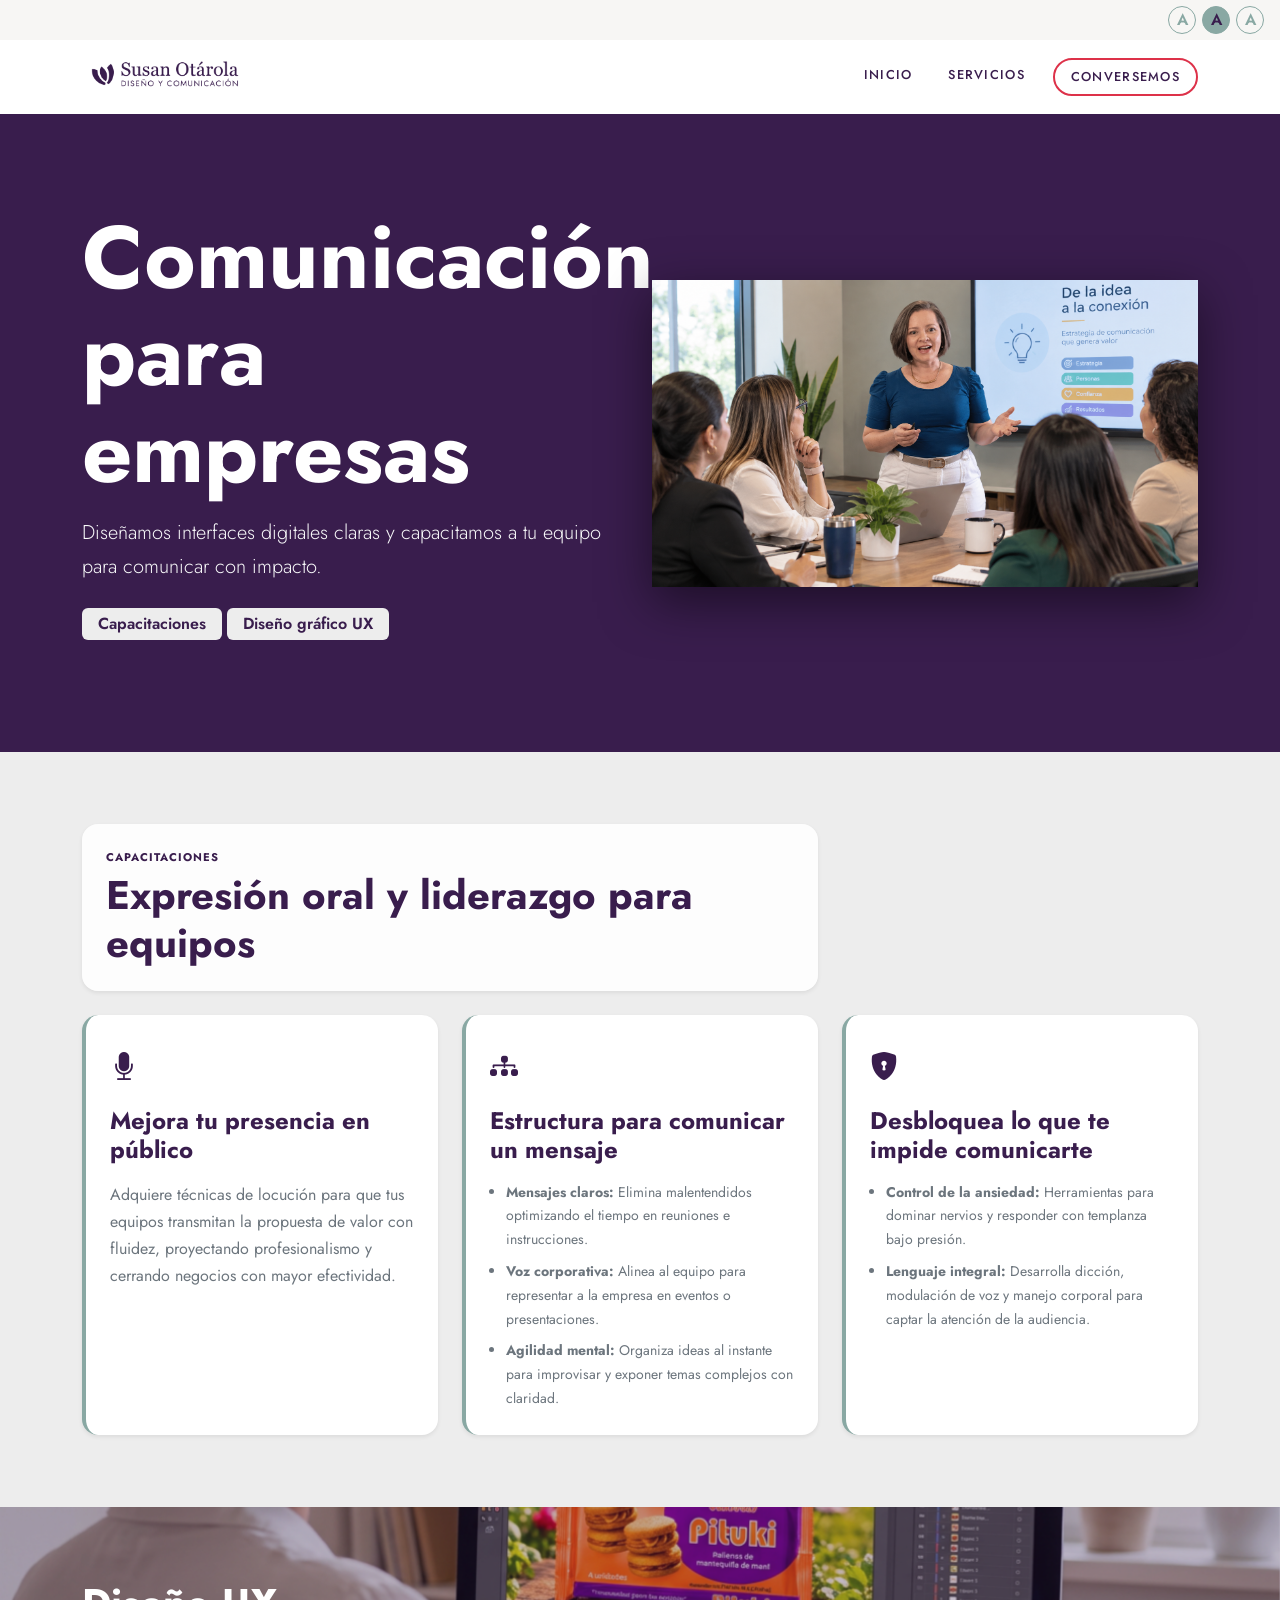
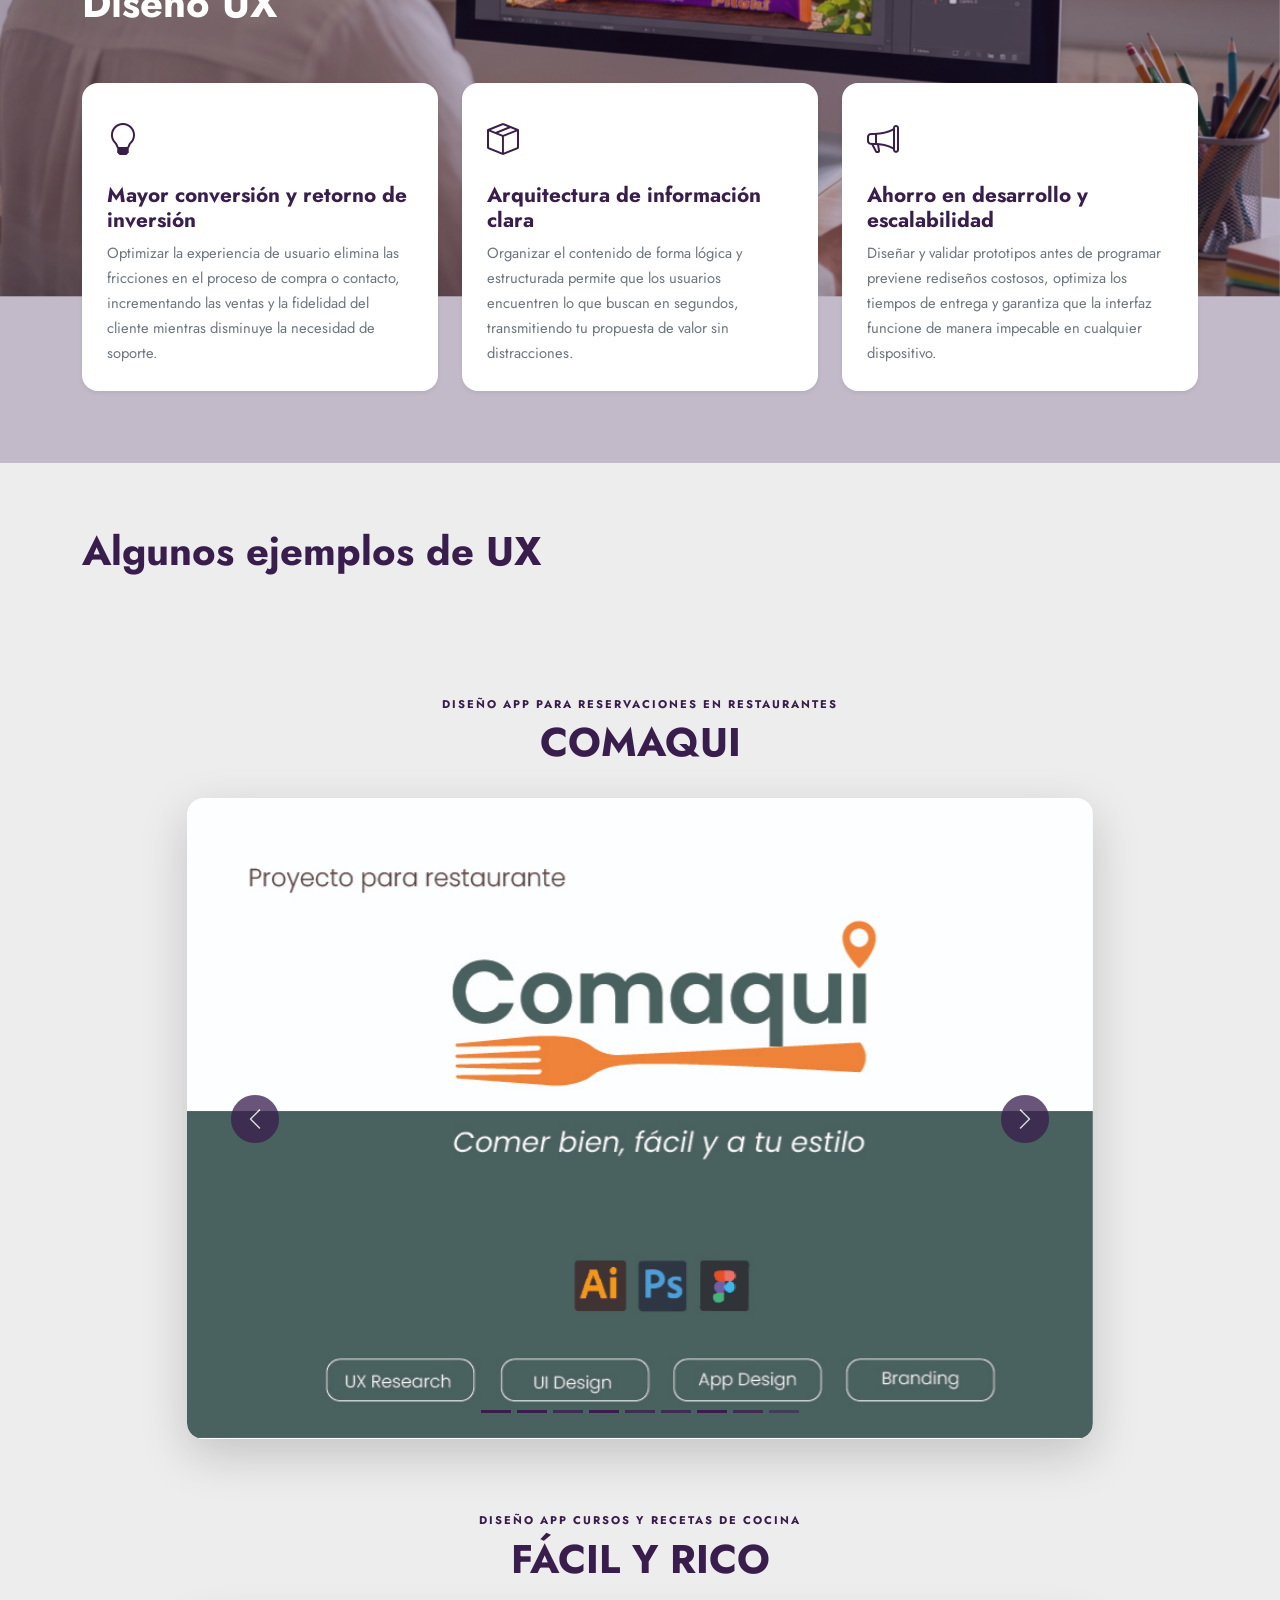
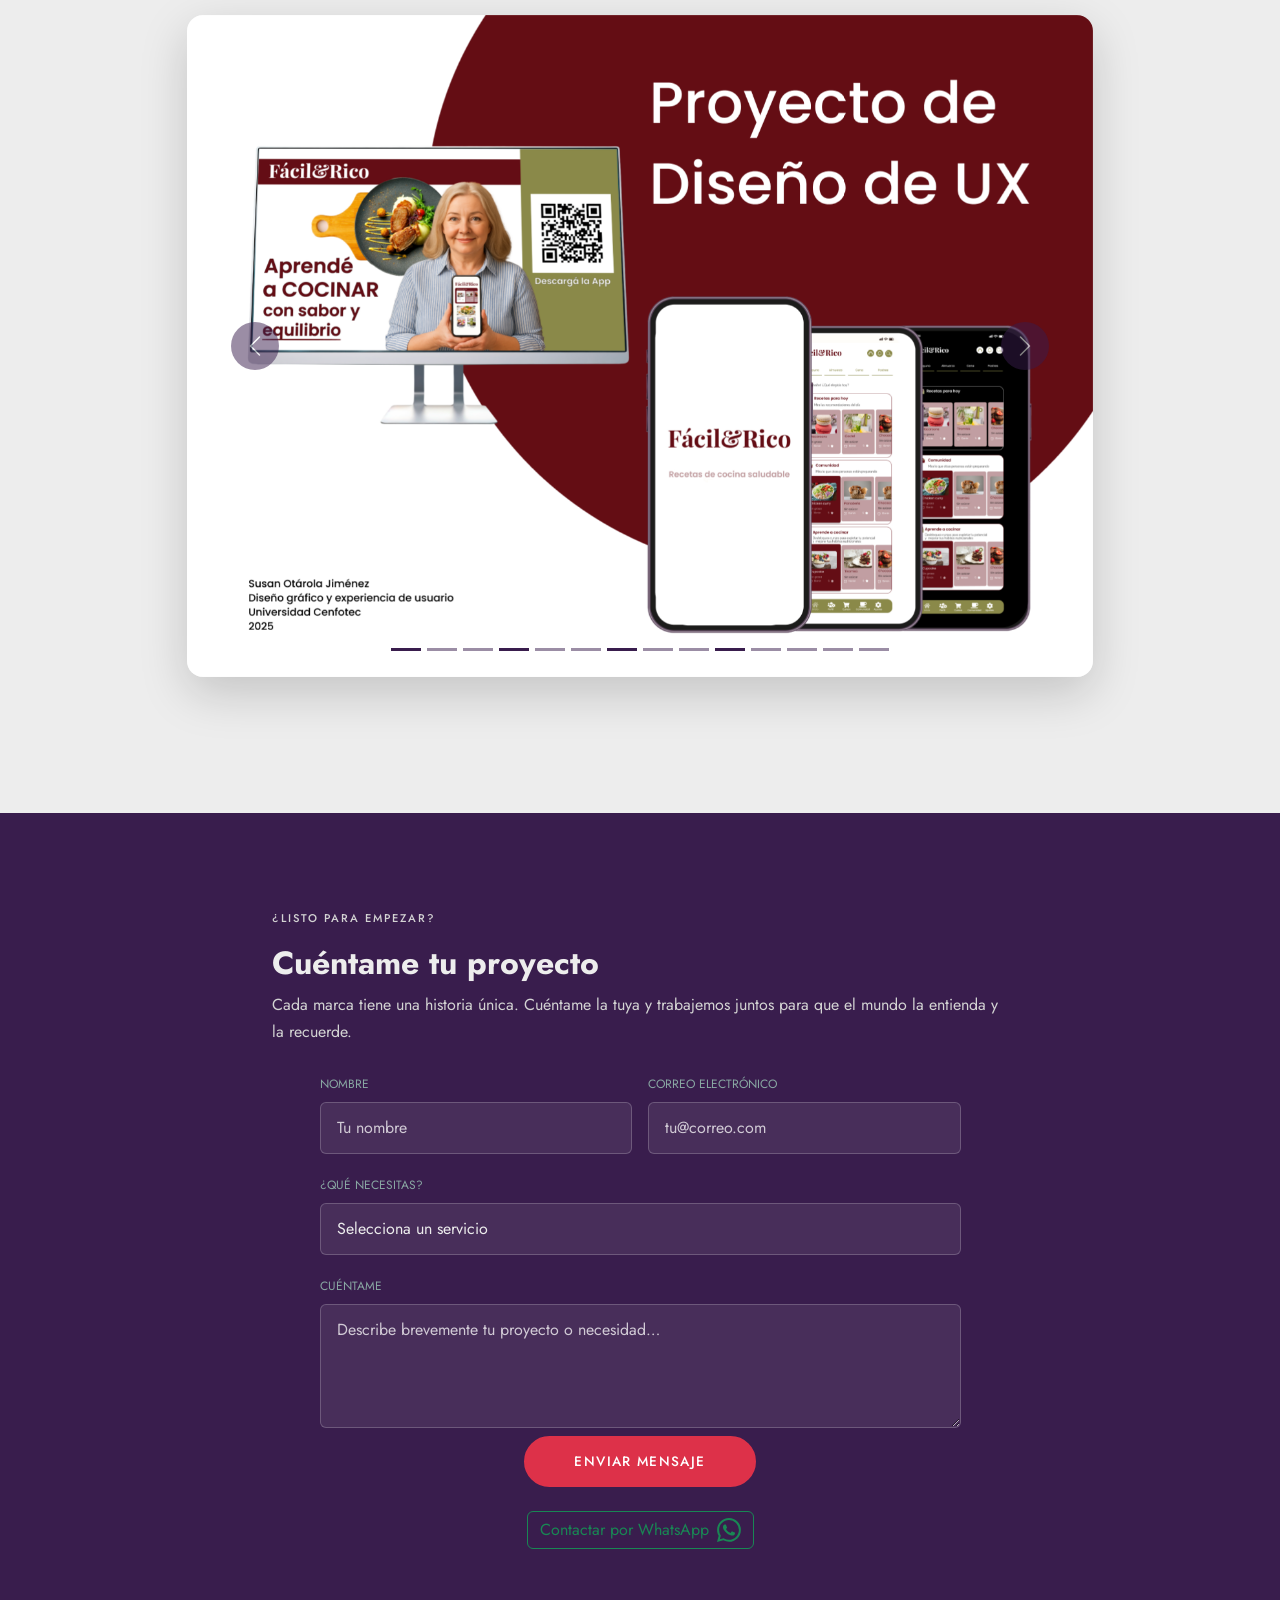
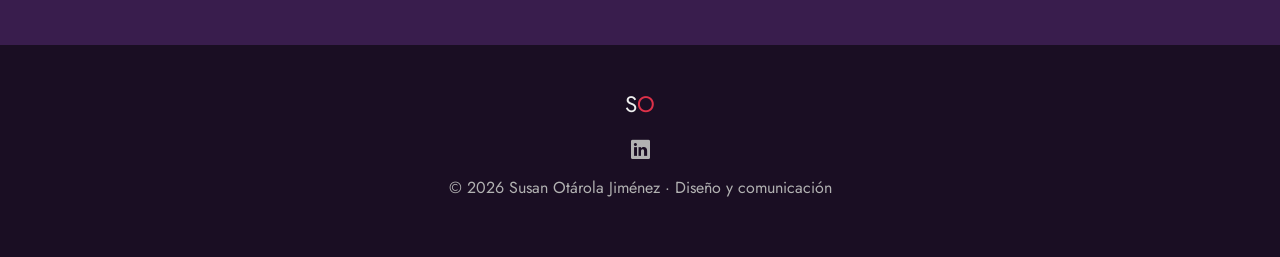
==== empresas.html @ 4151df66 "Update empresas.html" ====
<!DOCTYPE html>
<html lang="es">

<head>
  <meta charset="UTF-8" />
  <meta name="viewport" content="width=device-width, initial-scale=1.0" />
  <title>Empresas — Susan Otárola</title>
  <meta name="description" content="empresas." />

  <!-- Google Fonts -->
  <link rel="preconnect" href="https://fonts.googleapis.com" />
  <link rel="preconnect" href="https://fonts.gstatic.com" crossorigin />
  <link
    href="https://fonts.googleapis.com/css2?family=Cormorant+Garamond:ital,wght@0,300;0,400;0,600;0,700;1,400;1,600&family=Jost:wght@300;400;500;600&display=swap"
    rel="stylesheet" />

  <!-- Bootstrap 5 CSS -->
  <link href="https://cdn.jsdelivr.net/npm/bootstrap@5.3.3/dist/css/bootstrap.min.css" rel="stylesheet" />
  <!-- Bootstrap Icons -->
  <link href="https://cdn.jsdelivr.net/npm/bootstrap-icons@1.11.3/font/bootstrap-icons.css" rel="stylesheet" />

  <!-- CSS personalizado -->
  <link rel="stylesheet" href="style.css" />

  <style>
    /* Estilos de ajuste fino para este proyecto */
    .bg-custom-light {
      background-color: #ededed !important;
    }

    .badge-custom {
      background-color: #ededed !important;
      color: #391d4d !important;
      font-weight: 600;
    }

    /* Regla para homogeneizar la galería de piezas (2 imágenes + 1 video) */
    .media-card-equal {
      height: 380px;
      width: 100%;
      object-fit: cover;
      border-radius: 16px;
      box-shadow: 0 8px 20px rgba(0, 0, 0, 0.06);
    }

    .video-card-equal {
      height: 380px;
      width: 100%;
      border-radius: 16px;
      overflow: hidden;
      box-shadow: 0 8px 20px rgba(0, 0, 0, 0.06);
    }

    .video-card-equal iframe {
      width: 100%;
      height: 100%;
      border: 0;
    }
  </style>
</head>

<body>

  <!-- =============================================
       NAVBAR
  ============================================= -->
  <div class="top-bar">
    <div class="font-size-control" aria-label="Ajustar tamaño de texto">
      <button class="font-btn" data-size="small" aria-label="Tamaño de texto pequeño">A</button>
      <button class="font-btn" data-size="medium" aria-label="Tamaño de texto mediano">A</button>
      <button class="font-btn" data-size="large" aria-label="Tamaño de texto grande">A</button>
    </div>
  </div>
  <nav id="navbar" class="navbar navbar-expand-lg">
    <div class="container">
      <a class="navbar-brand" href="index.html">
        <img src="files/monograma-8.png" alt="Susan Otárola" style="height: 40px;" />
      </a>

      <button class="navbar-toggler" type="button" data-bs-toggle="collapse" data-bs-target="#navMenu"
        aria-controls="navMenu" aria-expanded="false" aria-label="Menú">
        <span class="navbar-toggler-icon"></span>
      </button>
      <div class="collapse navbar-collapse justify-content-end" id="navMenu">
        <ul class="navbar-nav gap-1">
          <li class="nav-item"><a class="nav-link" href="index.html">Inicio</a></li>
          <li class="nav-item"><a class="nav-link" href="index.html#servicios">Servicios</a></li>
          <li class="nav-item ms-lg-2">
            <a class="nav-link btn-so px-3 py-1" href="#contacto">Conversemos</a>
          </li>
        </ul>
      </div>
    </div>
  </nav>

  <!-- =============================================
       HERO — empresas
  ============================================= -->
  <section id="hero-pituki" class="position-relative py-5 style-hero-pituki" style="background-color: #391d4d;">
    <div class="hero-parallax-bg" id="heroBg" style="background-image: url('./galleta/valla.png'); opacity: 0.25;">
    </div>
    <div class="hero-overlay" style="background: #391d4d; opacity: 0.85;"></div>

    <div class="container position-relative text-white py-5" style="z-index: 3;">
      <div class="row align-items-center g-4">
        <!-- Texto principal -->
        <div class="col-lg-6 reveal">

          <h1 class="display-4 fw-bold text-white mb-3">Comunicación para empresas</h1>
          <p class="lead text-light">
            Diseñamos interfaces digitales claras y capacitamos a tu equipo para comunicar con impacto.
          </p>

          <div class="sobre-mi-pillars mt-4">
            <a href="#capacitaciones"
              class="badge badge-custom mb-3 px-3 py-2 fs-6 text-decoration-none">Capacitaciones</a>
            <a href="#diseno-ux" class="badge badge-custom mb-3 px-3 py-2 fs-6 text-decoration-none">Diseño gráfico
              UX</a>
          </div>
        </div>
        <!-- Mockup PNG destacado -->
        <div class="col-lg-6 text-center reveal">
          <img src="./files/reunion.png" alt="reunion de trabajo" class="img-fluid drop-shadow"
            style="max-height: 400px; filter: drop-shadow(0 15px 25px rgba(0,0,0,0.5));" />
        </div>
      </div>
    </div>
  </section>

  <!-- =============================================
       DESCRIPCION DEL SERVICIO PARA EMPRESAS
  ============================================= -->
  <section id="capacitaciones" class="py-5 bg-custom-light">
    <div class="container py-4">

      <!-- Encabezado de Sección -->
      <div class="row mb-4 reveal">
        <div class="col-lg-8">
          <div class="p-3 p-md-4 rounded-4 shadow-sm"
            style="background: rgba(255, 255, 255, 0.88); backdrop-filter: blur(8px); display: inline-block;">
            <p class="tag text-uppercase fw-bold mb-1" style="color: #391d4d; letter-spacing: 1px;">Capacitaciones</p>
            <h2 class="display-6 fw-bold m-0" style="color: #391d4d; text-shadow: 0 1px 2px rgba(255,255,255,0.8);">
              Expresión oral y liderazgo para equipos
            </h2>
          </div>
        </div>
      </div>

      <!-- TARJETAS DE CAPACITACION -->
      <div class="row g-4">

        <!-- Tarjeta 1: Presencia en público -->
        <div class="col-md-6 col-lg-4 reveal">
          <div class="capacitacion-card h-100">
            <div class="p-4 bg-white rounded-4 shadow-sm h-100 border-start border-4"
              style="border-color: #89a8a3 !important;">
              <div class="capacitacion-icon mb-3 fs-3" style="color: #391d4d;">
                <i class="bi bi-mic-fill"></i>
              </div>
              <h3 class="h4 fw-bold mb-3" style="color: #391d4d;">Mejora tu presencia en público</h3>
              <p class="text-secondary leading-relaxed m-0">
                Adquiere técnicas de locución para que tus equipos transmitan la propuesta de valor con fluidez,
                proyectando profesionalismo y cerrando negocios con mayor efectividad.
              </p>
            </div>
          </div>
        </div>

        <!-- Tarjeta 2: Estructura de mensaje -->
        <div class="col-md-6 col-lg-4 reveal">
          <div class="capacitacion-card h-100">
            <div class="p-4 bg-white rounded-4 shadow-sm h-100 border-start border-4"
              style="border-color: #89a8a3 !important;">
              <div class="capacitacion-icon mb-3 fs-3" style="color: #391d4d;">
                <i class="bi bi-diagram-3-fill"></i>
              </div>
              <h3 class="h4 fw-bold mb-3" style="color: #391d4d;">Estructura para comunicar un mensaje</h3>
              <ul class="text-secondary leading-relaxed ps-3 m-0 small">
                <li class="mb-2"><strong>Mensajes claros:</strong> Elimina malentendidos optimizando el tiempo en
                  reuniones e instrucciones.</li>
                <li class="mb-2"><strong>Voz corporativa:</strong> Alinea al equipo para representar a la empresa en
                  eventos o presentaciones.</li>
                <li><strong>Agilidad mental:</strong> Organiza ideas al instante para improvisar y exponer temas
                  complejos con claridad.</li>
              </ul>
            </div>
          </div>
        </div>

        <!-- Tarjeta 3: Desbloqueo y Seguridad -->
        <div class="col-md-6 col-lg-4 reveal">
          <div class="capacitacion-card h-100">
            <div class="p-4 bg-white rounded-4 shadow-sm h-100 border-start border-4"
              style="border-color: #89a8a3 !important;">
              <div class="capacitacion-icon mb-3 fs-3" style="color: #391d4d;">
                <i class="bi bi-shield-lock-fill"></i>
              </div>
              <h3 class="h4 fw-bold mb-3" style="color: #391d4d;">Desbloquea lo que te impide comunicarte</h3>
              <ul class="text-secondary leading-relaxed ps-3 m-0 small">
                <li class="mb-2"><strong>Control de la ansiedad:</strong> Herramientas para dominar nervios y responder
                  con templanza bajo presión.</li>
                <li><strong>Lenguaje integral:</strong> Desarrolla dicción, modulación de voz y manejo corporal para
                  captar la atención de la audiencia.</li>
              </ul>
            </div>
          </div>
        </div>

      </div>

    </div>
  </section>

  <!-- =============================================
       DISEÑO UX 
  ============================================= -->

  <section id="diseno-ux" class="position-relative py-5 text-white overflow-hidden">
    <!-- 1. Fondo Parallax -->
    <div class="servicios-parallax-bg" id="serviciosBg" style="background-image: url('./galleta/fotomodelo.png');">
    </div>


    <!-- 2. Overlay morado difuminado al 30% -->
    <div class="servicios-overlay"
      style="position: absolute; top:0; left:0; width:100%; height:100%; background: rgba(57, 29, 77, 0.30); z-index: 2; pointer-events: none;">
    </div>

    <!-- 3. Contenido (Z-index por encima de la capa) -->
    <div class="container position-relative py-4" style="z-index: 3;">

      <!-- Encabezado -->
      <div class="row mb-5 reveal">
        <div class="col-lg-7">

          <h2 class="display-6 fw-bold text-white">Diseño UX</h2>
        </div>
      </div>

      <!-- Tarjetas de diseño (3 columnas equitativas) -->
      <div class="row g-4">
        <div class="col-md-4 reveal">
          <div class="servicio-card h-100 p-4 rounded-4 shadow-sm bg-white text-dark">
            <div class="servicio-icon fs-2 mb-3" style="color: #391d4d;"><i class="bi bi-lightbulb"></i></div>
            <h3 class="h4 fw-bold mb-2" style="color: #391d4d;">Mayor conversión y retorno de inversión</h3>
            <p class="text-secondary m-0">Optimizar la experiencia de usuario elimina las fricciones en el proceso
              de compra o contacto, incrementando las ventas y la fidelidad del cliente mientras disminuye
              la necesidad de soporte.</p>
          </div>
        </div>

        <div class="col-md-4 reveal">
          <div class="servicio-card h-100 p-4 rounded-4 shadow-sm bg-white text-dark">
            <div class="servicio-icon fs-2 mb-3" style="color: #391d4d;"><i class="bi bi-box-seam"></i></div>
            <h3 class="h4 fw-bold mb-2" style="color: #391d4d;">Arquitectura de información clara</h3>
            <p class="text-secondary m-0">Organizar el contenido de forma lógica y estructurada permite que
              los usuarios encuentren lo que buscan en segundos, transmitiendo tu propuesta de valor sin
              distracciones.</p>
          </div>
        </div>

        <div class="col-md-4 reveal">
          <div class="servicio-card h-100 p-4 rounded-4 shadow-sm bg-white text-dark">
            <div class="servicio-icon fs-2 mb-3" style="color: #391d4d;"><i class="bi bi-megaphone"></i></div>
            <h3 class="h4 fw-bold mb-2" style="color: #391d4d;">Ahorro en desarrollo y escalabilidad</h3>
            <p class="text-secondary m-0">Diseñar y validar prototipos antes de programar previene
              rediseños costosos, optimiza los tiempos de entrega y garantiza que la interfaz funcione
              de manera impecable en cualquier dispositivo.</p>
          </div>
        </div>
      </div>

    </div>
  </section>

  <!-- =============================================
       ALGUNOS EJEMPLOS UX 
  ============================================= -->
  <section class="py-5 bg-custom-light">
    <div class="container py-3">

      <!-- Encabezado -->
      <div class="row mb-5 reveal">
        <div class="col-lg-7">
          <h2 class="display-6 fw-bold m-0" style="color: #391d4d;">
            Algunos ejemplos de UX</h2>
        </div>
      </div>
  
      <section id="proyectos-album" class="py-5">
        <div class="container py-4">

          <!-- PROYECTO 1 COMAQUI-->
          <div class="row mb-5 reveal">
            <div class="col-12 text-center mb-4">
              <p class="tag text-uppercase fw-bold mb-1" style="color: #391d4d;">Diseño App para reservaciones en
                restaurantes</p>
              <h2 class="display-6 fw-bold" style="color: #391d4d;">COMAQUI</h2>
            </div>

            <div class="col-lg-10 mx-auto">
              <!-- Carrusel Proyecto 1 COMAQUI -->
              <div id="carouselProyecto1" class="carousel slide shadow-lg rounded-4 overflow-hidden"
                data-bs-ride="false">

                <!-- Indicadores (puntos/rayitas inferiores) -->
                <div class="carousel-indicators">
                  <button type="button" data-bs-target="#carouselProyecto1" data-bs-slide-to="0" class="active"
                    aria-current="true" aria-label="Tarjeta 1"></button>
                  <button type="button" data-bs-target="#carouselProyecto1" data-bs-slide-to="1"
                    aria-label="Tarjeta 2"></button>
                  <button type="button" data-bs-target="#carouselProyecto1" data-bs-slide-to="2"
                    aria-label="Tarjeta 3"></button>
                      <button type="button" data-bs-target="#carouselProyecto1" data-bs-slide-to="3" class="active"
                    aria-current="true" aria-label="Tarjeta 1"></button>
                  <button type="button" data-bs-target="#carouselProyecto1" data-bs-slide-to="4"
                    aria-label="Tarjeta 2"></button>
                  <button type="button" data-bs-target="#carouselProyecto1" data-bs-slide-to="5"
                    aria-label="Tarjeta 3"></button>
                      <button type="button" data-bs-target="#carouselProyecto1" data-bs-slide-to="6" class="active"
                    aria-current="true" aria-label="Tarjeta 1"></button>
                  <button type="button" data-bs-target="#carouselProyecto1" data-bs-slide-to="7"
                    aria-label="Tarjeta 2"></button>
                  <button type="button" data-bs-target="#carouselProyecto1" data-bs-slide-to="1"
                    aria-label="Tarjeta 3"></button>
                </div>

                <div id="carouselProyecto1" class="carousel slide shadow-lg rounded-4 overflow-hidden"
                  data-bs-ride="false">

                  <!-- Indicadores: DEBEN SER 7 (del 0 al 6) -->
                  <div class="carousel-indicators">
                    <button type="button" data-bs-target="#carouselProyecto1" data-bs-slide-to="0" class="active"
                      aria-current="true" aria-label="Tarjeta 1"></button>
                    <button type="button" data-bs-target="#carouselProyecto1" data-bs-slide-to="1"
                      aria-label="Tarjeta 2"></button>
                    <button type="button" data-bs-target="#carouselProyecto1" data-bs-slide-to="2"
                      aria-label="Tarjeta 3"></button>
                    <button type="button" data-bs-target="#carouselProyecto1" data-bs-slide-to="3"
                      aria-label="Tarjeta 4"></button>
                    <button type="button" data-bs-target="#carouselProyecto1" data-bs-slide-to="4"
                      aria-label="Tarjeta 5"></button>
                    <button type="button" data-bs-target="#carouselProyecto1" data-bs-slide-to="5"
                      aria-label="Tarjeta 6"></button>
                    <button type="button" data-bs-target="#carouselProyecto1" data-bs-slide-to="6"
                      aria-label="Tarjeta 7"></button>
                  </div>

                  <!-- Diapositivas / Tarjetas JPG -->
                  <div class="carousel-inner">
                    <div class="carousel-item active">
                      <img src="./files/comaqui/1 portada-100.jpg" class="d-block w-100" alt="Explicación tarjeta 1">
                    </div>
                    <div class="carousel-item">
                      <img src="./files/comaqui/2 reto-100.jpg" class="d-block w-100" alt="Explicación tarjeta 2">
                    </div>
                    <div class="carousel-item">
                      <img src="./files/comaqui/3 arquetipo-100.jpg" class="d-block w-100" alt="Explicación tarjeta 3">
                    </div>
                    <div class="carousel-item">
                      <img src="./files/comaqui/4 moodboard-100.jpg" class="d-block w-100" alt="Explicación tarjeta 4">
                    </div>
                    <div class="carousel-item">
                      <img src="./files/comaqui/5figma100.jpg" class="d-block w-100" alt="Explicación tarjeta 5">
                    </div>
                    <div class="carousel-item">
                      <img src="./files/comaqui/6 testing-100.jpg" class="d-block w-100" alt="Explicación tarjeta 6">
                    </div>
                    <div class="carousel-item">
                      <img src="./files/comaqui/7 resultado-100.jpg" class="d-block w-100" alt="Explicación tarjeta 7">
                    </div>
                  </div>

                  <!-- Controles de Navegación -->
                  <button class="carousel-control-prev" type="button" data-bs-target="#carouselComaqui"
                    data-bs-slide="prev">
                    <span class="carousel-control-prev-icon" aria-hidden="true"></span>
                    <span class="visually-hidden">Anterior</span>
                  </button>
                  <button class="carousel-control-next" type="button" data-bs-target="#carouselComaqui"
                    data-bs-slide="next">
                    <span class="carousel-control-next-icon" aria-hidden="true"></span>
                    <span class="visually-hidden">Siguiente</span>
                  </button>

                </div>

                <!-- Controles de Navegación (Flechas) -->
                <button class="carousel-control-prev" type="button" data-bs-target="#carouselProyecto1"
                  data-bs-slide="prev">
                  <span class="carousel-control-prev-icon" aria-hidden="true"></span>
                  <span class="visually-hidden">Anterior</span>
                </button>
                <button class="carousel-control-next" type="button" data-bs-target="#carouselProyecto1"
                  data-bs-slide="next">
                  <span class="carousel-control-next-icon" aria-hidden="true"></span>
                  <span class="visually-hidden">Siguiente</span>
                </button>
              </div>
            </div>
          </div>


          <!-- PROYECTO 2 FACIL Y RICO -->
          <div class="row pt-4 reveal">
            <div class="col-12 text-center mb-4">
              <p class="tag text-uppercase fw-bold mb-1" style="color: #391d4d;">Diseño app cursos y recetas de cocina
              </p>
              <h2 class="display-6 fw-bold" style="color: #391d4d;">FÁCIL Y RICO</h2>
            </div>

            <div class="col-lg-10 mx-auto">
              <!-- Carrusel Proyecto 2 -->
              <div id="carouselProyecto2" class="carousel slide shadow-lg rounded-4 overflow-hidden"
                data-bs-ride="false">

                <div class="carousel-indicators">
                  <button type="button" data-bs-target="#carouselProyecto2" data-bs-slide-to="0" class="active"
                    aria-current="true" aria-label="Tarjeta 1"></button>
                  <button type="button" data-bs-target="#carouselProyecto2" data-bs-slide-to="1"
                    aria-label="Tarjeta 2"></button>
                  <button type="button" data-bs-target="#carouselProyecto2" data-bs-slide-to="2"
                    aria-label="Tarjeta 3"></button>
                      <button type="button" data-bs-target="#carouselProyecto2" data-bs-slide-to="3" class="active"
                    aria-current="true" aria-label="Tarjeta 1"></button>
                  <button type="button" data-bs-target="#carouselProyecto2" data-bs-slide-to="4"
                    aria-label="Tarjeta 2"></button>
                  <button type="button" data-bs-target="#carouselProyecto2" data-bs-slide-to="5"
                    aria-label="Tarjeta 3"></button>
                      <button type="button" data-bs-target="#carouselProyecto2" data-bs-slide-to="6" class="active"
                    aria-current="true" aria-label="Tarjeta 1"></button>
                  <button type="button" data-bs-target="#carouselProyecto2" data-bs-slide-to="7"
                    aria-label="Tarjeta 2"></button>
                  <button type="button" data-bs-target="#carouselProyecto2" data-bs-slide-to="8"
                    aria-label="Tarjeta 3"></button>
                      <button type="button" data-bs-target="#carouselProyecto2" data-bs-slide-to="9" class="active"
                    aria-current="true" aria-label="Tarjeta 1"></button>
                  <button type="button" data-bs-target="#carouselProyecto2" data-bs-slide-to="1"
                    aria-label="Tarjeta 2"></button>
                  <button type="button" data-bs-target="#carouselProyecto2" data-bs-slide-to="11"
                    aria-label="Tarjeta 3"></button>
                      <button type="button" data-bs-target="#carouselProyecto2" data-bs-slide-to="12"
                    aria-label="Tarjeta 3"></button>
                       <button type="button" data-bs-target="#carouselProyecto2" data-bs-slide-to="1"
                    aria-label="Tarjeta 3"></button>
                </div>

                <div class="carousel-inner">
                  <div class="carousel-item active">
                    <img src="./files/facil/1 portada Behance.png" class="d-block w-100" alt="Explicación tarjeta 1">
                  </div>
                  <div class="carousel-item">
                    <img src="./files/facil/2 tema.png" class="d-block w-100" alt="Explicación tarjeta 2">
                  </div>
                  <div class="carousel-item">
                    <img src="./files/facil/3concepto.png" class="d-block w-100" alt="Explicación tarjeta 3">
                  </div>
                  <div class="carousel-item">
                    <img src="./files/facil/4 bocetos.png" class="d-block w-100"
                      alt="Explicación tarjeta 4">
                  </div>
                  <div class="carousel-item">
                    <img src="./files/facil/5 UI Kit 6.png" class="d-block w-100"
                      alt="Explicación tarjeta 5">
                  </div>
                  <div class="carousel-item">
                    <img src="./files/facil/6 user persona.png" class="d-block w-100"
                      alt="Explicación tarjeta 6">
                  </div>
                  <div class="carousel-item">
                    <img src="./files/facil/7 pantallas.png" class="d-block w-100"
                      alt="Explicación tarjeta 7">
                  </div>
                  <div class="carousel-item">
                    <img src="./files/facil/8 banner.png" class="d-block w-100" alt="Explicación tarjeta 8">
                  </div>
                  <div class="carousel-item">
                    <img src="./files/facil/9 user testing.png" class="d-block w-100" alt="Explicación tarjeta 9">
                  </div>
                  <div class="carousel-item">
                    <img src="./files/facil/10 ruta de actividades.png" class="d-block w-100"
                      alt="Explicación tarjeta 10">
                  </div>
                  <div class="carousel-item">
                    <img src="./files/facil/11 Fundamentos UX.png" class="d-block w-100" alt="Explicación tarjeta 11">
                  </div>
                  <div class="carousel-item">
                    <img src="./files/facil/12 Herramientas.png" class="d-block w-100" alt="Explicación tarjeta 12">
                  </div>
                </div>

                <button class="carousel-control-prev" type="button" data-bs-target="#carouselProyecto2"
                  data-bs-slide="prev">
                  <span class="carousel-control-prev-icon" aria-hidden="true"></span>
                  <span class="visually-hidden">Anterior</span>
                </button>
                <button class="carousel-control-next" type="button" data-bs-target="#carouselProyecto2"
                  data-bs-slide="next">
                  <span class="carousel-control-next-icon" aria-hidden="true"></span>
                  <span class="visually-hidden">Siguiente</span>
                </button>
              </div>
            </div>
          </div>

        </div>
      </section>


    </div>
  </section>

  <!-- =============================================
       CONTACTO — Parallax CTA
  ============================================= -->
  <section id="contacto">
    <div class="contacto-parallax-bg" id="contactoBg"></div>
    <div class="contacto-overlay"></div>

    <div class="container contacto-content">
      <div class="row justify-content-center">
        <div class="col-lg-8 reveal">
          <p class="tag">¿Listo para empezar?</p>
          <h2>Cuéntame tu proyecto</h2>
          <p>
            Cada marca tiene una historia única. Cuéntame la tuya y
            trabajemos juntos para que el mundo la entienda y la recuerde.
          </p>
        </div>
      </div>

      <!-- Formulario sustituir tu sitio-->
      <div class="row justify-content-center mt-2">
        <div class="col-lg-7 reveal">
          <form class="form-so" action="https://formspree.io/f/meeblqqq" method="POST">
            <input type="hidden" name="_subject" value="Nuevo contacto desde tu web" />
            <!-- Dirección actualizada con tu enlace de GitHub Pages -->
            <input type="hidden" name="_next" value="https://susanotarola.github.io/miweb/#gracias" />

            <div class="row g-3">

              <div class="col-sm-6">
                <label class="form-label" for="nombre">Nombre</label>
                <input type="text" class="form-control" id="nombre" name="nombre" placeholder="Tu nombre" required />
              </div>

              <div class="col-sm-6">
                <label class="form-label" for="email">Correo electrónico</label>
                <input type="email" class="form-control" id="email" name="email" placeholder="tu@correo.com" required />
              </div>

              <div class="col-12">
                <label class="form-label" for="servicio">¿Qué necesitas?</label>
                <select class="form-select" id="servicio" name="servicio">
                  <option value="" disabled selected>Selecciona un servicio</option>
                  <option>Diseño Gráfico UX/UI</option>
                  <option>Diseño de Identidad Visual</option>
                  <option>Locución / Voz Profesional</option>
                  <option>Varios </option>
                  <option>No sé por dónde empezar</option>
                </select>
              </div>

              <div class="col-12">
                <label class="form-label" for="mensaje">Cuéntame</label>
                <textarea class="form-control" id="mensaje" name="mensaje" rows="4"
                  placeholder="Describe brevemente tu proyecto o necesidad…" required></textarea>
              </div>

              <div class="col-12 text-center mt-2">
                <button type="submit" class="btn-so btn-so--filled px-5">
                  Enviar mensaje
                </button>
              </div>

            </div>
          </form>

        </div>
      </div>

      <!-- =============================================
           whatsapp button
      ============================================= -->
      <div class="text-center mt-4">
        <a href="https://api.whatsapp.com/send?phone=50688888888" target="_blank" rel="noopener noreferrer" class="btn btn-outline-success d-inline-flex align-items-center gap-2">
          <span>Contactar por WhatsApp</span>
          <svg xmlns="http://www.w3.org/2000/svg" width="24" height="24" fill="currentColor" viewBox="0 0 16 16">
            <path d="M13.601 2.326A7.854 7.854 0 0 0 7.994 0C3.627 0 .068 3.558.064 7.926c0 1.399.366 2.76 1.057 3.965L0 16l4.204-1.102a7.933 7.933 0 0 0 3.79.965h.004c4.368 0 7.926-3.558 7.93-7.93A7.898 7.898 0 0 0 13.6 2.326zM7.994 14.521a6.573 6.573 0 0 1-3.356-.92l-.24-.144-2.494.654.666-2.433-.156-.251a6.56 6.56 0 0 1-1.007-3.505c0-3.626 2.957-6.584 6.591-6.584a6.56 6.56 0 0 1 4.66 1.931 6.557 6.557 0 0 1 1.928 4.66c-.004 3.639-2.961 6.592-6.592 6.592zm3.615-4.934c-.197-.099-1.17-.578-1.353-.646-.182-.068-.315-.099-.445.099-.133.197-.513.646-.629.776-.117.133-.232.148-.43.05-.197-.099-.834-.308-1.587-.979-.586-.523-.982-1.17-1.097-1.368-.116-.197-.012-.304.086-.402.088-.088.197-.232.296-.348.1-.116.133-.197.197-.33.066-.133.033-.248-.016-.347-.05-.099-.445-1.077-.61-1.47-.16-.386-.324-.334-.445-.34-.116-.006-.248-.007-.38-.007a.728.728 0 0 0-.529.247c-.182.198-.691.676-.691 1.648 0 .973.708 1.913.807 2.046.099.133 1.393 2.128 3.375 2.982.471.203.839.324 1.126.416.474.152.905.131 1.246.08.38-.058 1.17-.478 1.338-.94.168-.463.168-.86.118-.94-.05-.08-.182-.132-.379-.231z" />
          </svg>
        </a>
      </div>

    </div>
  </section>

  <!-- =============================================
       FOOTER
  ============================================= -->
  <footer id="footer">
    <div class="container">
      <div class="footer-brand">S<span>O</span></div>
      <div class="footer-social my-2">
        <a href="https://www.linkedin.com/in/susanotarola" target="_blank" rel="noopener" aria-label="LinkedIn">
          <i class="bi bi-linkedin"></i>
        </a>
      </div>
      <p class="footer-copy">
        © 2026 Susan Otárola Jiménez · Diseño y comunicación
      </p>
    </div>
  </footer>


  <!-- =============================================
       SCRIPTS
  ============================================= -->
  <!-- Bootstrap 5 JS -->
  <script src="https://cdn.jsdelivr.net/npm/bootstrap@5.3.3/dist/js/bootstrap.bundle.min.js"></script>

  <script>
    /* ---- Navbar: se vuelve sólida al hacer scroll ---- */
    const navbar = document.getElementById('navbar');
    window.addEventListener('scroll', () => {
      navbar.classList.toggle('scrolled', window.scrollY > 60);
    });

    /* ---- Parallax suave en capas de fondo ---- */
    const heroBg = document.getElementById('heroBg');
    const serviciosBg = document.getElementById('serviciosBg');
    const contactoBg = document.getElementById('contactoBg');

    function applyParallax(el, factor) {
      if (!el) return;
      const rect = el.parentElement.getBoundingClientRect();
      const center = rect.top + rect.height / 2;
      const offset = (window.innerHeight / 2 - center) * factor;
      el.style.transform = `translateY(${offset}px)`;
    }

    window.addEventListener('scroll', () => {
      applyParallax(heroBg, 0.35);
      applyParallax(serviciosBg, 0.25);
      applyParallax(contactoBg, 0.25);
    }, { passive: true });

    /* ---- Scroll reveal ---- */
    const reveals = document.querySelectorAll('.reveal');
    const observer = new IntersectionObserver((entries) => {
      entries.forEach(e => {
        if (e.isIntersecting) {
          e.target.classList.add('visible');
          observer.unobserve(e.target);
        }
      });
    }, { threshold: 0.12 });

    reveals.forEach(el => observer.observe(el));

    /* ---- Active nav link al hacer scroll ---- */
    const sections = document.querySelectorAll('section[id]');
    const navLinks = document.querySelectorAll('.navbar-nav .nav-link');

    window.addEventListener('scroll', () => {
      let current = '';
      sections.forEach(sec => {
        if (window.scrollY >= sec.offsetTop - 120) current = sec.id;
      });
      navLinks.forEach(link => {
        link.classList.remove('active');
        if (link.getAttribute('href') === `#${current}`) link.classList.add('active');
      });
    }, { passive: true });
  </script>

  <script>
    const fontButtons = document.querySelectorAll('.font-btn');
    const html = document.documentElement;

    const savedSize = localStorage.getItem('fontSize') || 'medium';
    html.classList.add('font-' + savedSize);
    document.querySelector(`.font-btn[data-size="${savedSize}"]`)?.classList.add('active');

    fontButtons.forEach(btn => {
      btn.addEventListener('click', () => {
        const size = btn.dataset.size;

        html.classList.remove('font-small', 'font-medium', 'font-large');
        html.classList.add('font-' + size);

        fontButtons.forEach(b => b.classList.remove('active'));
        btn.classList.add('active');

        localStorage.setItem('fontSize', size);
      });
    });
  </script>

</body>

</html>
---- style.css ----
/* ============================================================
   SUSAN OTÁROLA JIMÉNEZ — Landing Page (Corregido)
   ============================================= */

/* ---------- Variables ---------- */
:root {
  --violet:    #391d4d;
  --red:       #dd3149;
  --sage:      #89a8a3;
  --ivory:     #ededed;
  --gray-mid:  #d3d3d3;
  --gray-dark: #b2b2b2;
  --white:     #ffffff;
  --black:     #111111;

  --ff-display: 'Jost', system-ui, -apple-system, sans-serif;
  --ff-body:    'Jost', system-ui, -apple-system, sans-serif;

  --transition: 0.3s ease;
}

/* ---------- Reset & Base ---------- */
*, *::before, *::after { box-sizing: border-box; margin: 0; padding: 0; }

html { scroll-behavior: smooth; }

body {
  font-family: var(--ff-body);
  font-size: 1rem;
  color: var(--black);
  background-color: var(--white);
  line-height: 1.7;
  overflow-x: hidden;
}

img { max-width: 100%; height: auto; display: block; }
a { color: inherit; text-decoration: none; }

/* Protegemos los iconos de Bootstrap para que no pierdan su fuente */
.bi, [class^="bi-"], [class*=" bi-"] {
  font-family: bootstrap-icons !important;
}

/* Encabezados y Tipografía Global Jost */
h1, h2, h3, h4, h5, h6, 
.display-1, .display-2, .display-3, .display-4, .display-5, .display-6 {
  font-family: var(--ff-display);
  font-weight: 700;
  line-height: 1.2;
}

h1, .display-4 {
  font-size: clamp(3rem, 7vw, 5.5rem) !important;
  line-height: 1.1 !important;
}

p, span, a, li, input, textarea, select, button, label {
  font-family: var(--ff-body);
}

p { font-weight: 400; }
.lead { font-weight: 300; }

.tag {
  font-family: var(--ff-body);
  font-size: 0.7rem;
  font-weight: 500;
  letter-spacing: 0.18em;
  text-transform: uppercase;
  color: var(--sage);
}

/* ---------- Botones ---------- */
.btn-so {
  border-radius: 30px;
  display: inline-block;
  width: fit-content;
  padding: 0.75rem 2rem;
  border: 2px solid var(--red);
  color: var(--red);
  font-size: 0.85rem;
  font-weight: 500;
  letter-spacing: 0.1em;
  text-transform: uppercase;
  transition: var(--transition);
  cursor: pointer;
  background: transparent;
}
.btn-so:hover { background: var(--red); color: var(--white); }
.btn-so--filled { background: var(--red); color: var(--white); }
.btn-so--filled:hover { background: transparent; color: var(--red); }
.btn-so--light { border-color: var(--ivory); color: var(--ivory); }
.btn-so--light:hover { background: var(--ivory); color: var(--violet); }

/* ---------- Barra Superior Accesibilidad ---------- */
.top-bar {
  position: relative;
  z-index: 1040;
  background-color: #f7f6f4;
  padding: 6px 16px;
  display: flex;
  justify-content: flex-end;
  align-items: center;
}

.font-size-control {
  display: flex;
  align-items: center;
  gap: 6px;
}

.font-btn {
  background: transparent;
  border: 1.5px solid var(--sage);
  color: var(--sage);
  border-radius: 50%;
  width: 28px;
  height: 28px;
  display: flex;
  align-items: center;
  justify-content: center;
  font-weight: 600;
  cursor: pointer;
  transition: var(--transition);
}
.font-btn:hover, .font-btn.active {
  background: var(--sage);
  color: var(--violet);
}

/* ---------- Navbar ---------- */
#navbar {
  position: sticky;
  top: 0;
  z-index: 1030;
  width: 100%;
  padding: 12px 0;
  background-color: #ffffff;
  transition: all 0.3s ease;
}

#navbar.scrolled {
  background: var(--ivory);
  box-shadow: 0 2px 20px rgba(0,0,0,0.15);
}

.navbar-brand img { height: 40px !important; width: auto; }

.navbar-nav .nav-link {
  font-size: 0.8rem;
  font-weight: 500;
  letter-spacing: 0.1em;
  text-transform: uppercase;
  color: var(--violet) !important;
  padding: 0.4rem 1rem !important;
  transition: color var(--transition);
}

.navbar-nav .nav-link:hover,
.navbar-nav .nav-link.active {
  color: var(--red) !important;
}

/* ---------- Hero Section ---------- */
#hero {
  position: relative;
  min-height: 85vh;
  display: flex;
  align-items: center;
  background-image: url('./files/imageHero.png');
  background-size: cover;
  background-position: center top;
  padding: 5rem 0;
}

.hero-overlay {
  position: absolute;
  inset: 0;
  background: linear-gradient(135deg, rgba(57,29,77,0.85) 50%, rgba(57,29,77,0.55));
 display: none;
}
}

.hero-content { position: relative; z-index: 2; }
.hero-content h2 { color: var(--ivory); margin-bottom: 1.4rem; }
.hero-content .lead { color: var(--gray-mid); max-width: 580px; }

.hero-foto {
  width: 100%;
  max-width: 380px;
  margin-left: auto;
  margin-right: auto;
  border-radius: 16px;
  overflow: hidden;
  box-shadow: 0 20px 50px rgba(0,0,0,0.35);
}
.hero-foto img {
  width: 100%;
  height: auto;
  aspect-ratio: 4/5;
  object-fit: cover;
  display: block;
}
@media (max-width: 991.98px) {
  .hero-foto { max-width: 280px; }
}

/* ---------- Servicios & Proceso ---------- */
#servicios {
  position: relative;
  padding: 6rem 0;
  background-color: var(--violet);
}

.servicios-overlay {
  position: absolute;
  inset: 0;
  background: rgba(57,29,77,0.85);
}

.servicios-content { position: relative; z-index: 2; }
.servicios-content .intro { color: var(--gray-mid); }

.servicio-card {
  background: rgba(255,255,255,0.08);
  border: 1px solid rgba(255,255,255,0.18);
  padding: 2rem 1.8rem;
  border-radius: 12px;
  height: 100%;
  transition: var(--transition);
}
.servicio-card:hover {
  border-color: #89a8a3;
  background: rgba(137,168,163,0.1);
}

.servicio-icon { font-size: 2rem; color: var(--sage); margin-bottom: 1rem; }
.servicio-card h3 { color: var(--ivory); font-size: 1.3rem; margin-bottom: 0.6rem; }
.servicio-card p { color: var(--gray-mid); font-size: 0.92rem; }
.servicio-card ul { color: var(--gray-mid); font-size: 0.92rem; }
.servicio-card ul li { margin-bottom: 0.4rem; }
.servicio-card ul li:last-child { margin-bottom: 0; }

/* Proceso */
.proceso-wrap {
  background: var(--ivory);
  border-radius: 24px;
  padding: 3rem 2rem;
  margin-top: 4rem;
}

.paso-num {
  font-size: 3rem;
  font-weight: 700;
  color: var(--sage);
  min-width: 60px;
}

.paso-body h3 { color: var(--violet); font-size: 1.3rem; }
.paso-body p { color: #444; }

/* ---------- Sobre mí ---------- */
#sobre-mi { padding: 6rem 0; background: var(--white); }
.sobre-mi-texto h2 { color: var(--violet); }
.sobre-mi-texto p { color: #444; }

.pillar-tag {
  font-size: 0.72rem;
  font-weight: 500;
  letter-spacing: 0.1em;
  text-transform: uppercase;
  padding: 0.35rem 0.85rem;
  border: 1px solid var(--violet);
  color: var(--violet);
  border-radius: 20px;
  display: inline-block;
  margin: 0.2rem;
}


/* ---------- Portafolio ---------- */
#portafolio { padding: 6rem 0; background: var(--white); }
.portfolio-card { position: relative; overflow: hidden; border-radius: 12px; width: 100%; min-height: 280px; background-color: var(--violet);}
.portfolio-card img { width: 100%; height: 280px; aspect-ratio: 4/3; object-fit: cover; display: block; transition: transform 0.4s ease; }
.portfolio-card:hover img { transform: scale(1.05); }

.portfolio-overlay {
  position: absolute;
  inset: 0;
  background: linear-gradient(to top, rgba(57,29,77,0.88) 0%, rgba (57,29,77,0.2) 60%, transparent 100%);
  display: flex;
  align-items: flex-end;
  justify-content: center;
  padding: 1.5rem 1rem;
  opacity: 0;
  transition: opacity 0.3s ease;
}
.portfolio-card:hover .portfolio-overlay { opacity: 1; }

/* ---------- Contacto ---------- */
#contacto {
  position: relative;
  padding: 6rem 0;
  background-color: var(--violet);
}

.contacto-overlay { position: absolute; inset: 0; background: rgba(57,29,77,0.9); }
.contacto-content { position: relative; z-index: 2; }
.contacto-content h2 { color: var(--ivory); }
.contacto-content p { color: var(--gray-mid); }

.form-so .form-control, .form-so .form-select {
  background: rgba(255,255,255,0.08);
  border: 1px solid rgba(255,255,255,0.2);
  color: var(--ivory);
  padding: 0.8rem 1rem;
}
.form-so .form-control::placeholder { color: rgba(255, 255, 255, 0.75) !important; }
.form-so .form-label { color: var(--sage); font-size: 0.75rem; text-transform: uppercase; }

/* ---------- Footer ---------- */
#footer { background: #1a0e23; padding: 2.5rem 0; text-align: center; color: var(--gray-dark); }
.footer-brand { font-size: 1.4rem; color: var(--ivory); }
.footer-brand span { color: var(--red); }
.footer-social a { color: var(--gray-dark); font-size: 1.2rem; margin: 0 0.5rem; }
.footer-social a:hover { color: var(--sage); }

/* ---------- Corrección para visibilidad inmediata ---------- */
.reveal {
  opacity: 1 !important;
  transform: none !important;
}
#servicios {
  position: relative;
  overflow: hidden;
  padding: 6rem 0;
  background-color: #391d4d; /* Fondo de respaldo por si tarda en cargar */
}

.servicios-parallax-bg {
  position: absolute;
  top: 0;
  left: 0;
  width: 100%;
  height: 130%; /* Altura extra para permitir el desplazamiento del parallax */
  background-size: cover;
  background-position: center;
  background-repeat: no-repeat;
  z-index: 1;
  will-change: transform;
}

.servicios-overlay {
  position: absolute;
  top: 0;
  left: 0;
  width: 100%;
  height: 100%;
  background: rgba(57, 29, 77, 0.75); /* Tinte morado sobre la imagen */
  z-index: 2;
  pointer-events: none;
}

.servicios-content {
  position: relative;
  z-index: 3; /* Asegura que el texto quede por encima de la imagen y el tinte */
}
/* ---------- Control de tamaño de texto (accesibilidad) ---------- */
html.font-small  { font-size: 87.5%; }   /* ≈14px */
html.font-medium { font-size: 100%; }    /* 16px, tamaño base */
html.font-large  { font-size: 115%; }    /* ≈18.4px */

/* boton flotante whatsapp */
.whatsapp-btn-float {
  position: fixed;
  bottom: 25px;
  right: 25px;
  width: 60px;
  height: 60px;
  background-color: #25D366;
  color: #FFFFFF;
  border-radius: 50%;
  display: flex;
  align-items: center;
  justify-content: center;
  box-shadow: 0px 4px 10px rgba(0, 0, 0, 0.3);
  z-index: 9999;
  transition: transform 0.3s ease, box-shadow 0.3s ease;
  text-decoration: none;
}

/* Efecto al pasar el cursor (Hover) */
.whatsapp-btn-float:hover {
  transform: scale(1.1);
  box-shadow: 0px 6px 14px rgba(0, 0, 0, 0.4);
  color: #FFFFFF;
}
.carousel-control-prev-icon,
.carousel-control-next-icon {
  background-color: #391d4d;
  border-radius: 50%;
  padding: 1.5rem;
  background-size: 50%;
}

.carousel-indicators [data-bs-target] {
  background-color: #391d4d;
}
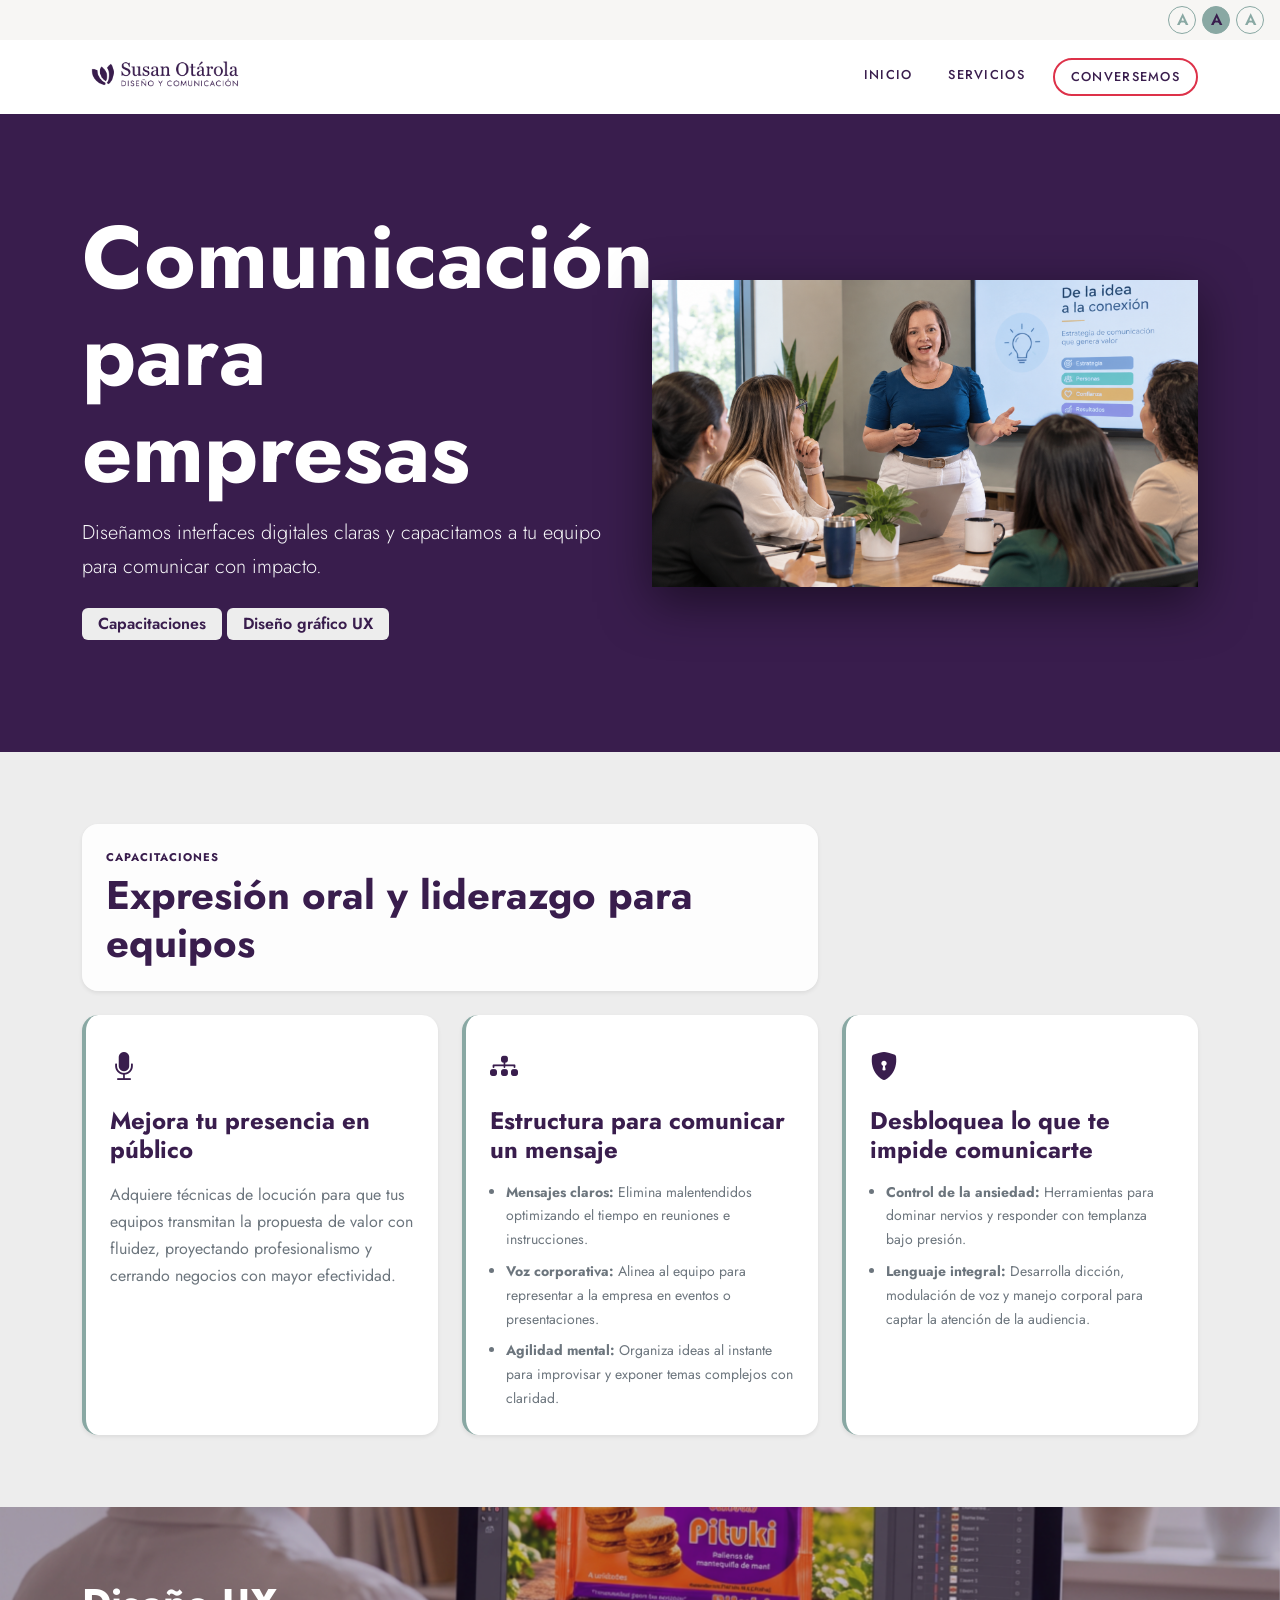
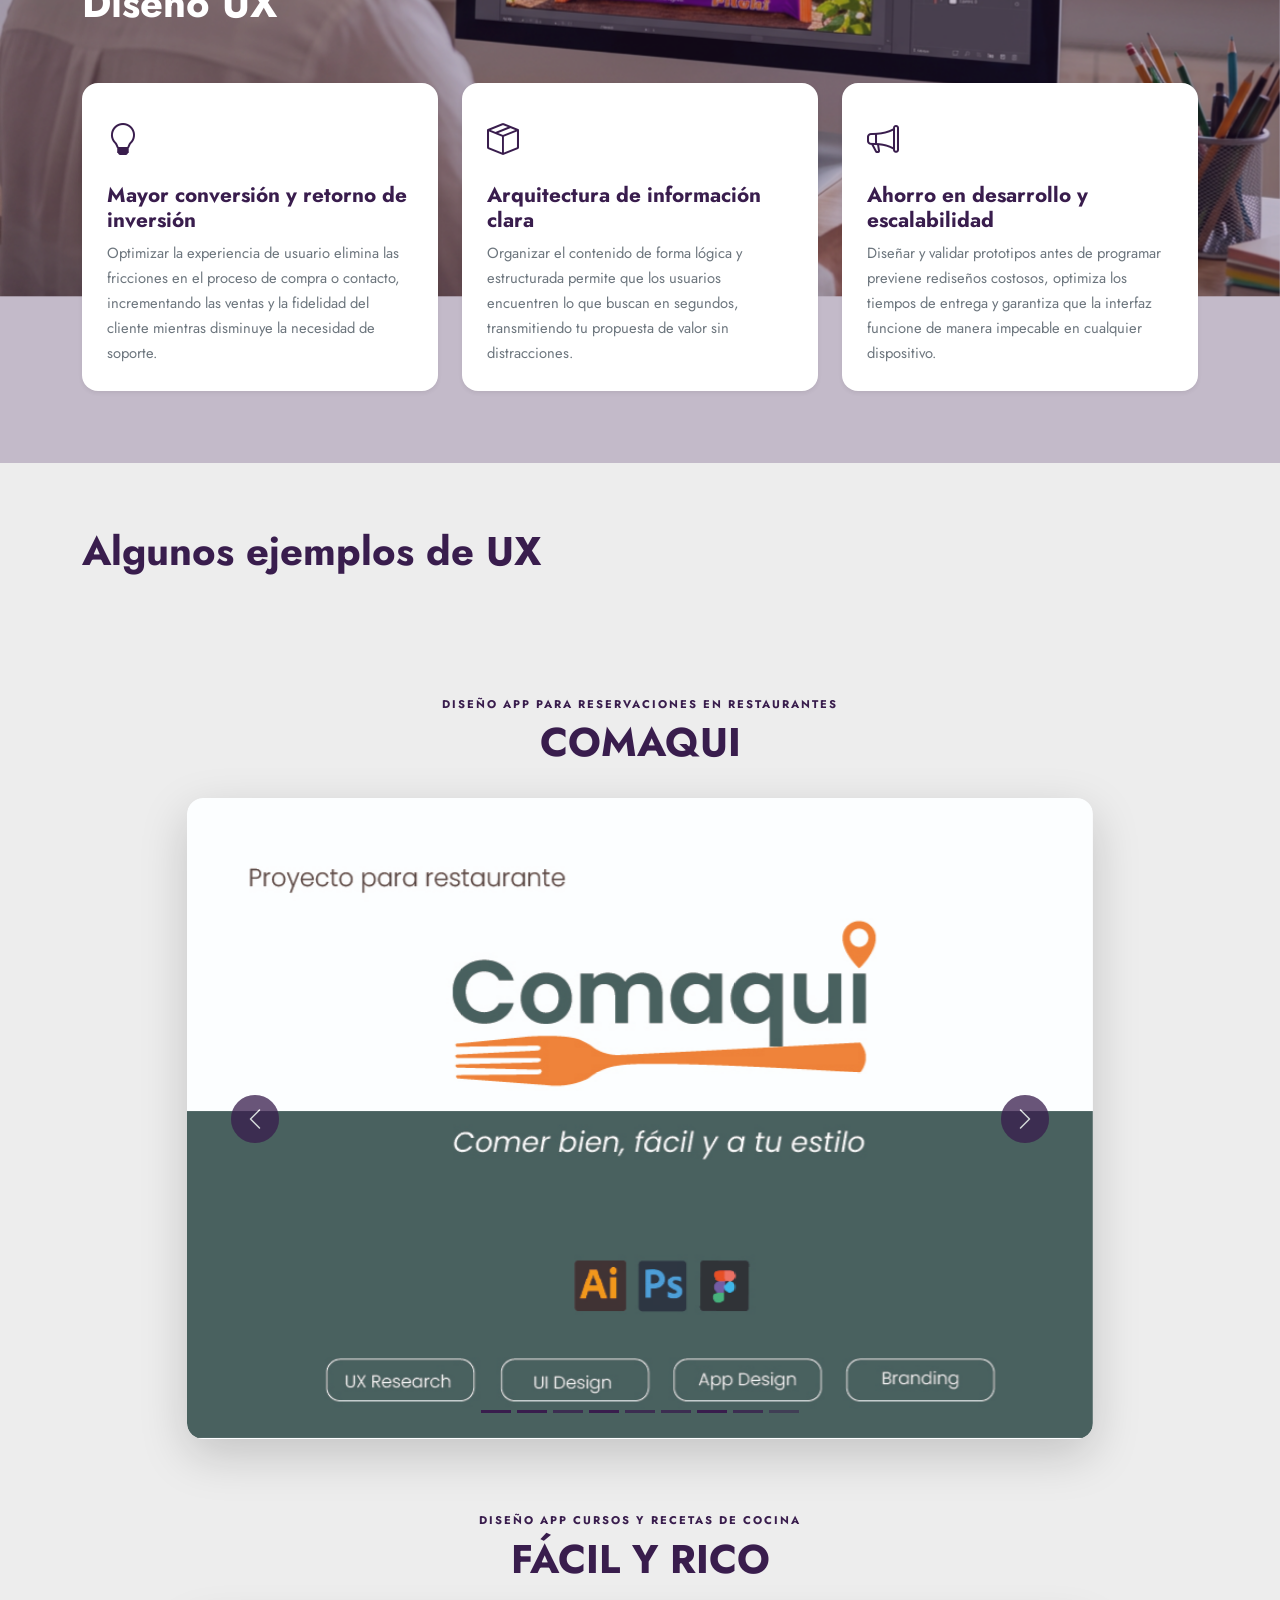
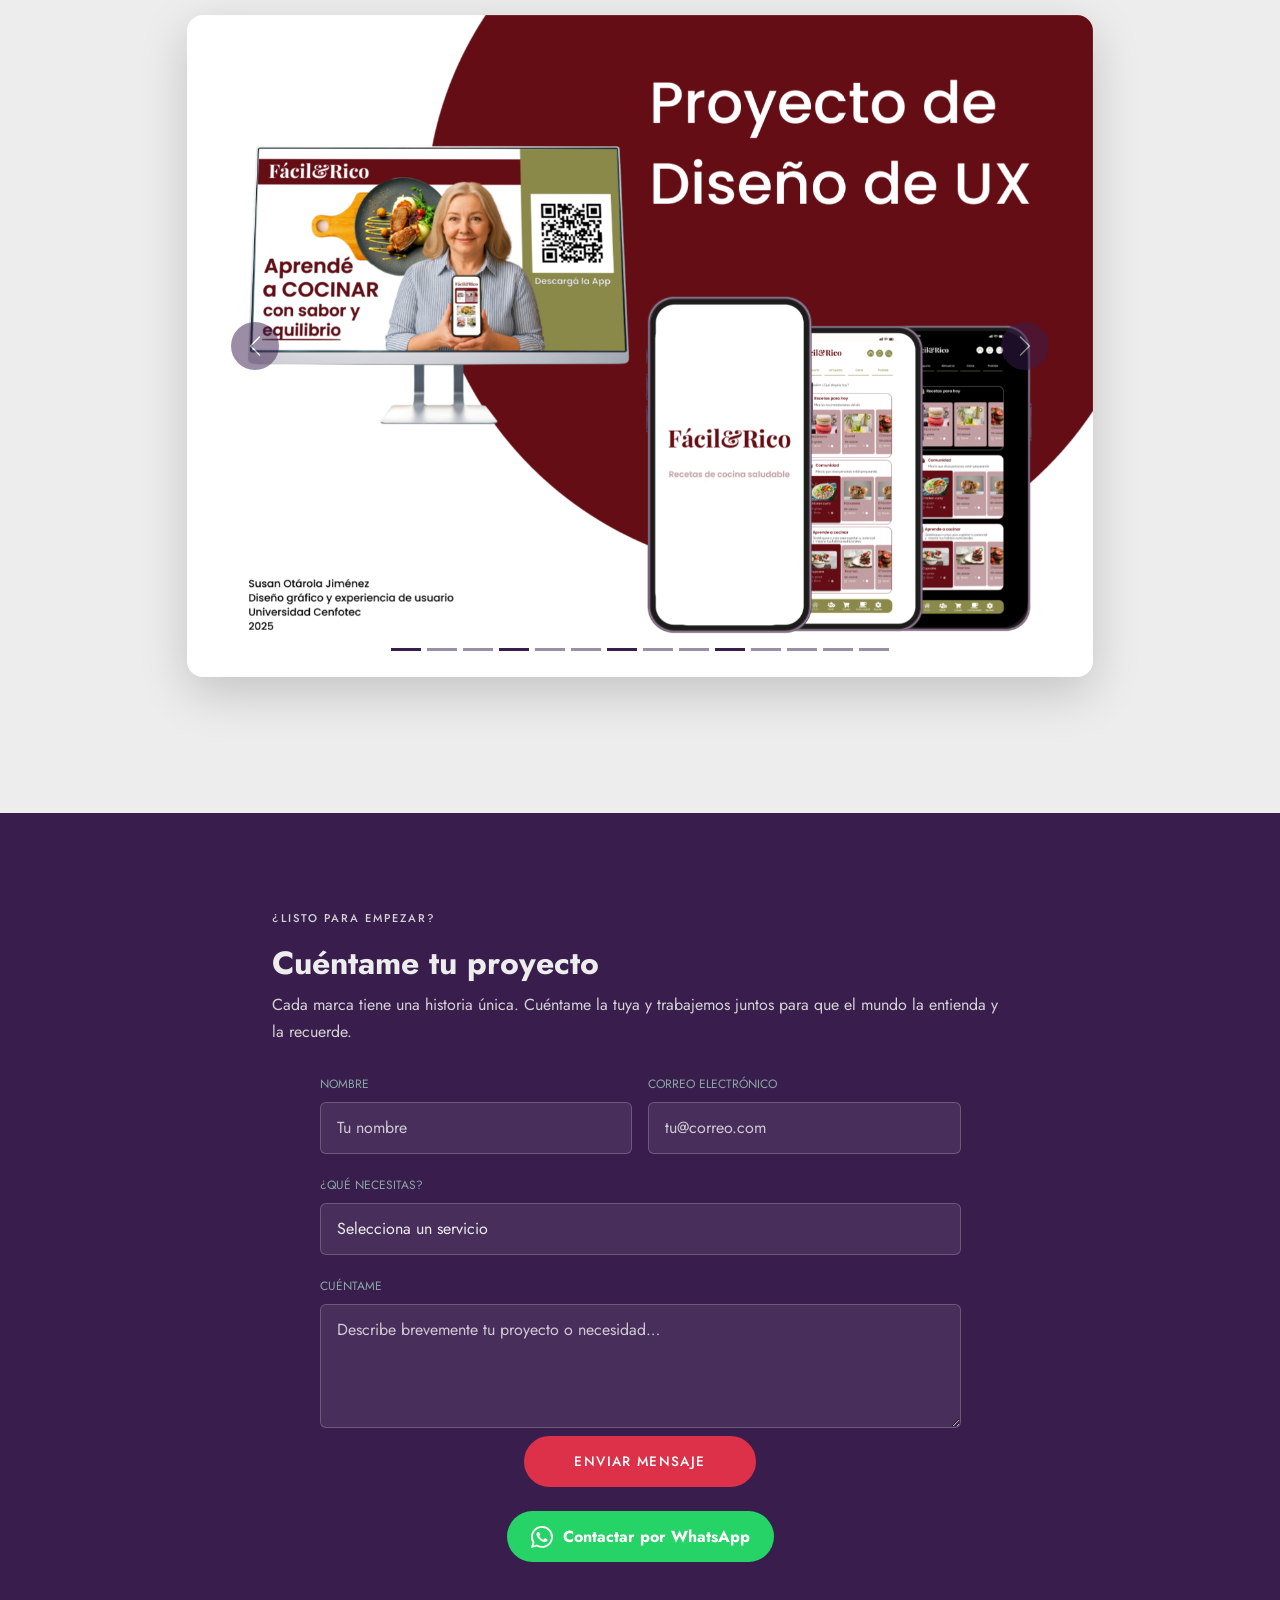
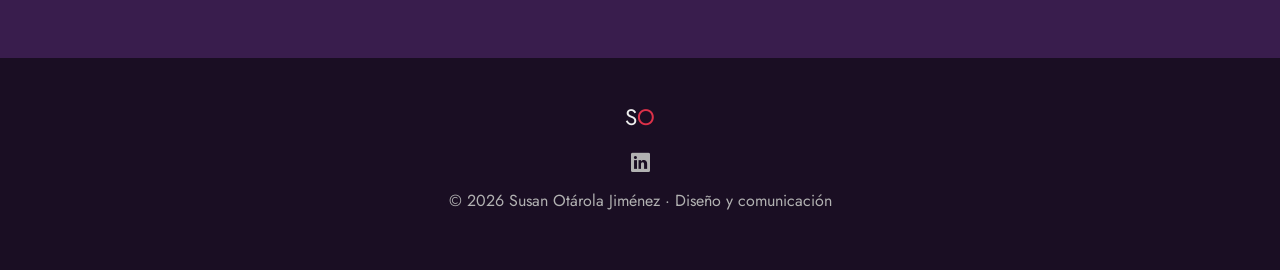
==== commit 56729bfe: "Update empresas.html" ====
--- a/empresas.html
+++ b/empresas.html
@@ -510,7 +510,7 @@
     </div>
   </section>
 
-  <!-- =============================================
+ <!-- =============================================
        CONTACTO — Parallax CTA
   ============================================= -->
   <section id="contacto">
@@ -529,12 +529,11 @@
         </div>
       </div>
 
-      <!-- Formulario sustituir tu sitio-->
+      <!-- Formulario -->
       <div class="row justify-content-center mt-2">
         <div class="col-lg-7 reveal">
           <form class="form-so" action="https://formspree.io/f/meeblqqq" method="POST">
             <input type="hidden" name="_subject" value="Nuevo contacto desde tu web" />
-            <!-- Dirección actualizada con tu enlace de GitHub Pages -->
             <input type="hidden" name="_next" value="https://susanotarola.github.io/miweb/#gracias" />
 
             <div class="row g-3">
@@ -580,20 +579,19 @@
       </div>
 
       <!-- =============================================
-           whatsapp button
+           Botón de WhatsApp mejorado
       ============================================= -->
       <div class="text-center mt-4">
-        <a href="https://api.whatsapp.com/send?phone=50688888888" target="_blank" rel="noopener noreferrer" class="btn btn-outline-success d-inline-flex align-items-center gap-2">
+        <a href="https://api.whatsapp.com/send?phone=50685584059" target="_blank" rel="noopener noreferrer" style="background-color: #25D366; color: white; padding: 12px 24px; border-radius: 30px; text-decoration: none; display: inline-flex; align-items: center; gap: 10px; font-weight: bold; font-family: sans-serif;">
+          <svg xmlns="http://www.w3.org/2000/svg" width="22" height="22" fill="white" viewBox="0 0 16 16">
+            <path d="M13.601 2.326A7.854 7.854 0 0 0 7.994 0C3.627 0 .068 3.558.064 7.926c0 1.399.366 2.76 1.057 3.965L0 16l4.204-1.102a7.933 7.933 0 0 0 3.79.965h.004c4.368 0 7.926-3.558 7.93-7.93A7.898 7.898 0 0 0 13.6 2.326zM7.994 14.521a6.573 6.573 0 0 1-3.356-.92l-.24-.144-2.494.654.666-2.433-.156-.251a6.56 6.56 0 0 1-1.007-3.505c0-3.626 2.957-6.584 6.591-6.584a6.56 6.56 0 0 1 4.66 1.931 6.557 6.557 0 0 1 1.928 4.66c-.004 3.639-2.961 6.592-6.592 6.592zm3.615-4.934c-.197-.099-1.17-.578-1.353-.646-.182-.068-.315-.099-.445.099-.133.197-.513.646-.629.776-.117.133-.232.148-.43.05-.197-.099-.834-.308-1.587-.979-.586-.523-.982-1.17-1.097-1.368-.116-.197-.012-.304.086-.402.088-.088.197-.232.296-.348.1-.116.133-.197.197-.33.066-.133.033-.248-.016-.347-.05-.099-.445-1.077-.61-1.47-.16-.386-.324-.334-.445-.34-.116-.006-.248-.007-.38-.007a.728.728 0 0 0-.529.247c-.182.198-.691.676-.691 1.648 0 .973.708 1.913.807 2.046.099.133 1.393 2.128 3.375 2.982.471.203.839.324 1.126.416.474.152.905.131 1.246.08.38-.058 1.17-.478 1.338-.94.168-.463.168-.86.118-.94-.05-.08-.182-.132-.379-.231z"/>
+          </svg>
           <span>Contactar por WhatsApp</span>
-          <svg xmlns="http://www.w3.org/2000/svg" width="24" height="24" fill="currentColor" viewBox="0 0 16 16">
-            <path d="M13.601 2.326A7.854 7.854 0 0 0 7.994 0C3.627 0 .068 3.558.064 7.926c0 1.399.366 2.76 1.057 3.965L0 16l4.204-1.102a7.933 7.933 0 0 0 3.79.965h.004c4.368 0 7.926-3.558 7.93-7.93A7.898 7.898 0 0 0 13.6 2.326zM7.994 14.521a6.573 6.573 0 0 1-3.356-.92l-.24-.144-2.494.654.666-2.433-.156-.251a6.56 6.56 0 0 1-1.007-3.505c0-3.626 2.957-6.584 6.591-6.584a6.56 6.56 0 0 1 4.66 1.931 6.557 6.557 0 0 1 1.928 4.66c-.004 3.639-2.961 6.592-6.592 6.592zm3.615-4.934c-.197-.099-1.17-.578-1.353-.646-.182-.068-.315-.099-.445.099-.133.197-.513.646-.629.776-.117.133-.232.148-.43.05-.197-.099-.834-.308-1.587-.979-.586-.523-.982-1.17-1.097-1.368-.116-.197-.012-.304.086-.402.088-.088.197-.232.296-.348.1-.116.133-.197.197-.33.066-.133.033-.248-.016-.347-.05-.099-.445-1.077-.61-1.47-.16-.386-.324-.334-.445-.34-.116-.006-.248-.007-.38-.007a.728.728 0 0 0-.529.247c-.182.198-.691.676-.691 1.648 0 .973.708 1.913.807 2.046.099.133 1.393 2.128 3.375 2.982.471.203.839.324 1.126.416.474.152.905.131 1.246.08.38-.058 1.17-.478 1.338-.94.168-.463.168-.86.118-.94-.05-.08-.182-.132-.379-.231z" />
-          </svg>
         </a>
       </div>
 
     </div>
   </section>
-
   <!-- =============================================
        FOOTER
   ============================================= -->
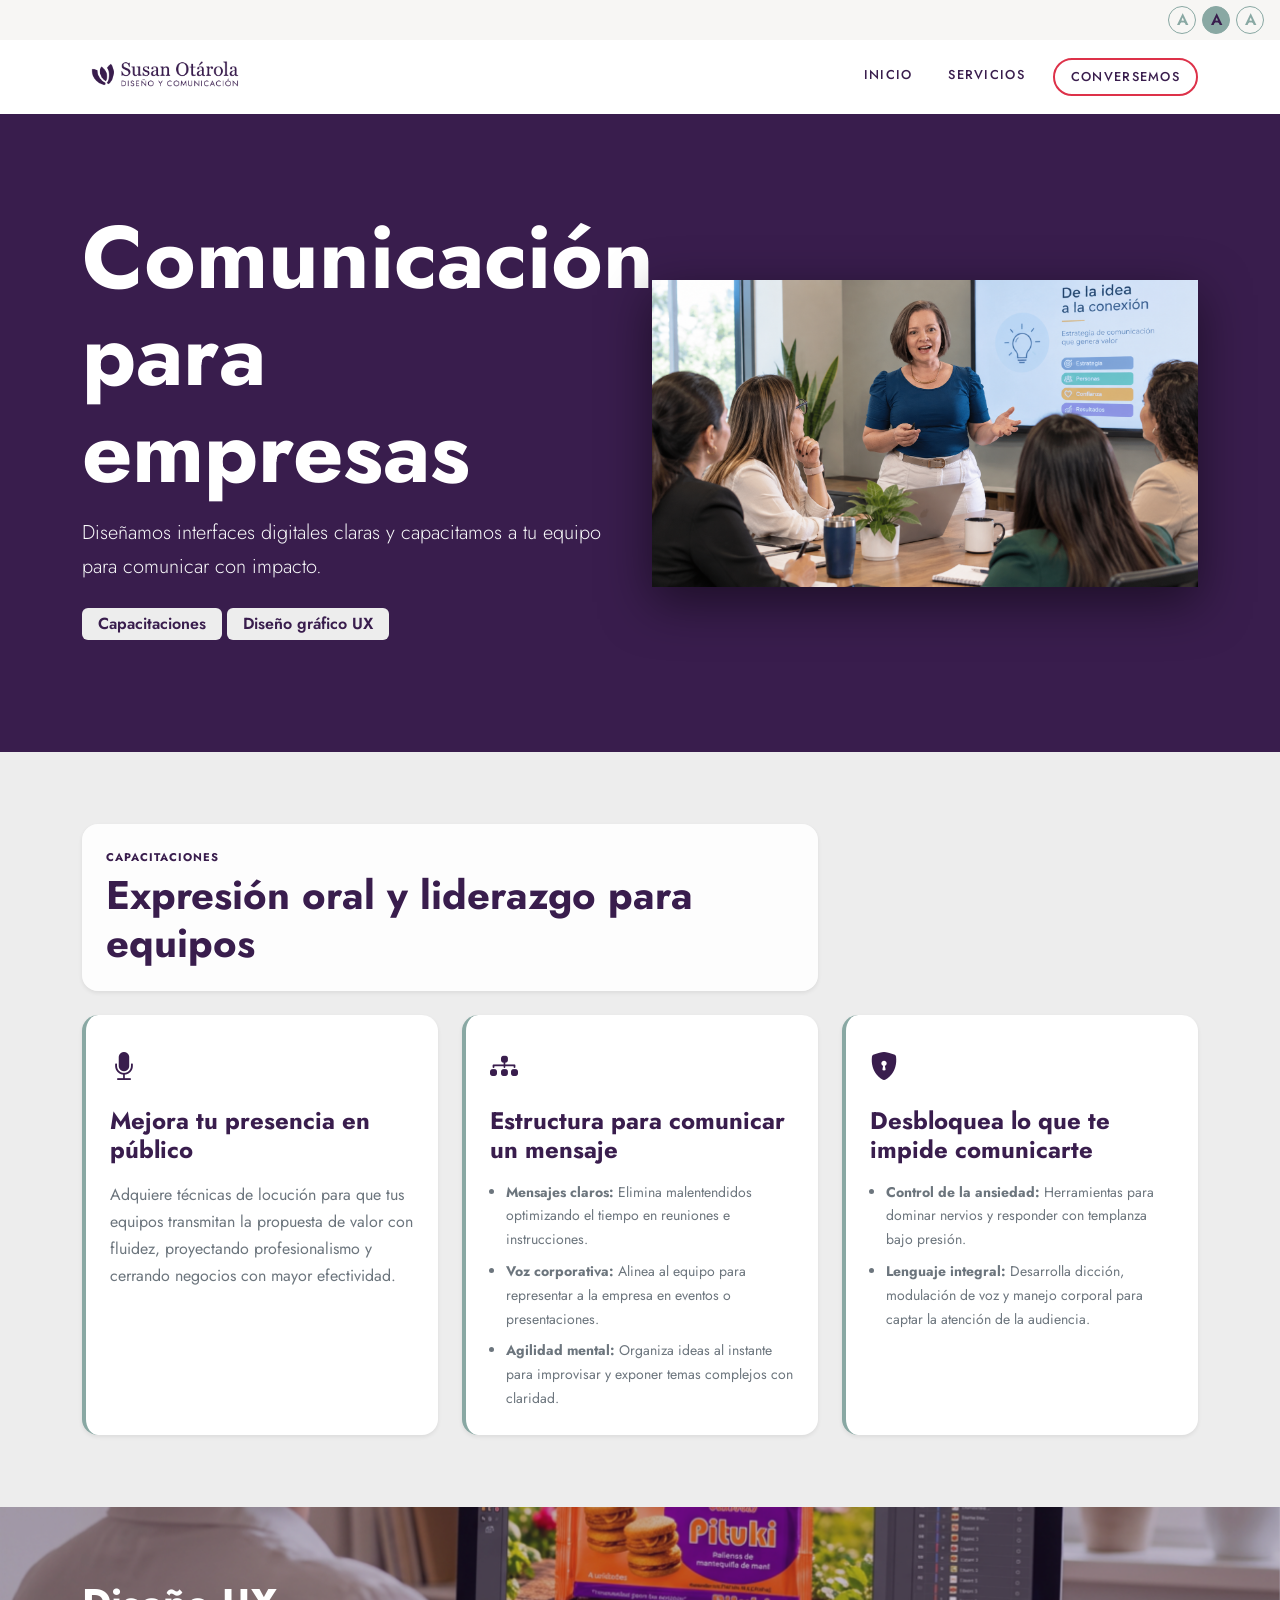
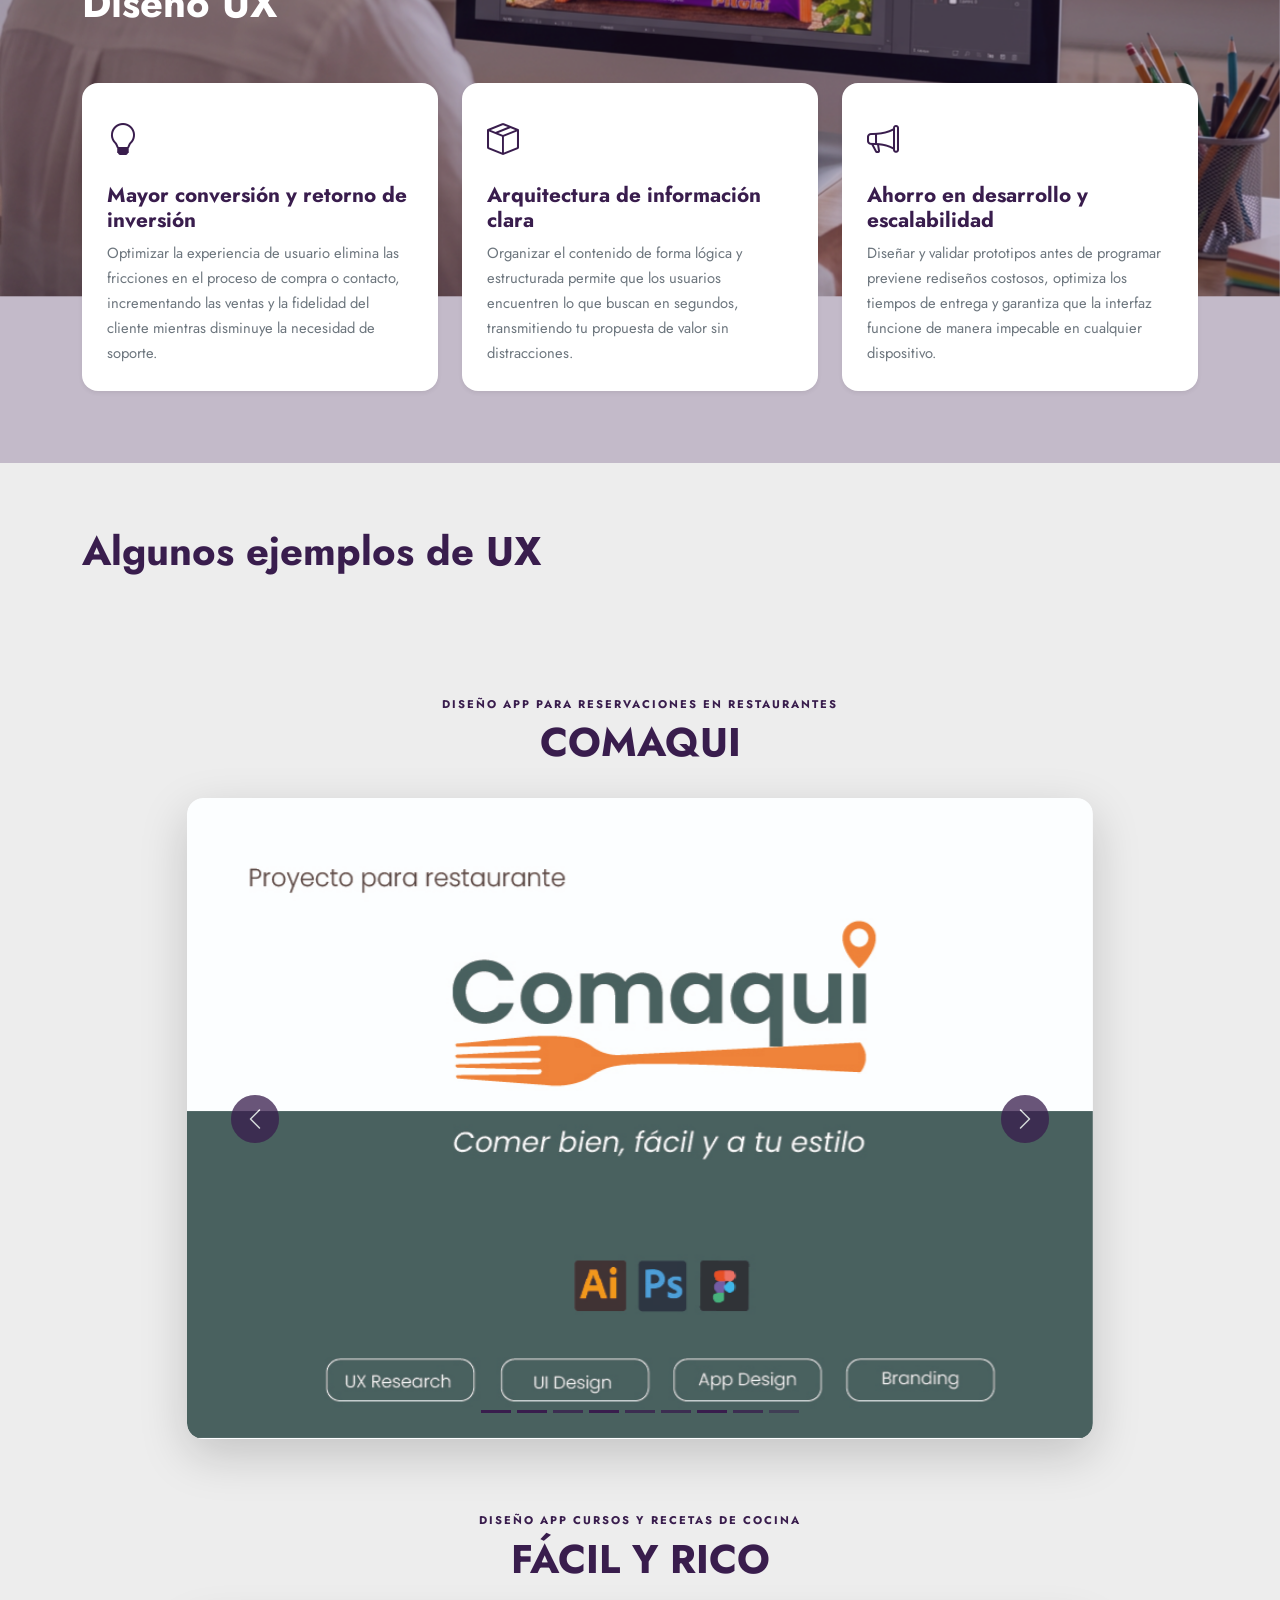
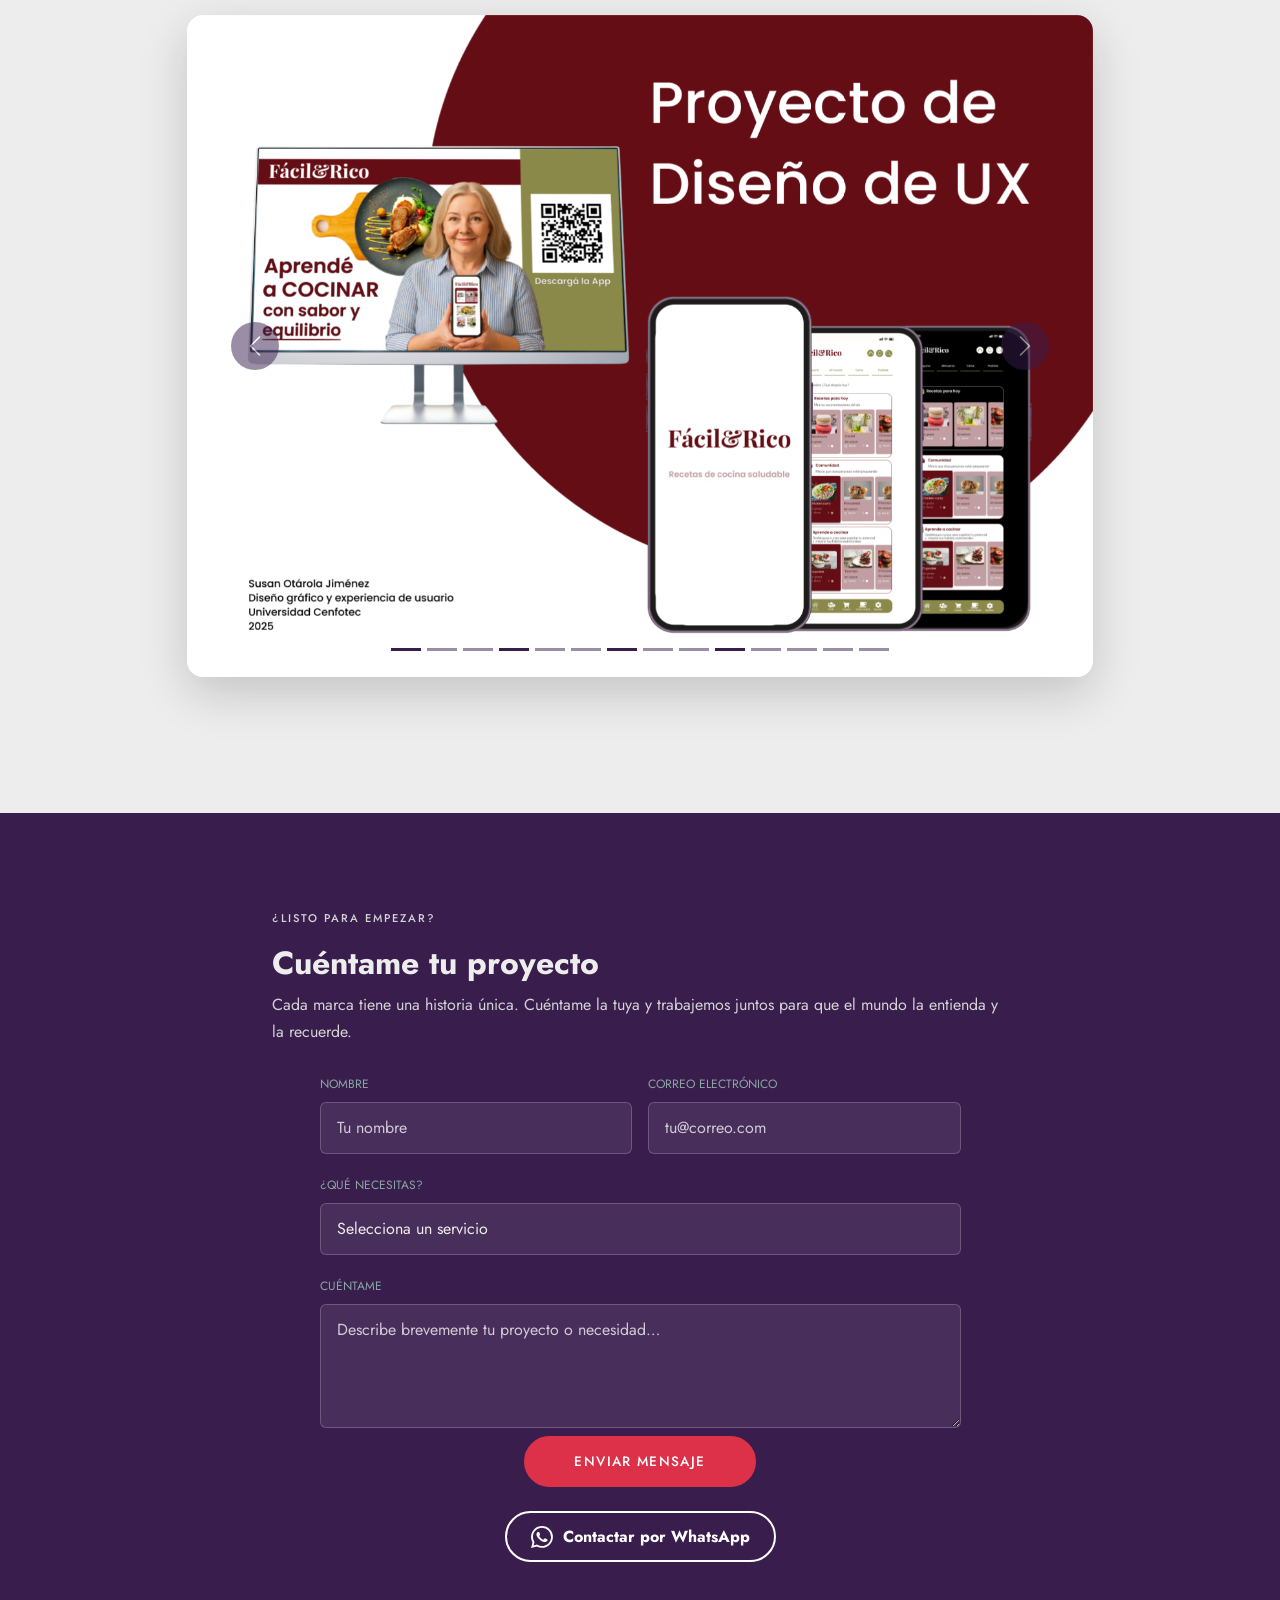
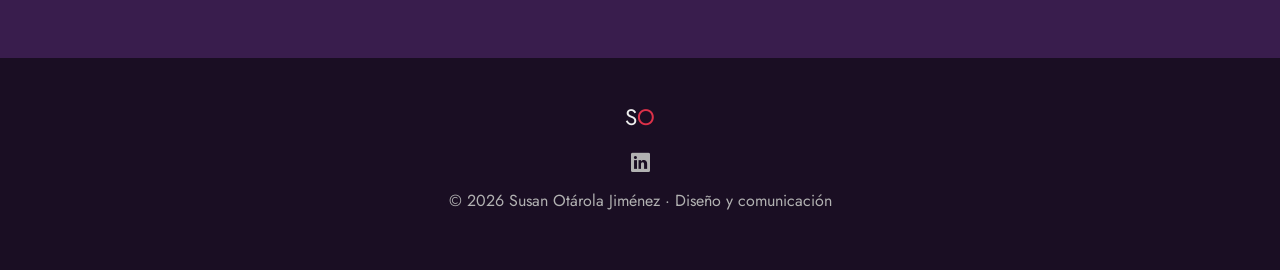
==== commit a2a2487c: "Update empresas.html" ====
--- a/empresas.html
+++ b/empresas.html
@@ -579,17 +579,19 @@
       </div>
 
       <!-- =============================================
-           Botón de WhatsApp mejorado
+           Botón de WhatsApp (Líneas y letras en blanco)
       ============================================= -->
       <div class="text-center mt-4">
-        <a href="https://api.whatsapp.com/send?phone=50685584059" target="_blank" rel="noopener noreferrer" style="background-color: #25D366; color: white; padding: 12px 24px; border-radius: 30px; text-decoration: none; display: inline-flex; align-items: center; gap: 10px; font-weight: bold; font-family: sans-serif;">
+        <a href="https://api.whatsapp.com/send?phone=50688888888" 
+           target="_blank" 
+           rel="noopener noreferrer" 
+           style="background-color: transparent; color: white; border: 2px solid white; padding: 10px 24px; border-radius: 30px; text-decoration: none; display: inline-flex; align-items: center; gap: 10px; font-weight: bold; font-family: sans-serif;">
           <svg xmlns="http://www.w3.org/2000/svg" width="22" height="22" fill="white" viewBox="0 0 16 16">
             <path d="M13.601 2.326A7.854 7.854 0 0 0 7.994 0C3.627 0 .068 3.558.064 7.926c0 1.399.366 2.76 1.057 3.965L0 16l4.204-1.102a7.933 7.933 0 0 0 3.79.965h.004c4.368 0 7.926-3.558 7.93-7.93A7.898 7.898 0 0 0 13.6 2.326zM7.994 14.521a6.573 6.573 0 0 1-3.356-.92l-.24-.144-2.494.654.666-2.433-.156-.251a6.56 6.56 0 0 1-1.007-3.505c0-3.626 2.957-6.584 6.591-6.584a6.56 6.56 0 0 1 4.66 1.931 6.557 6.557 0 0 1 1.928 4.66c-.004 3.639-2.961 6.592-6.592 6.592zm3.615-4.934c-.197-.099-1.17-.578-1.353-.646-.182-.068-.315-.099-.445.099-.133.197-.513.646-.629.776-.117.133-.232.148-.43.05-.197-.099-.834-.308-1.587-.979-.586-.523-.982-1.17-1.097-1.368-.116-.197-.012-.304.086-.402.088-.088.197-.232.296-.348.1-.116.133-.197.197-.33.066-.133.033-.248-.016-.347-.05-.099-.445-1.077-.61-1.47-.16-.386-.324-.334-.445-.34-.116-.006-.248-.007-.38-.007a.728.728 0 0 0-.529.247c-.182.198-.691.676-.691 1.648 0 .973.708 1.913.807 2.046.099.133 1.393 2.128 3.375 2.982.471.203.839.324 1.126.416.474.152.905.131 1.246.08.38-.058 1.17-.478 1.338-.94.168-.463.168-.86.118-.94-.05-.08-.182-.132-.379-.231z"/>
           </svg>
           <span>Contactar por WhatsApp</span>
         </a>
       </div>
-
     </div>
   </section>
   <!-- =============================================
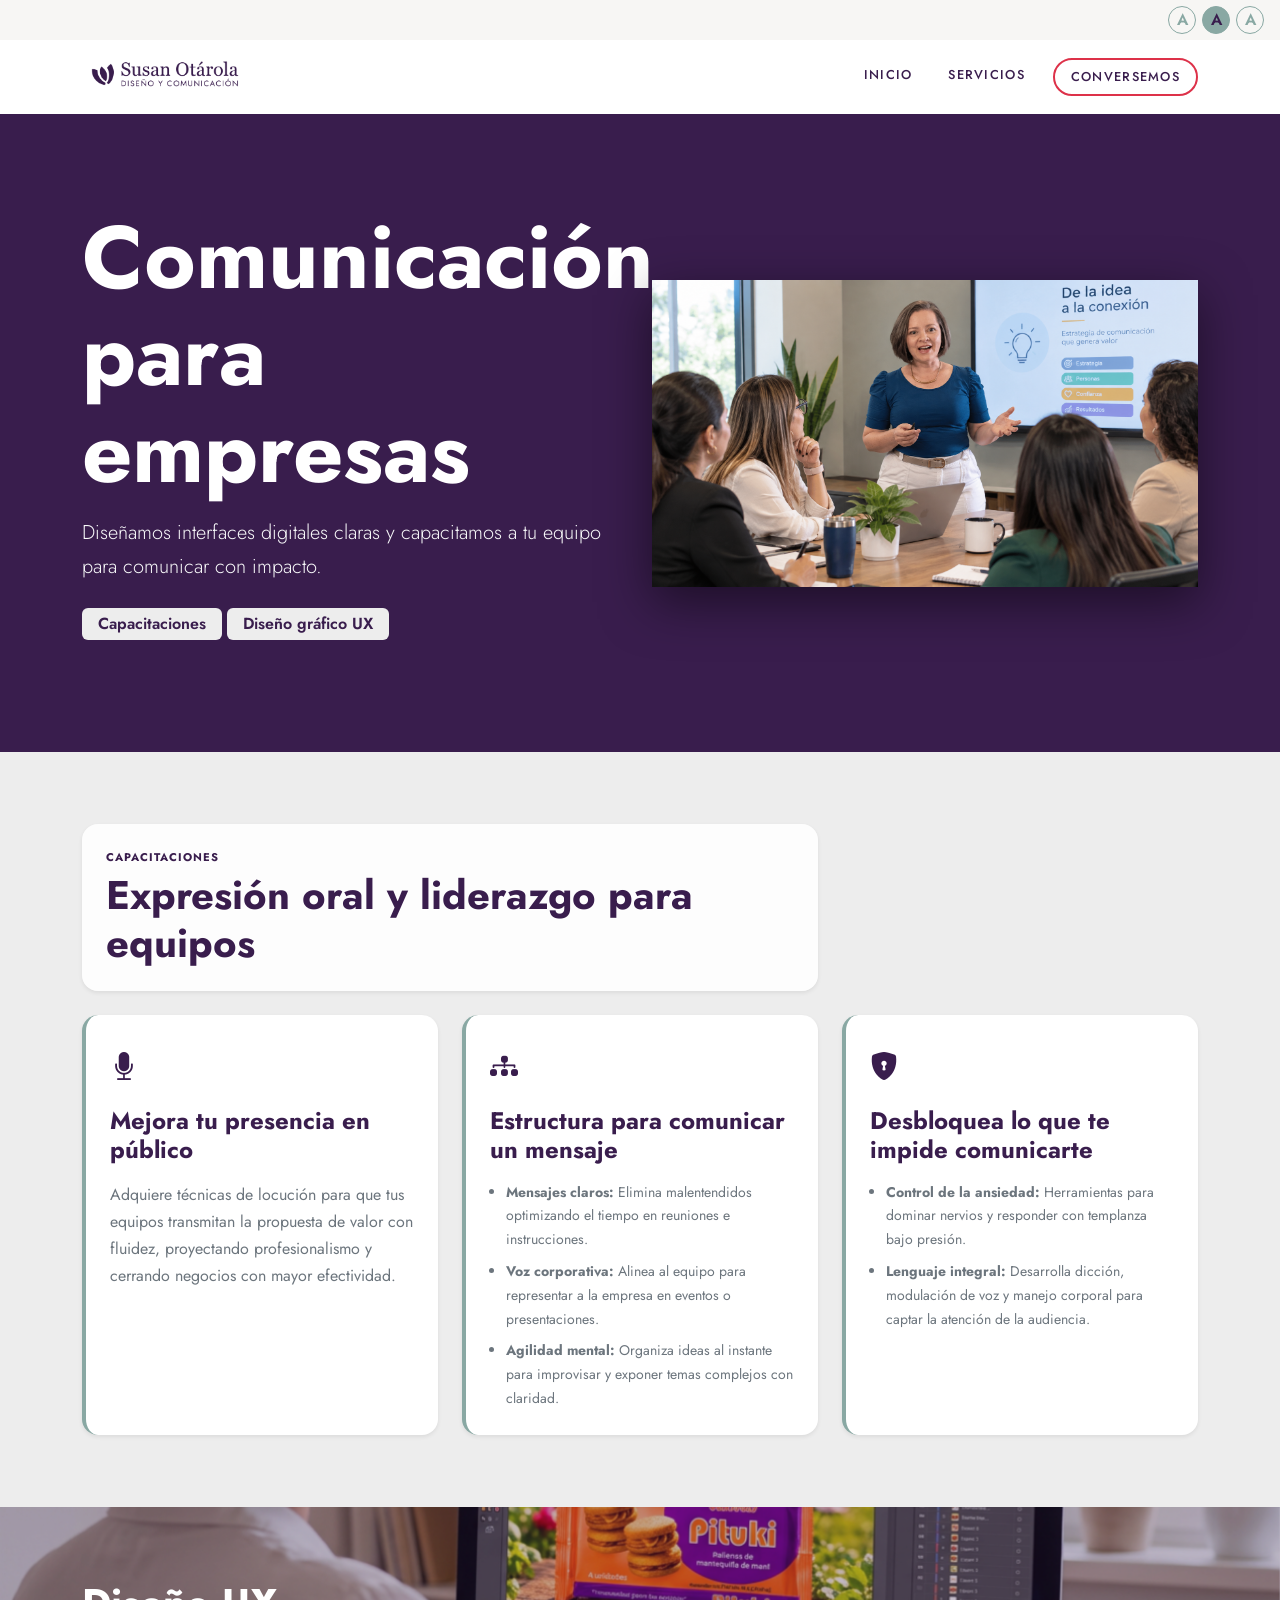
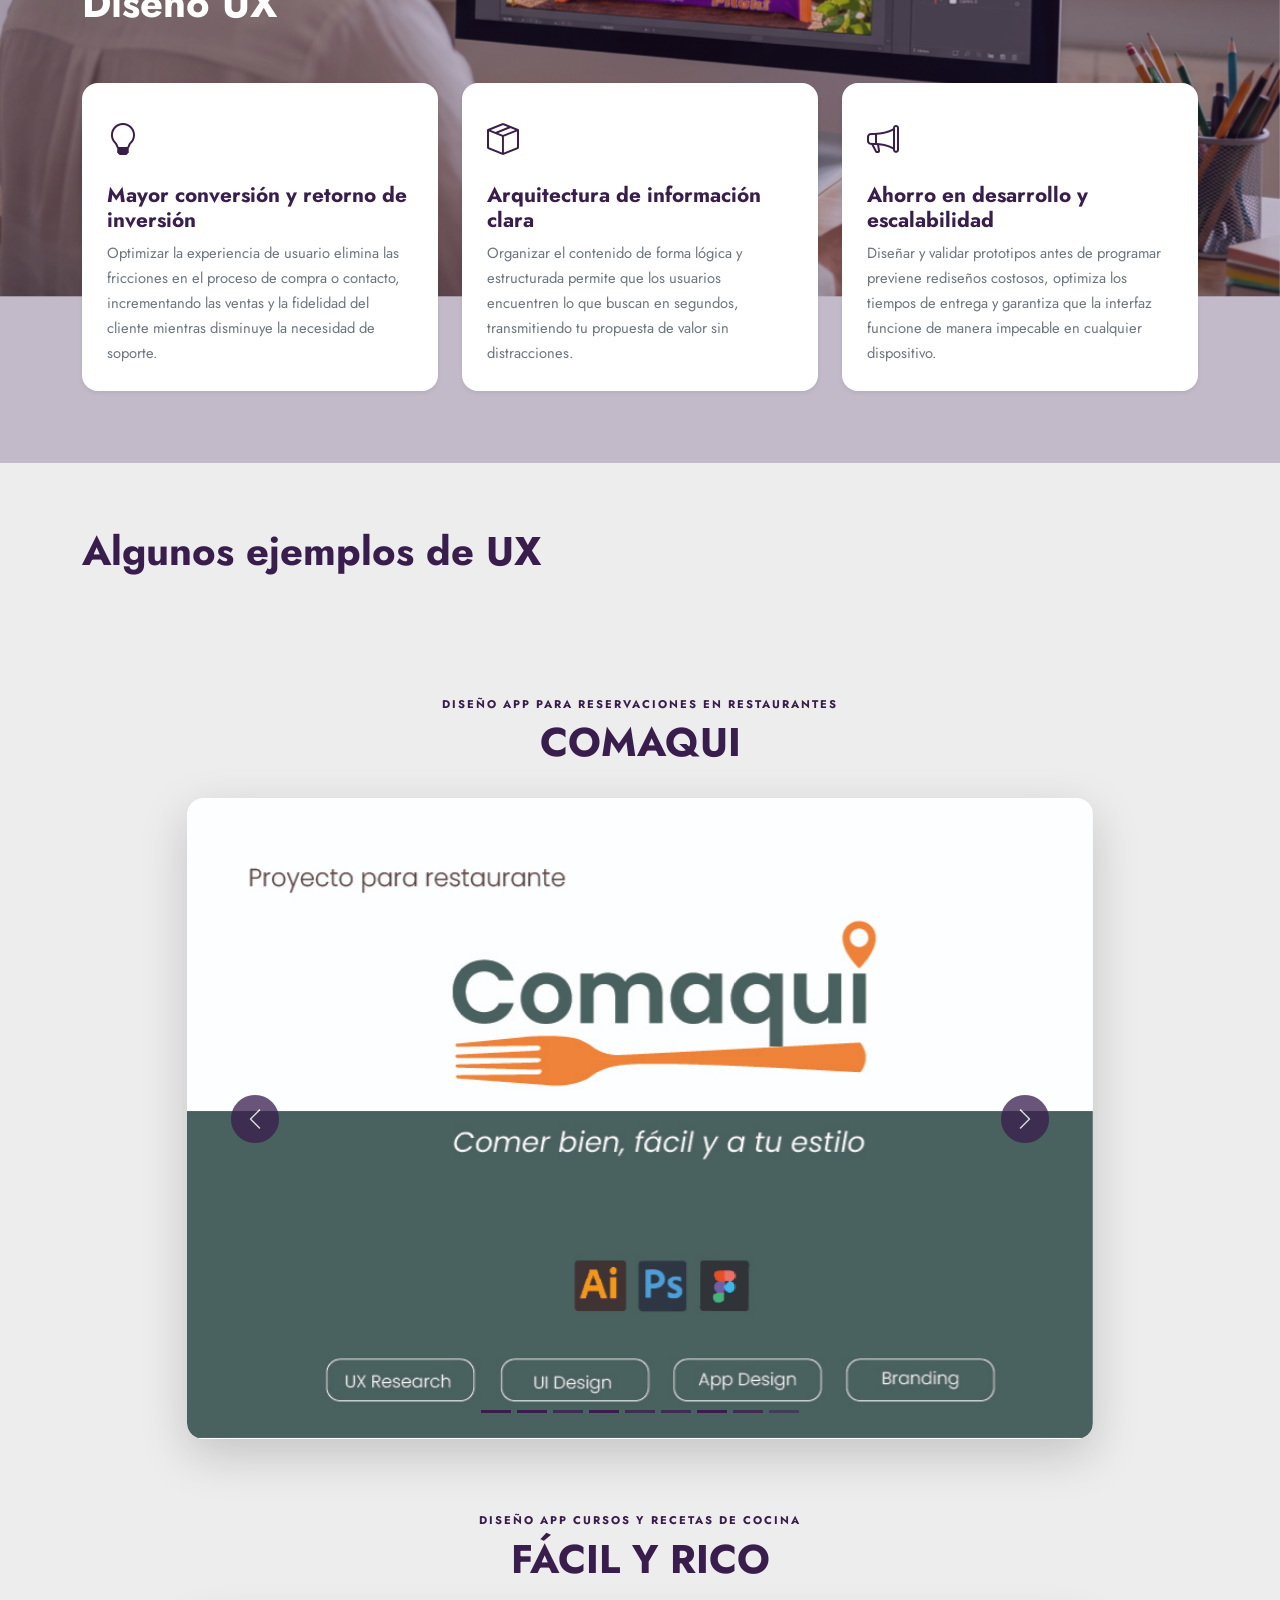
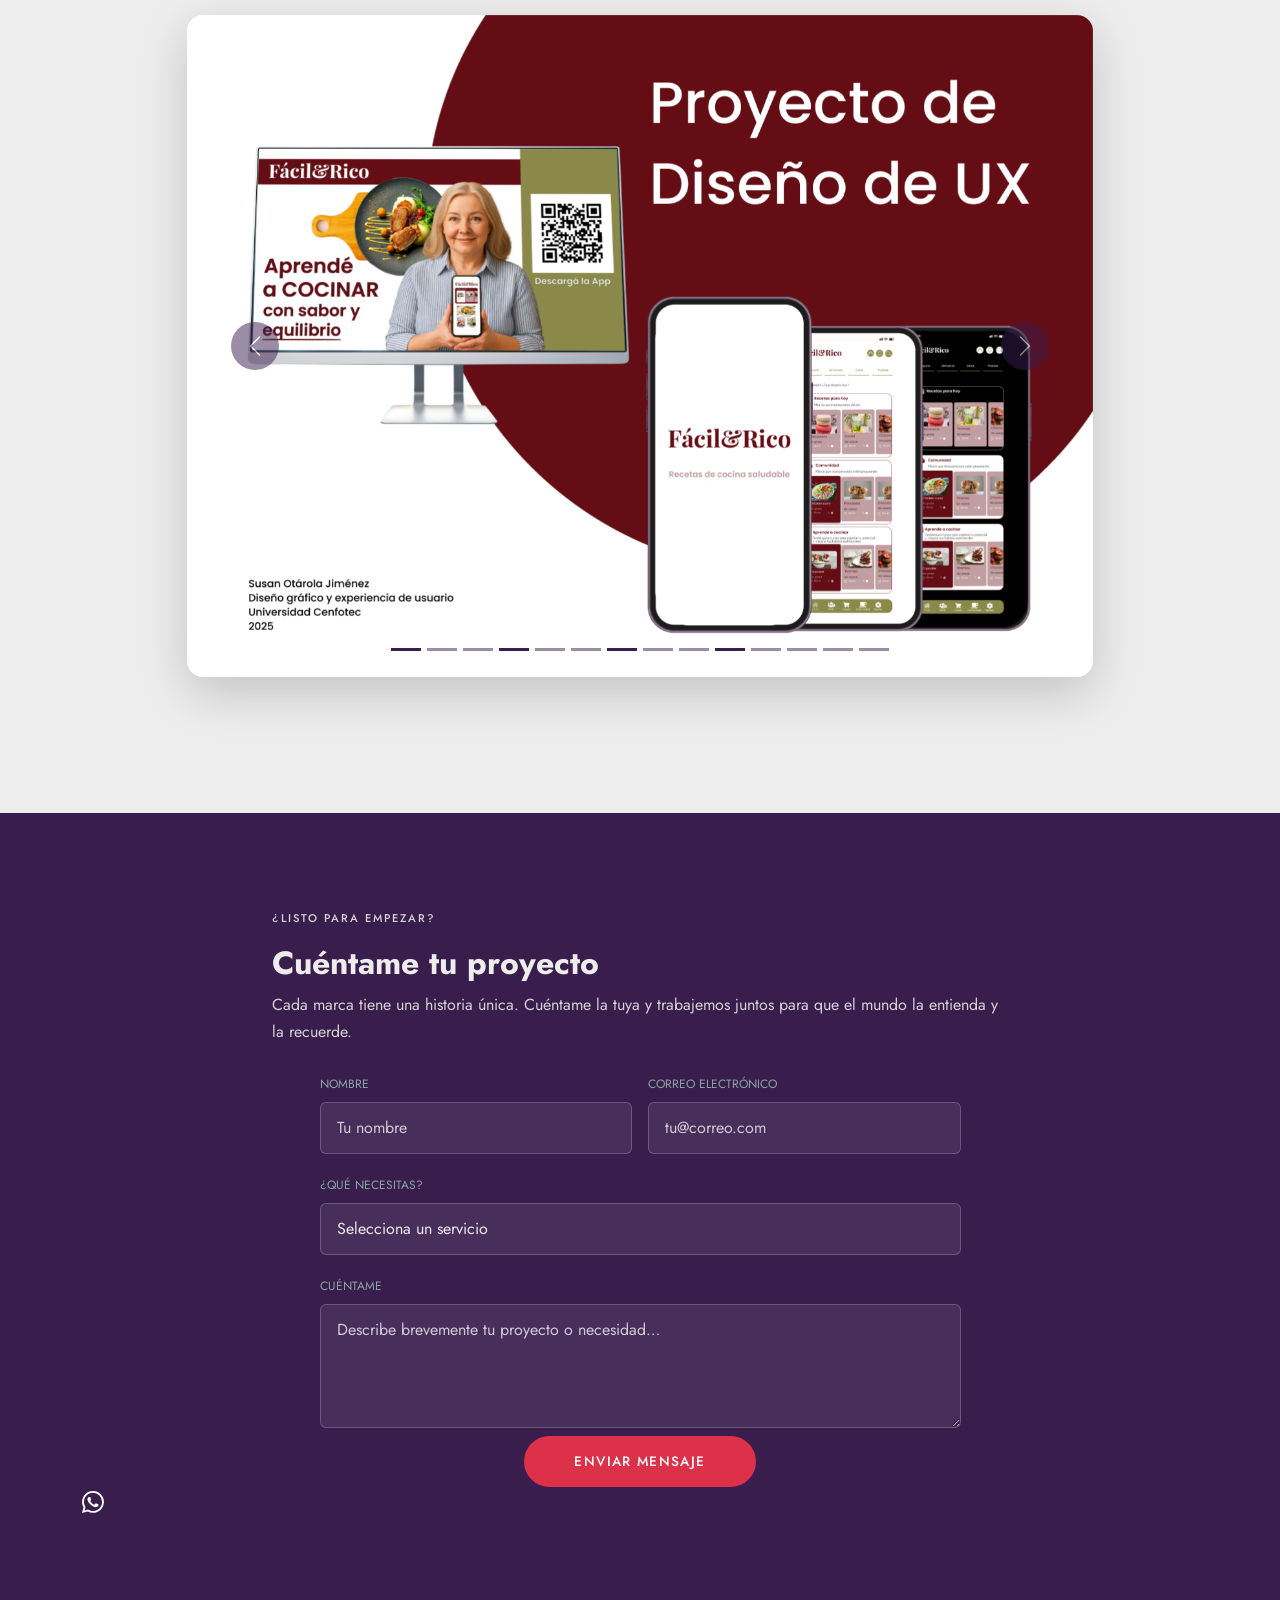
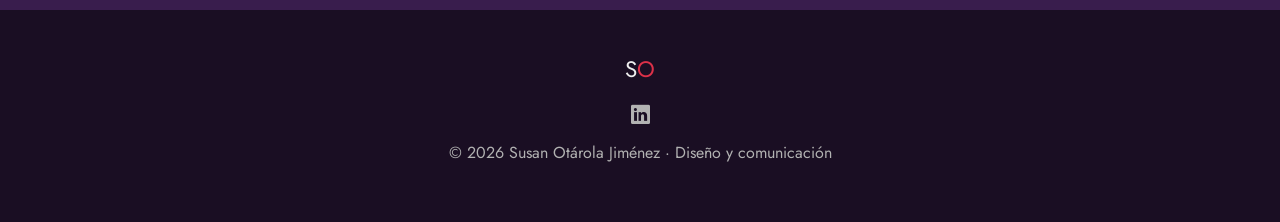
==== commit 05cceda5: "Update empresas.html" ====
--- a/empresas.html
+++ b/empresas.html
@@ -581,17 +581,14 @@
       <!-- =============================================
            Botón de WhatsApp (Líneas y letras en blanco)
       ============================================= -->
-      <div class="text-center mt-4">
-        <a href="https://api.whatsapp.com/send?phone=50688888888" 
+       <a href="https://api.whatsapp.com/send?phone=50685584059" 
            target="_blank" 
            rel="noopener noreferrer" 
-           style="background-color: transparent; color: white; border: 2px solid white; padding: 10px 24px; border-radius: 30px; text-decoration: none; display: inline-flex; align-items: center; gap: 10px; font-weight: bold; font-family: sans-serif;">
+           class="whatsapp-float">
           <svg xmlns="http://www.w3.org/2000/svg" width="22" height="22" fill="white" viewBox="0 0 16 16">
             <path d="M13.601 2.326A7.854 7.854 0 0 0 7.994 0C3.627 0 .068 3.558.064 7.926c0 1.399.366 2.76 1.057 3.965L0 16l4.204-1.102a7.933 7.933 0 0 0 3.79.965h.004c4.368 0 7.926-3.558 7.93-7.93A7.898 7.898 0 0 0 13.6 2.326zM7.994 14.521a6.573 6.573 0 0 1-3.356-.92l-.24-.144-2.494.654.666-2.433-.156-.251a6.56 6.56 0 0 1-1.007-3.505c0-3.626 2.957-6.584 6.591-6.584a6.56 6.56 0 0 1 4.66 1.931 6.557 6.557 0 0 1 1.928 4.66c-.004 3.639-2.961 6.592-6.592 6.592zm3.615-4.934c-.197-.099-1.17-.578-1.353-.646-.182-.068-.315-.099-.445.099-.133.197-.513.646-.629.776-.117.133-.232.148-.43.05-.197-.099-.834-.308-1.587-.979-.586-.523-.982-1.17-1.097-1.368-.116-.197-.012-.304.086-.402.088-.088.197-.232.296-.348.1-.116.133-.197.197-.33.066-.133.033-.248-.016-.347-.05-.099-.445-1.077-.61-1.47-.16-.386-.324-.334-.445-.34-.116-.006-.248-.007-.38-.007a.728.728 0 0 0-.529.247c-.182.198-.691.676-.691 1.648 0 .973.708 1.913.807 2.046.099.133 1.393 2.128 3.375 2.982.471.203.839.324 1.126.416.474.152.905.131 1.246.08.38-.058 1.17-.478 1.338-.94.168-.463.168-.86.118-.94-.05-.08-.182-.132-.379-.231z"/>
           </svg>
-          <span>Contactar por WhatsApp</span>
-        </a>
-      </div>
+                  </a>
     </div>
   </section>
   <!-- =============================================
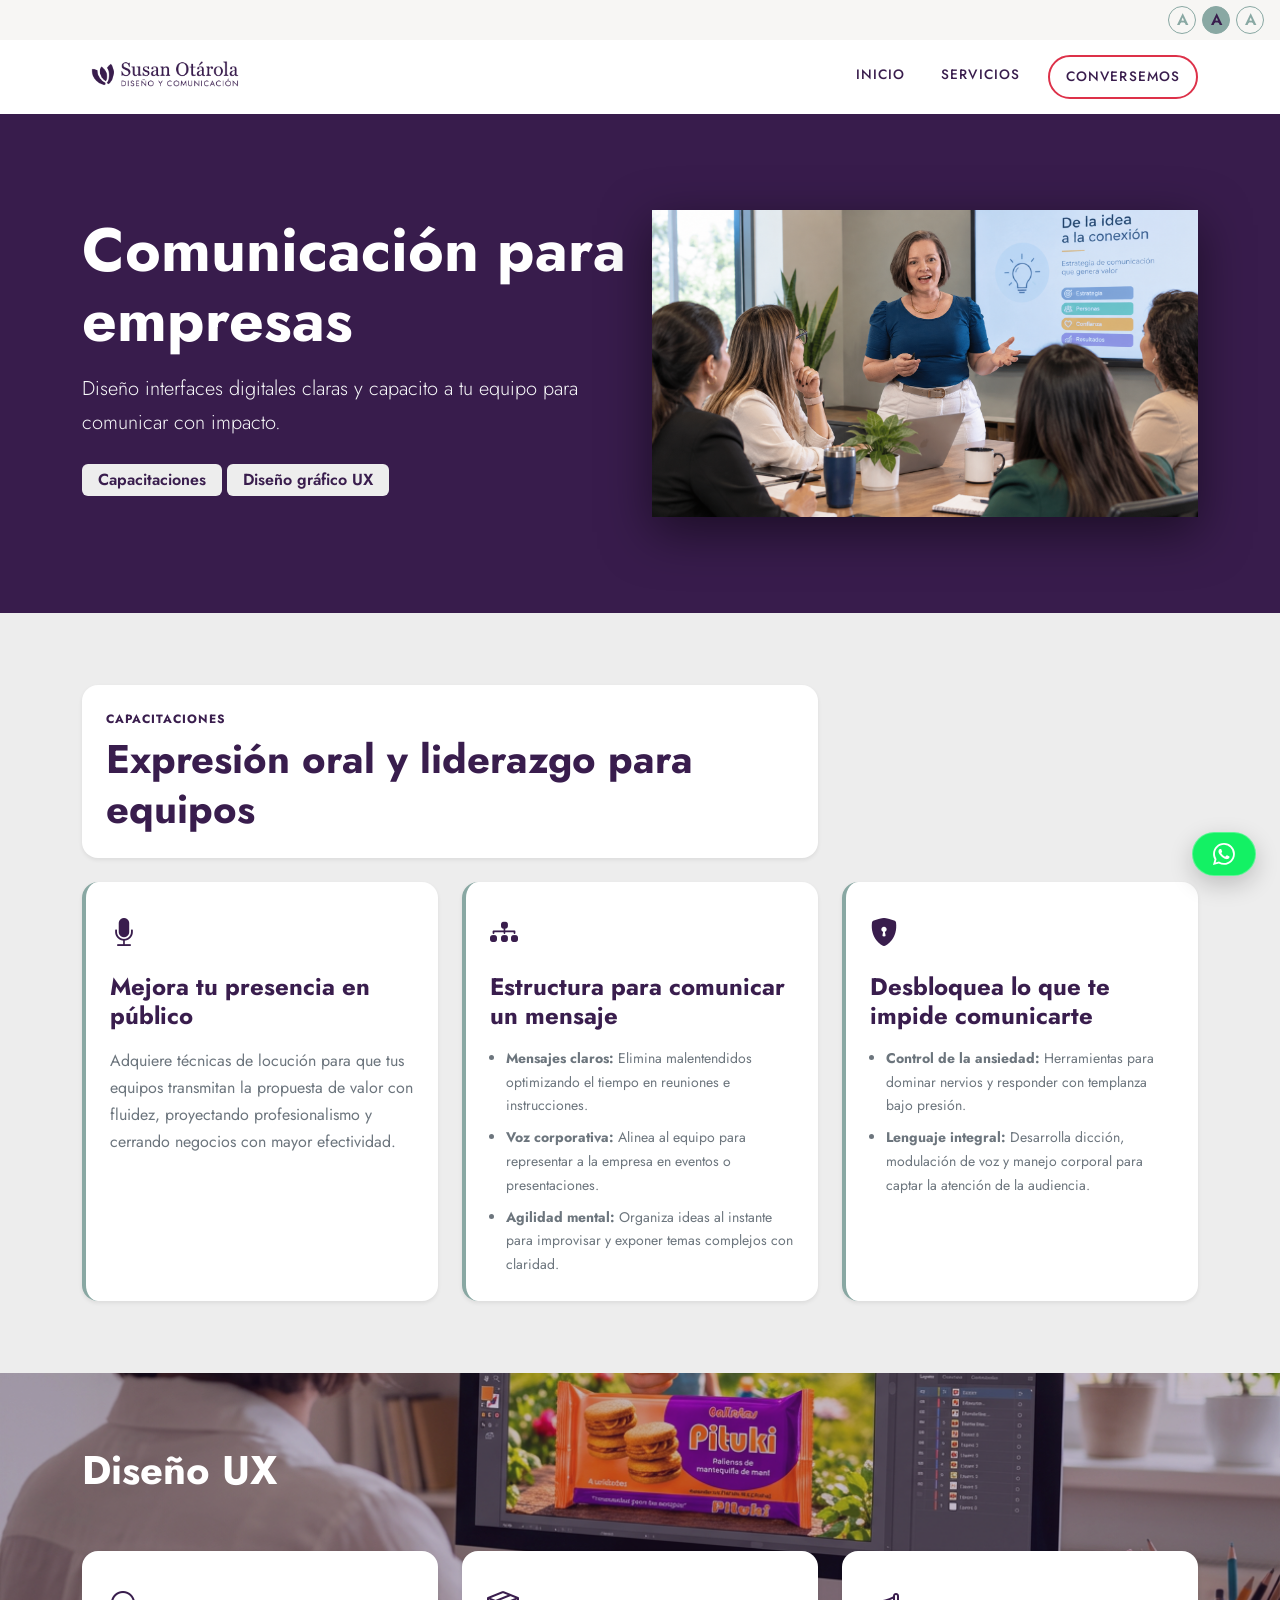
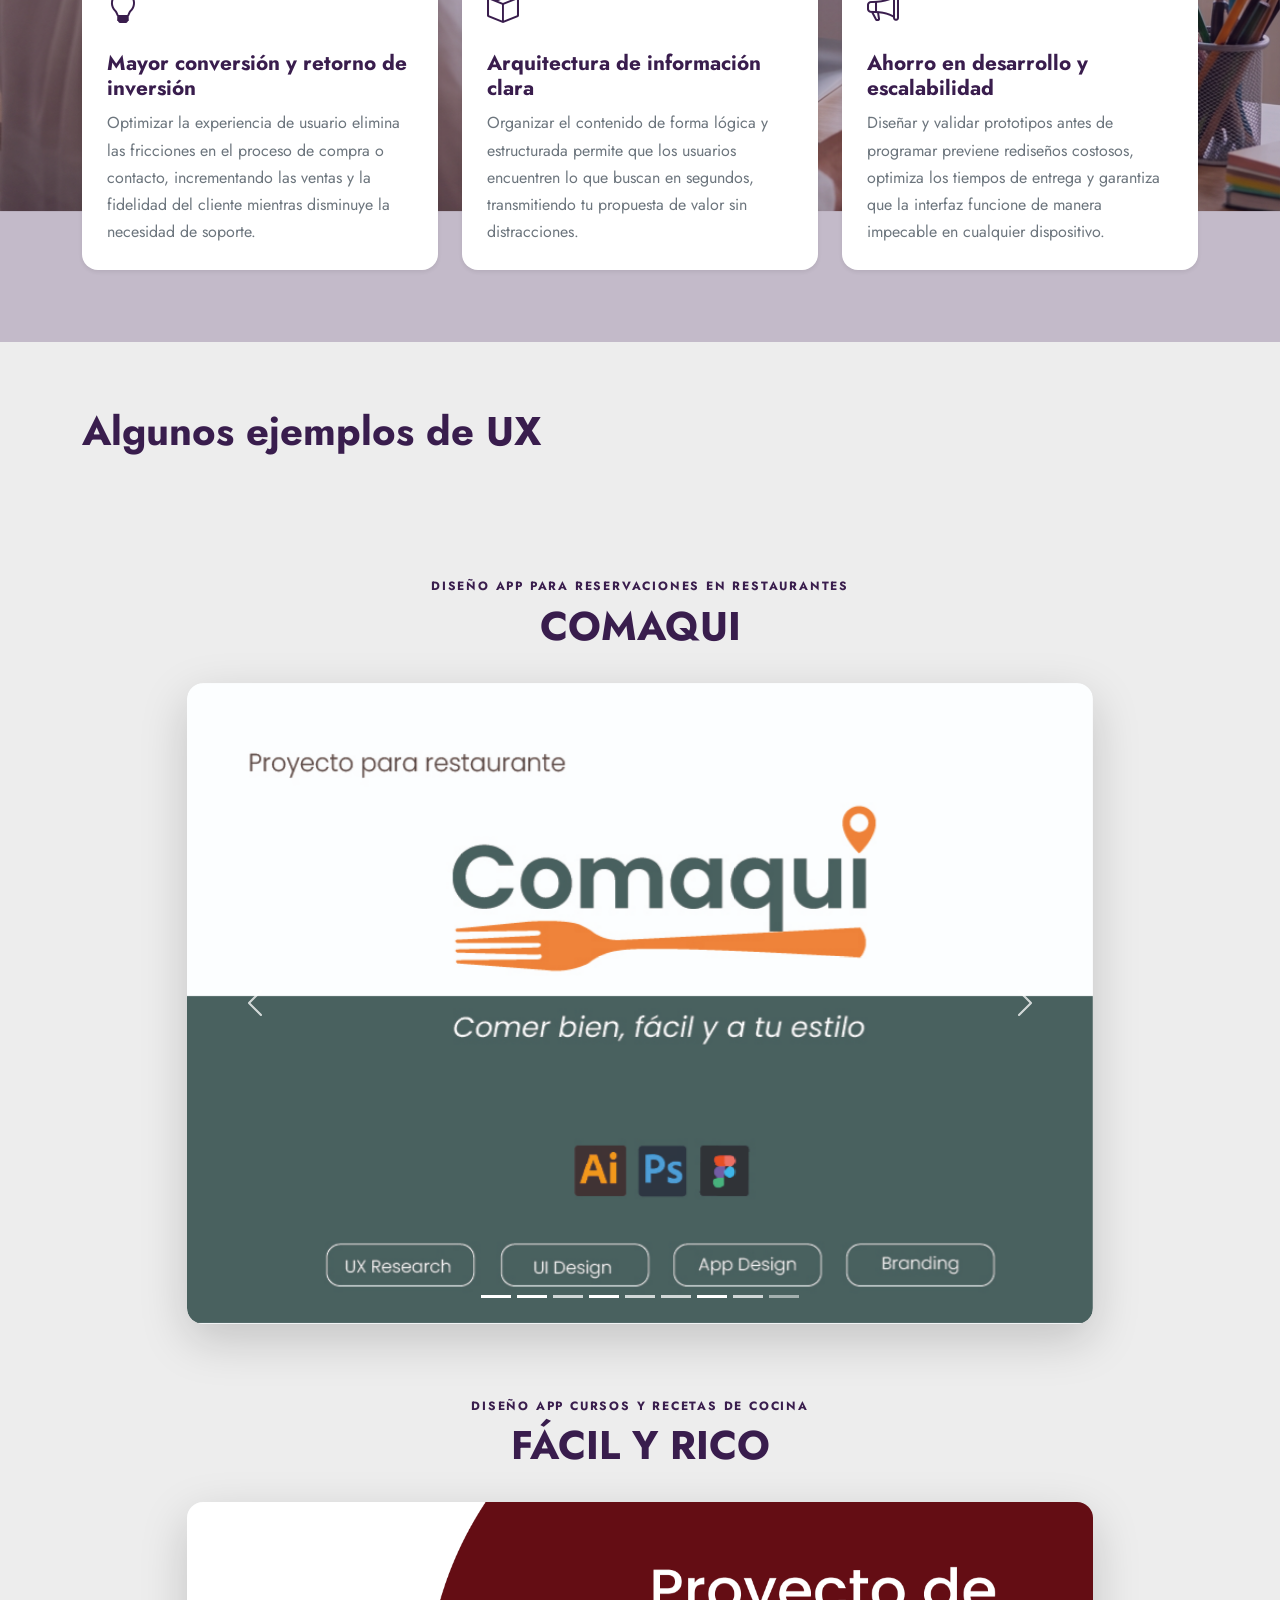
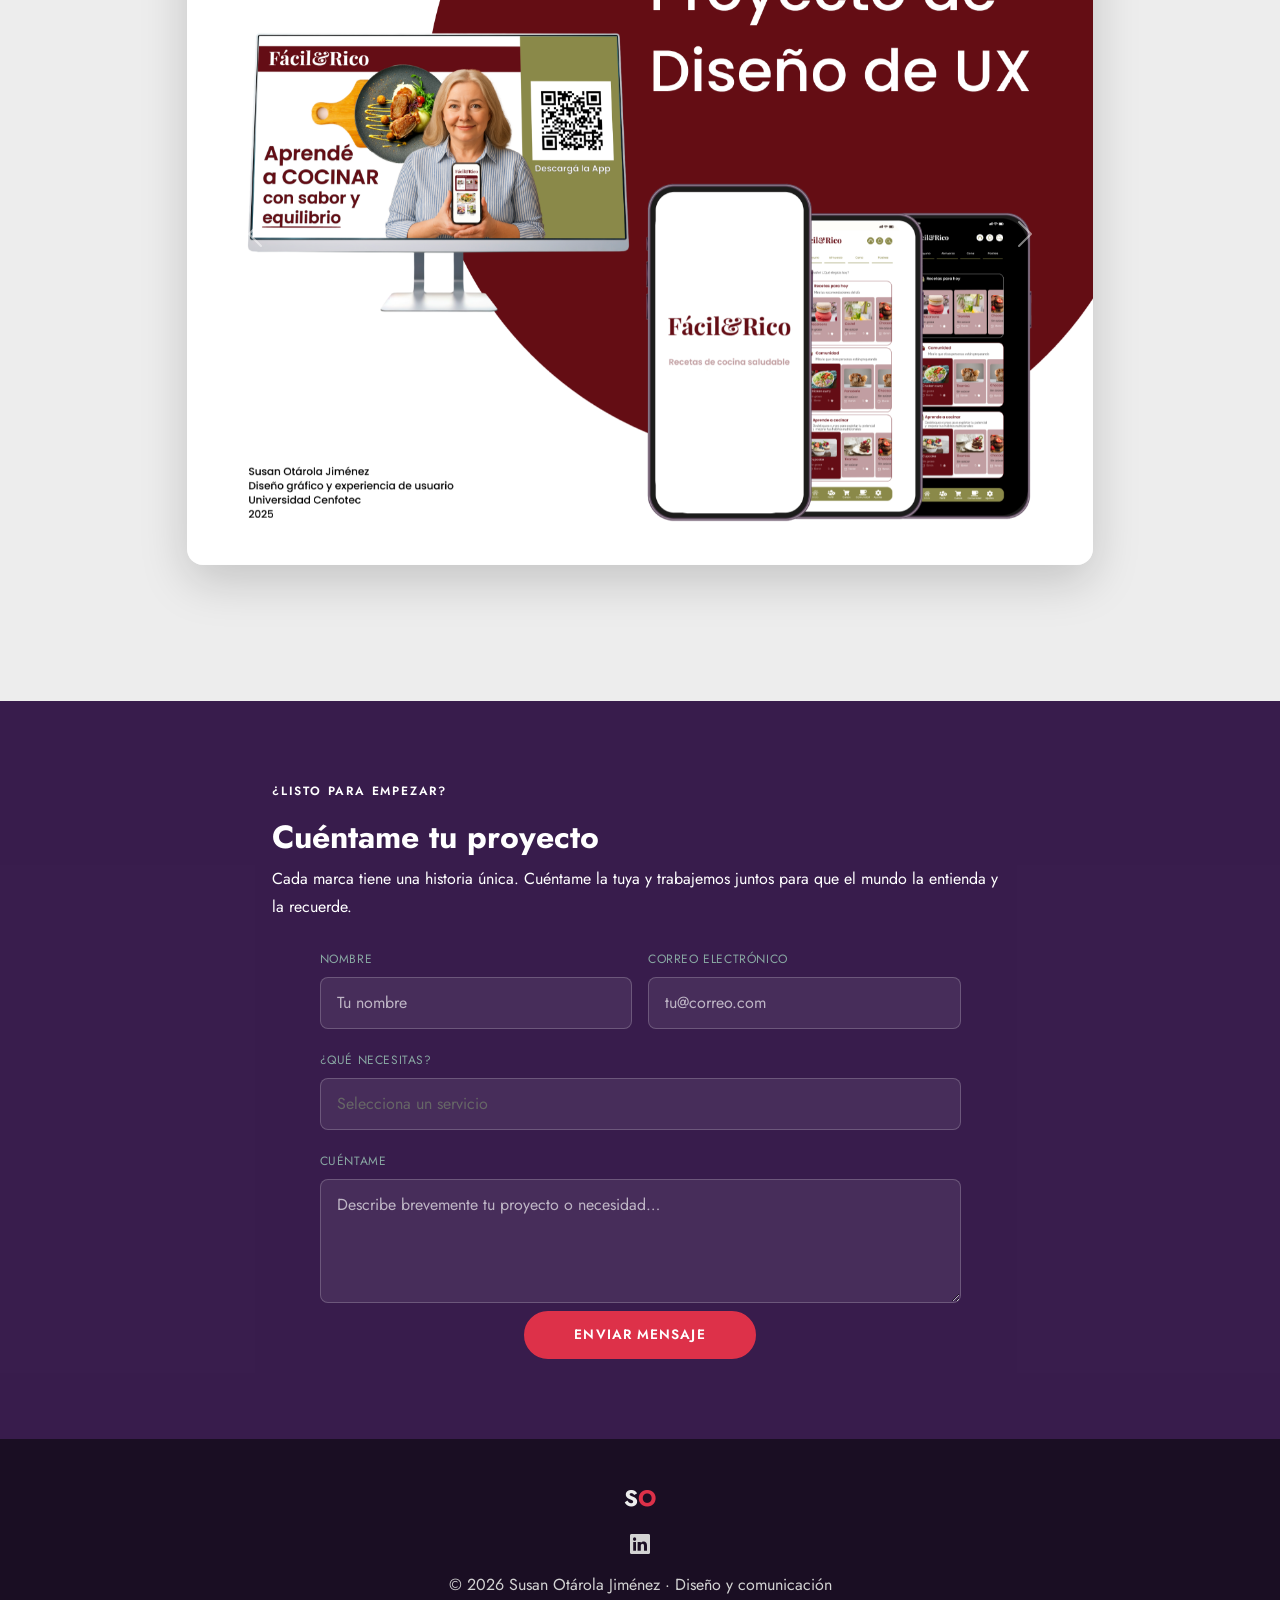
==== commit 274708ff: "Update empresas.html" ====
--- a/empresas.html
+++ b/empresas.html
@@ -96,11 +96,9 @@
   <!-- =============================================
        HERO — empresas
   ============================================= -->
-  <section id="hero-pituki" class="position-relative py-5 style-hero-pituki" style="background-color: #391d4d;">
-    <div class="hero-parallax-bg" id="heroBg" style="background-image: url('./galleta/valla.png'); opacity: 0.25;">
-    </div>
+  <section id="hero-empresas" class="position-relative py-5 style-hero-pituki" style="background-color: #391d4d;">
+    
     <div class="hero-overlay" style="background: #391d4d; opacity: 0.85;"></div>
-
     <div class="container position-relative text-white py-5" style="z-index: 3;">
       <div class="row align-items-center g-4">
         <!-- Texto principal -->
@@ -108,7 +106,7 @@
 
           <h1 class="display-4 fw-bold text-white mb-3">Comunicación para empresas</h1>
           <p class="lead text-light">
-            Diseñamos interfaces digitales claras y capacitamos a tu equipo para comunicar con impacto.
+            Diseño interfaces digitales claras y capacito a tu equipo para comunicar con impacto.
           </p>
 
           <div class="sobre-mi-pillars mt-4">
@@ -133,19 +131,18 @@
   <section id="capacitaciones" class="py-5 bg-custom-light">
     <div class="container py-4">
 
-      <!-- Encabezado de Sección -->
-      <div class="row mb-4 reveal">
-        <div class="col-lg-8">
-          <div class="p-3 p-md-4 rounded-4 shadow-sm"
-            style="background: rgba(255, 255, 255, 0.88); backdrop-filter: blur(8px); display: inline-block;">
-            <p class="tag text-uppercase fw-bold mb-1" style="color: #391d4d; letter-spacing: 1px;">Capacitaciones</p>
-            <h2 class="display-6 fw-bold m-0" style="color: #391d4d; text-shadow: 0 1px 2px rgba(255,255,255,0.8);">
-              Expresión oral y liderazgo para equipos
-            </h2>
-          </div>
-        </div>
-      </div>
-
+   <!-- Encabezado de Sección con fondo blanco 100% sólido -->
+<div class="row mb-4 reveal">
+  <div class="col-lg-8">
+    <div class="p-3 p-md-4 rounded-4 shadow-sm"
+      style="background-color: #ffffff !important; opacity: 1 !important; display: inline-block;">
+      <p class="tag text-uppercase fw-bold mb-1" style="color: #391d4d; letter-spacing: 1px;">Capacitaciones</p>
+      <h2 class="display-6 fw-bold m-0" style="color: #391d4d;">
+        Expresión oral y liderazgo para equipos
+      </h2>
+    </div>
+  </div>
+</div>
       <!-- TARJETAS DE CAPACITACION -->
       <div class="row g-4">
 
@@ -510,7 +507,7 @@
     </div>
   </section>
 
- <!-- =============================================
+  <!-- =============================================
        CONTACTO — Parallax CTA
   ============================================= -->
   <section id="contacto">
@@ -578,7 +575,7 @@
         </div>
       </div>
 
-      <!-- =============================================
+       <!-- =============================================
            Botón de WhatsApp (Líneas y letras en blanco)
       ============================================= -->
        <a href="https://api.whatsapp.com/send?phone=50685584059" 
@@ -591,6 +588,7 @@
                   </a>
     </div>
   </section>
+
   <!-- =============================================
        FOOTER
   ============================================= -->
--- a/style.css
+++ b/style.css
@@ -1,22 +1,24 @@
 /* ============================================================
-   SUSAN OTÁROLA JIMÉNEZ — Landing Page (Corregido)
+   SUSAN OTÁROLA JIMÉNEZ — Sistema de Diseño y Estilos
    ============================================= */
 
-/* ---------- Variables ---------- */
+/* ---------- Variables Globales ---------- */
 :root {
   --violet:    #391d4d;
+  --violet-dark: #1a0e23;
   --red:       #dd3149;
   --sage:      #89a8a3;
   --ivory:     #ededed;
+  --gray-light:#f7f6f4;
   --gray-mid:  #d3d3d3;
-  --gray-dark: #b2b2b2;
+  --gray-dark: #666666;
   --white:     #ffffff;
   --black:     #111111;
 
-  --ff-display: 'Jost', system-ui, -apple-system, sans-serif;
-  --ff-body:    'Jost', system-ui, -apple-system, sans-serif;
-
-  --transition: 0.3s ease;
+  --ff-main:    'Jost', system-ui, -apple-system, sans-serif;
+  --transition: all 0.3s cubic-bezier(0.25, 0.8, 0.25, 1);
+  --shadow-sm:  0 4px 12px rgba(0, 0, 0, 0.05);
+  --shadow-lg:  0 12px 30px rgba(0, 0, 0, 0.12);
 }
 
 /* ---------- Reset & Base ---------- */
@@ -25,7 +27,7 @@
 html { scroll-behavior: smooth; }
 
 body {
-  font-family: var(--ff-body);
+  font-family: var(--ff-main);
   font-size: 1rem;
   color: var(--black);
   background-color: var(--white);
@@ -36,78 +38,74 @@
 img { max-width: 100%; height: auto; display: block; }
 a { color: inherit; text-decoration: none; }
 
-/* Protegemos los iconos de Bootstrap para que no pierdan su fuente */
+/* Iconos Bootstrap */
 .bi, [class^="bi-"], [class*=" bi-"] {
   font-family: bootstrap-icons !important;
 }
 
-/* Encabezados y Tipografía Global Jost */
+/* Tipografía Global */
 h1, h2, h3, h4, h5, h6, 
 .display-1, .display-2, .display-3, .display-4, .display-5, .display-6 {
-  font-family: var(--ff-display);
+  font-family: var(--ff-main);
   font-weight: 700;
-  line-height: 1.2;
+  line-height: 1.25;
 }
 
 h1, .display-4 {
-  font-size: clamp(3rem, 7vw, 5.5rem) !important;
-  line-height: 1.1 !important;
+  font-size: clamp(2.2rem, 5vw, 3.8rem) !important;
+  line-height: 1.15 !important;
 }
 
 p, span, a, li, input, textarea, select, button, label {
-  font-family: var(--ff-body);
+  font-family: var(--ff-main);
 }
 
 p { font-weight: 400; }
 .lead { font-weight: 300; }
 
 .tag {
-  font-family: var(--ff-body);
-  font-size: 0.7rem;
-  font-weight: 500;
-  letter-spacing: 0.18em;
+  font-size: 0.75rem;
+  font-weight: 600;
+  letter-spacing: 0.15em;
   text-transform: uppercase;
   color: var(--sage);
 }
 
-/* ---------- Botones ---------- */
+/* ---------- Componentes: Botones ---------- */
 .btn-so {
   border-radius: 30px;
-  display: inline-block;
-  width: fit-content;
-  padding: 0.75rem 2rem;
+  display: inline-flex;
+  align-items: center;
+  justify-content: center;
+  padding: 0.65rem 1.8rem;
   border: 2px solid var(--red);
   color: var(--red);
   font-size: 0.85rem;
-  font-weight: 500;
-  letter-spacing: 0.1em;
+  font-weight: 600;
+  letter-spacing: 0.08em;
   text-transform: uppercase;
   transition: var(--transition);
   cursor: pointer;
   background: transparent;
 }
-.btn-so:hover { background: var(--red); color: var(--white); }
+.btn-so:hover { background: var(--red); color: var(--white); transform: translateY(-2px); }
 .btn-so--filled { background: var(--red); color: var(--white); }
 .btn-so--filled:hover { background: transparent; color: var(--red); }
 .btn-so--light { border-color: var(--ivory); color: var(--ivory); }
 .btn-so--light:hover { background: var(--ivory); color: var(--violet); }
 
-/* ---------- Barra Superior Accesibilidad ---------- */
+/* ---------- Accesibilidad & Navbar ---------- */
 .top-bar {
   position: relative;
   z-index: 1040;
-  background-color: #f7f6f4;
+  background-color: var(--gray-light);
   padding: 6px 16px;
   display: flex;
   justify-content: flex-end;
   align-items: center;
 }
 
-.font-size-control {
-  display: flex;
-  align-items: center;
-  gap: 6px;
-}
+.font-size-control { display: flex; align-items: center; gap: 6px; }
 
 .font-btn {
   background: transparent;
@@ -123,286 +121,274 @@
   cursor: pointer;
   transition: var(--transition);
 }
-.font-btn:hover, .font-btn.active {
-  background: var(--sage);
-  color: var(--violet);
-}
-
-/* ---------- Navbar ---------- */
+.font-btn:hover, .font-btn.active { background: var(--sage); color: var(--violet); }
+
 #navbar {
   position: sticky;
   top: 0;
   z-index: 1030;
   width: 100%;
   padding: 12px 0;
-  background-color: #ffffff;
-  transition: all 0.3s ease;
+  background-color: var(--white);
+  transition: var(--transition);
 }
 
 #navbar.scrolled {
-  background: var(--ivory);
-  box-shadow: 0 2px 20px rgba(0,0,0,0.15);
+  background: rgba(255, 255, 255, 0.95);
+  backdrop-filter: blur(10px);
+  box-shadow: var(--shadow-sm);
 }
 
 .navbar-brand img { height: 40px !important; width: auto; }
 
 .navbar-nav .nav-link {
-  font-size: 0.8rem;
+  font-size: 0.85rem;
   font-weight: 500;
-  letter-spacing: 0.1em;
+  letter-spacing: 0.08em;
   text-transform: uppercase;
   color: var(--violet) !important;
-  padding: 0.4rem 1rem !important;
+  padding: 0.5rem 1rem !important;
   transition: color var(--transition);
 }
 
 .navbar-nav .nav-link:hover,
-.navbar-nav .nav-link.active {
-  color: var(--red) !important;
-}
-
-/* ---------- Hero Section ---------- */
+.navbar-nav .nav-link.active { color: var(--red) !important; }
+
+/* ---------- Secciones Principales ---------- */
+/* Hero Home */
 #hero {
-  position: relative;
+ position: relative;
+  overflow: hidden; /* Evita que la imagen del Parallax sobresalga */
   min-height: 85vh;
   display: flex;
   align-items: center;
-  background-image: url('./files/imageHero.png');
+  padding: 5rem 0;
+  background-color: var(--violet); /* Fondo de respaldo */
+}
+
+.hero-parallax-bg {
+  position: absolute;
+  top: 0;
+  left: 0;
+  width: 100%;
+  height: 130%; /* Altura adicional para permitir el desplazamiento del scroll */
   background-size: cover;
   background-position: center top;
-  padding: 5rem 0;
+  background-repeat: no-repeat;
+  z-index: 1;
+  will-change: transform;
 }
 
 .hero-overlay {
   position: absolute;
   inset: 0;
-  background: linear-gradient(135deg, rgba(57,29,77,0.85) 50%, rgba(57,29,77,0.55));
- display: none;
-}
-}
-
-.hero-content { position: relative; z-index: 2; }
-.hero-content h2 { color: var(--ivory); margin-bottom: 1.4rem; }
-.hero-content .lead { color: var(--gray-mid); max-width: 580px; }
-
-.hero-foto {
-  width: 100%;
-  max-width: 380px;
-  margin-left: auto;
-  margin-right: auto;
-  border-radius: 16px;
-  overflow: hidden;
-  box-shadow: 0 20px 50px rgba(0,0,0,0.35);
-}
-.hero-foto img {
-  width: 100%;
-  height: auto;
-  aspect-ratio: 4/5;
-  object-fit: cover;
-  display: block;
-}
-@media (max-width: 991.98px) {
-  .hero-foto { max-width: 280px; }
-}
-
-/* ---------- Servicios & Proceso ---------- */
+  background: linear-gradient(135deg, rgba(57, 29, 77, 0.88) 0%, rgba(57, 29, 77, 0.6) 100%);
+  z-index: 2;
+  pointer-events: none;
+}
+
+.hero-content {
+  position: relative;
+  z-index: 3; /* Coloca el texto por encima del parallax y del overlay */
+}
+/* ---------- Corrección de color H2 en la sección Hero ---------- */
+#hero .hero-content h2 {
+  color: #ffffff !important;
+}
+
+/* ---------- Corrección Etiquetas Invisibles en Hero ---------- */
+#hero .pillar-tag {
+  border-color: rgba(255, 255, 255, 0.4);
+  color: var(--ivory); /* Cambia el texto morado a marfil/blanco */
+  background-color: rgba(255, 255, 255, 0.08);
+  backdrop-filter: blur(4px);
+}
+
+#hero .pillar-tag:hover {
+  border-color: var(--sage);
+  color: var(--white);
+  background-color: rgba(137, 168, 163, 0.2);
+}
+/* Servicios & Tarjetas */
 #servicios {
   position: relative;
-  padding: 6rem 0;
+  padding: 5rem 0;
   background-color: var(--violet);
+  overflow: hidden;
+}
+
+.servicios-parallax-bg {
+  position: absolute;
+  top: 0; left: 0; width: 100%; height: 130%;
+  background-size: cover; background-position: center;
+  z-index: 1;
 }
 
 .servicios-overlay {
-  position: absolute;
-  inset: 0;
-  background: rgba(57,29,77,0.85);
-}
-
-.servicios-content { position: relative; z-index: 2; }
-.servicios-content .intro { color: var(--gray-mid); }
+  position: absolute; inset: 0;
+  background: rgba(57, 29, 77, 0.82);
+  z-index: 2;
+}
+
+.servicios-content { position: relative; z-index: 3; }
 
 .servicio-card {
-  background: rgba(255,255,255,0.08);
-  border: 1px solid rgba(255,255,255,0.18);
-  padding: 2rem 1.8rem;
-  border-radius: 12px;
+  background: rgba(255, 255, 255, 0.06);
+  border: 1px solid rgba(255, 255, 255, 0.15);
+  padding: 2.2rem 1.8rem;
+  border-radius: 16px;
   height: 100%;
   transition: var(--transition);
 }
 .servicio-card:hover {
-  border-color: #89a8a3;
-  background: rgba(137,168,163,0.1);
+  border-color: var(--sage);
+  background: rgba(255, 255, 255, 0.12);
+  transform: translateY(-4px);
 }
 
 .servicio-icon { font-size: 2rem; color: var(--sage); margin-bottom: 1rem; }
-.servicio-card h3 { color: var(--ivory); font-size: 1.3rem; margin-bottom: 0.6rem; }
-.servicio-card p { color: var(--gray-mid); font-size: 0.92rem; }
-.servicio-card ul { color: var(--gray-mid); font-size: 0.92rem; }
-.servicio-card ul li { margin-bottom: 0.4rem; }
-.servicio-card ul li:last-child { margin-bottom: 0; }
+.servicio-card h3 { font-size: 1.3rem; margin-bottom: 0.8rem; }
 
 /* Proceso */
 .proceso-wrap {
   background: var(--ivory);
-  border-radius: 24px;
+  border-radius: 20px;
   padding: 3rem 2rem;
-  margin-top: 4rem;
-}
-
+}
+
+.proceso-step { display: flex; gap: 1.5rem; margin-bottom: 2rem; }
 .paso-num {
-  font-size: 3rem;
+  font-size: 2.5rem;
   font-weight: 700;
   color: var(--sage);
-  min-width: 60px;
-}
-
-.paso-body h3 { color: var(--violet); font-size: 1.3rem; }
-.paso-body p { color: #444; }
-
-/* ---------- Sobre mí ---------- */
-#sobre-mi { padding: 6rem 0; background: var(--white); }
-.sobre-mi-texto h2 { color: var(--violet); }
-.sobre-mi-texto p { color: #444; }
+  line-height: 1;
+}
+.paso-body h3 { color: var(--violet); font-size: 1.25rem; }
+
+/* Sobre Mí */
+#sobre-mi { padding: 5rem 0; background: var(--white); }
+.sobre-mi-foto img { border-radius: 16px; box-shadow: var(--shadow-lg); }
 
 .pillar-tag {
-  font-size: 0.72rem;
+  font-size: 0.75rem;
   font-weight: 500;
-  letter-spacing: 0.1em;
-  text-transform: uppercase;
-  padding: 0.35rem 0.85rem;
+  letter-spacing: 0.05em;
+  padding: 0.4rem 1rem;
   border: 1px solid var(--violet);
   color: var(--violet);
   border-radius: 20px;
   display: inline-block;
-  margin: 0.2rem;
-}
-
-
-/* ---------- Portafolio ---------- */
-#portafolio { padding: 6rem 0; background: var(--white); }
-.portfolio-card { position: relative; overflow: hidden; border-radius: 12px; width: 100%; min-height: 280px; background-color: var(--violet);}
-.portfolio-card img { width: 100%; height: 280px; aspect-ratio: 4/3; object-fit: cover; display: block; transition: transform 0.4s ease; }
+  margin: 0.25rem;
+}
+
+/* Portafolio */
+#portafolio { padding: 5rem 0; background: var(--white); }
+.portfolio-card {
+  position: relative;
+  overflow: hidden;
+  border-radius: 16px;
+  background-color: var(--violet);
+  box-shadow: var(--shadow-sm);
+}
+.portfolio-card img {
+  width: 100%; height: 280px;
+  object-fit: cover;
+  transition: transform 0.5s ease;
+}
 .portfolio-card:hover img { transform: scale(1.05); }
 
 .portfolio-overlay {
-  position: absolute;
-  inset: 0;
-  background: linear-gradient(to top, rgba(57,29,77,0.88) 0%, rgba (57,29,77,0.2) 60%, transparent 100%);
-  display: flex;
-  align-items: flex-end;
-  justify-content: center;
-  padding: 1.5rem 1rem;
-  opacity: 0;
+  position: absolute; inset: 0;
+  background: linear-gradient(to top, rgba(57,29,77,0.95) 0%, rgba(57,29,77,0.3) 100%);
+  display: flex; align-items: flex-end; justify-content: center;
+  padding: 2rem 1rem; opacity: 0;
   transition: opacity 0.3s ease;
 }
 .portfolio-card:hover .portfolio-overlay { opacity: 1; }
 
-/* ---------- Contacto ---------- */
-#contacto {
-  position: relative;
-  padding: 6rem 0;
-  background-color: var(--violet);
-}
-
-.contacto-overlay { position: absolute; inset: 0; background: rgba(57,29,77,0.9); }
+/* Formulario Contacto */
+#contacto { position: relative; padding: 5rem 0; background-color: var(--violet); }
+.contacto-overlay { position: absolute; inset: 0; background: rgba(57, 29, 77, 0.92); }
 .contacto-content { position: relative; z-index: 2; }
-.contacto-content h2 { color: var(--ivory); }
-.contacto-content p { color: var(--gray-mid); }
-
+
+/* ---------- Corrección de texto blanco en Contacto ---------- */
+#contacto .contacto-content h2,
+#contacto .contacto-content p,
+#contacto .contacto-content .tag {
+  color: #ffffff !important;
+}
 .form-so .form-control, .form-so .form-select {
-  background: rgba(255,255,255,0.08);
-  border: 1px solid rgba(255,255,255,0.2);
+  background: rgba(255, 255, 255, 0.08);
+  border: 1px solid rgba(255, 255, 255, 0.2);
   color: var(--ivory);
   padding: 0.8rem 1rem;
-}
-.form-so .form-control::placeholder { color: rgba(255, 255, 255, 0.75) !important; }
-.form-so .form-label { color: var(--sage); font-size: 0.75rem; text-transform: uppercase; }
-
-/* ---------- Footer ---------- */
-#footer { background: #1a0e23; padding: 2.5rem 0; text-align: center; color: var(--gray-dark); }
-.footer-brand { font-size: 1.4rem; color: var(--ivory); }
+  border-radius: 8px;
+}
+/* ---------- Texto gris en los campos del formulario ---------- */
+.form-so .form-select,
+.form-so .form-select option {
+  color: var(--gray-dark) !important; /* Gris claro para el texto de las opciones */
+  background-color: var(GRAY --gray-mid) !important; /* Fondo morado oscuro para que la lista desplegada sea legible */
+}
+.form-so .form-control:focus, .form-so .form-select:focus {
+  background: rgba(255, 255, 255, 0.15);
+  border-color: var(--sage);
+  box-shadow: none;
+  color: var(--white);
+}
+.form-so .form-control::placeholder { color: rgba(255, 255, 255, 0.65); }
+.form-so .form-label { color: var(--sage); font-size: 0.75rem; text-transform: uppercase; letter-spacing: 0.05em; }
+
+/* Custom Utilities para Subpáginas */
+.bg-custom-light { background-color: var(--ivory) !important; }
+.badge-custom { background-color: var(--ivory) !important; color: var(--violet) !important; font-weight: 600; }
+
+/* Botón Flotante de WhatsApp (Diseño Minimalista Elegante) */
+.whatsapp-float {
+  position: fixed;
+  bottom: 24px;
+  right: 24px;
+  z-index: 9999;
+  background-color: #13f164;
+  color: var(--white);
+  border: 1.5px solid rgba(255, 255, 255, 0.3);
+  padding: 10px 20px;
+  border-radius: 50px;
+  display: inline-flex;
+  align-items: center;
+  gap: 10px;
+  font-size: 0.88rem;
+  font-weight: 600;
+  box-shadow: 0 8px 24px rgba(0, 0, 0, 0.2);
+  transition: var(--transition);
+}
+.whatsapp-float:hover {
+  background-color: #28ab58;
+  border-color: #25D366;
+  color: var(--white);
+  transform: translateY(-3px);
+  box-shadow: 0 12px 28px rgba(37, 211, 102, 0.35);
+}
+
+/* Footer */
+#footer { background: var(--violet-dark); padding: 2.5rem 0; text-align: center; color: var(--gray-mid); }
+.footer-brand { font-size: 1.4rem; color: var(--ivory); font-weight: 700; }
 .footer-brand span { color: var(--red); }
-.footer-social a { color: var(--gray-dark); font-size: 1.2rem; margin: 0 0.5rem; }
+.footer-social a { color: var(--gray-mid); font-size: 1.25rem; margin: 0 0.5rem; transition: var(--transition); }
 .footer-social a:hover { color: var(--sage); }
 
-/* ---------- Corrección para visibilidad inmediata ---------- */
+/* Control de Accesibilidad (Tamaños de fuente) */
+html.font-small  { font-size: 87.5%; }
+html.font-medium { font-size: 100%; }
+html.font-large  { font-size: 112.5%; }
+
+/* Scroll Reveal Base */
 .reveal {
+  opacity: 0;
+  transform: translateY(20px);
+  transition: opacity 0.6s ease-out, transform 0.6s ease-out;
+}
+.reveal.visible {
   opacity: 1 !important;
-  transform: none !important;
-}
-#servicios {
-  position: relative;
-  overflow: hidden;
-  padding: 6rem 0;
-  background-color: #391d4d; /* Fondo de respaldo por si tarda en cargar */
-}
-
-.servicios-parallax-bg {
-  position: absolute;
-  top: 0;
-  left: 0;
-  width: 100%;
-  height: 130%; /* Altura extra para permitir el desplazamiento del parallax */
-  background-size: cover;
-  background-position: center;
-  background-repeat: no-repeat;
-  z-index: 1;
-  will-change: transform;
-}
-
-.servicios-overlay {
-  position: absolute;
-  top: 0;
-  left: 0;
-  width: 100%;
-  height: 100%;
-  background: rgba(57, 29, 77, 0.75); /* Tinte morado sobre la imagen */
-  z-index: 2;
-  pointer-events: none;
-}
-
-.servicios-content {
-  position: relative;
-  z-index: 3; /* Asegura que el texto quede por encima de la imagen y el tinte */
-}
-/* ---------- Control de tamaño de texto (accesibilidad) ---------- */
-html.font-small  { font-size: 87.5%; }   /* ≈14px */
-html.font-medium { font-size: 100%; }    /* 16px, tamaño base */
-html.font-large  { font-size: 115%; }    /* ≈18.4px */
-
-/* boton flotante whatsapp */
-.whatsapp-btn-float {
-  position: fixed;
-  bottom: 25px;
-  right: 25px;
-  width: 60px;
-  height: 60px;
-  background-color: #25D366;
-  color: #FFFFFF;
-  border-radius: 50%;
-  display: flex;
-  align-items: center;
-  justify-content: center;
-  box-shadow: 0px 4px 10px rgba(0, 0, 0, 0.3);
-  z-index: 9999;
-  transition: transform 0.3s ease, box-shadow 0.3s ease;
-  text-decoration: none;
-}
-
-/* Efecto al pasar el cursor (Hover) */
-.whatsapp-btn-float:hover {
-  transform: scale(1.1);
-  box-shadow: 0px 6px 14px rgba(0, 0, 0, 0.4);
-  color: #FFFFFF;
-}
-.carousel-control-prev-icon,
-.carousel-control-next-icon {
-  background-color: #391d4d;
-  border-radius: 50%;
-  padding: 1.5rem;
-  background-size: 50%;
-}
-
-.carousel-indicators [data-bs-target] {
-  background-color: #391d4d;
-}
+  transform: translateY(0) !important;
+}
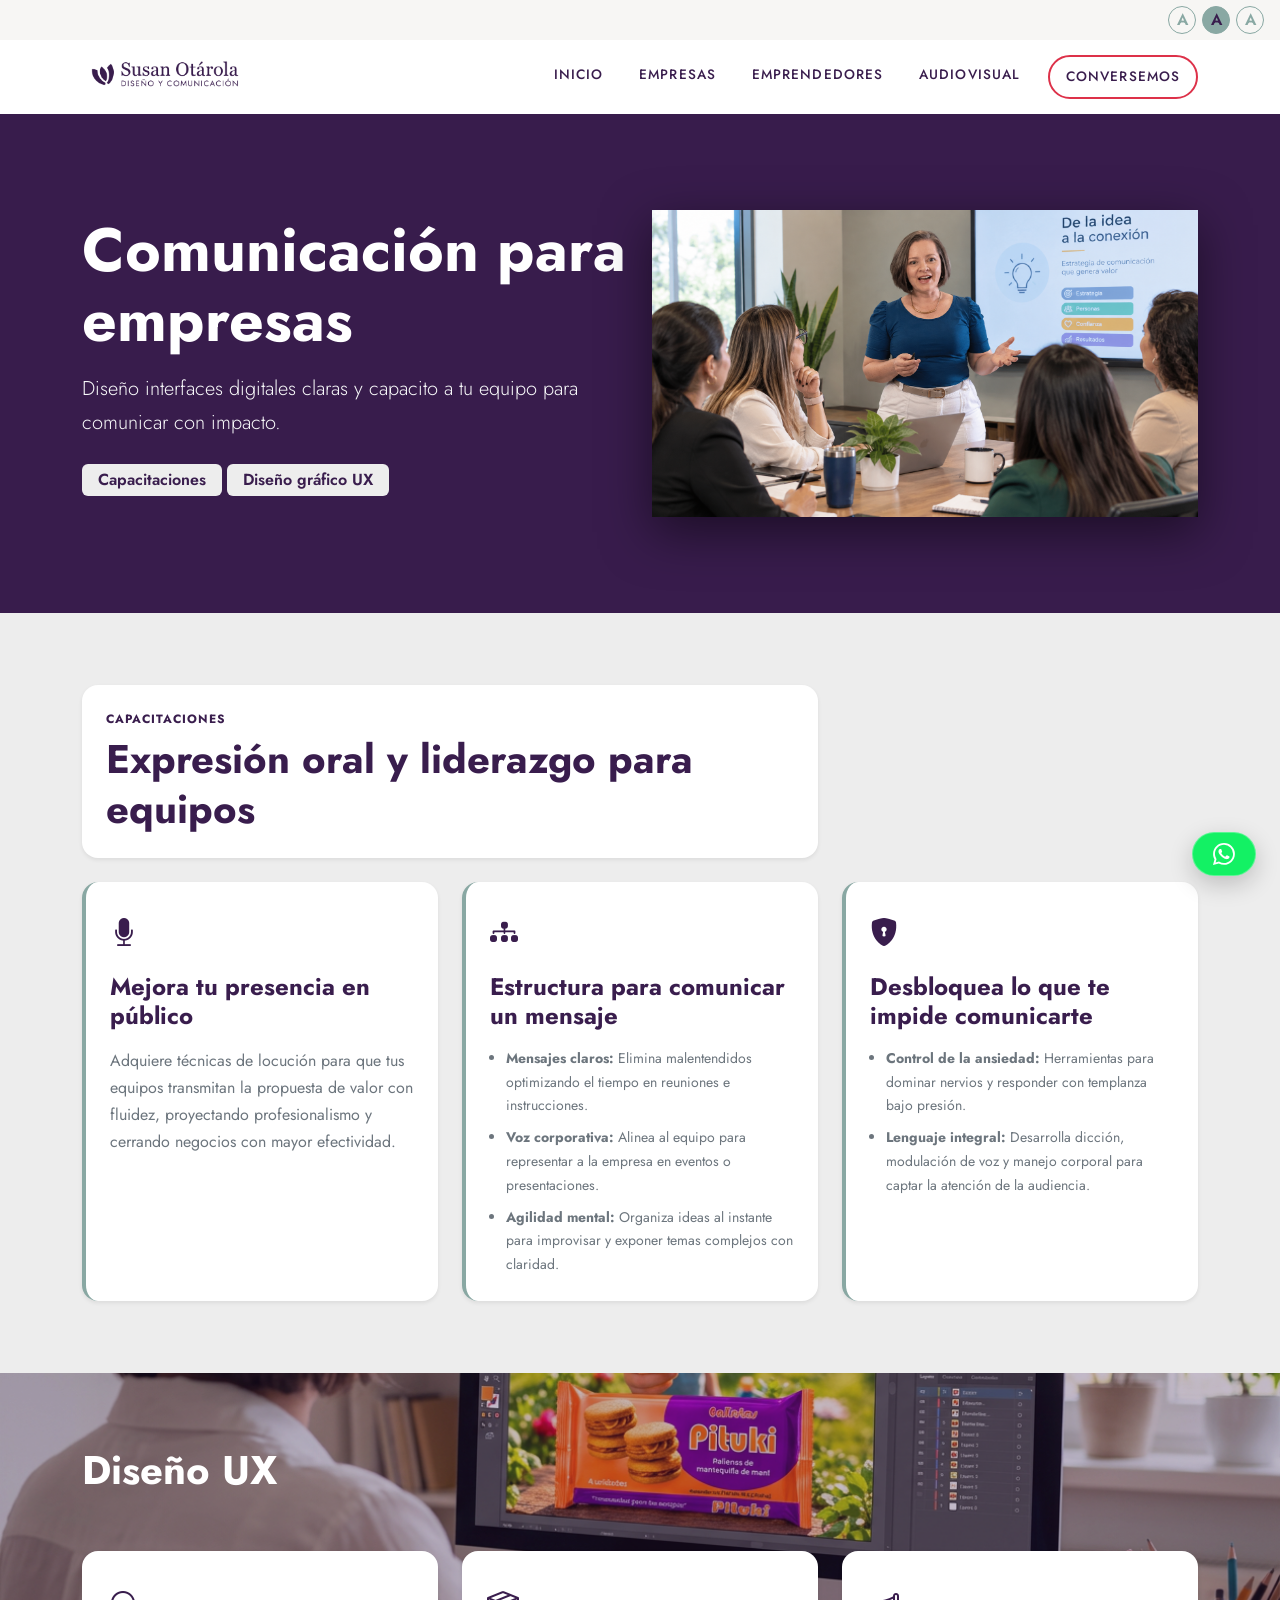
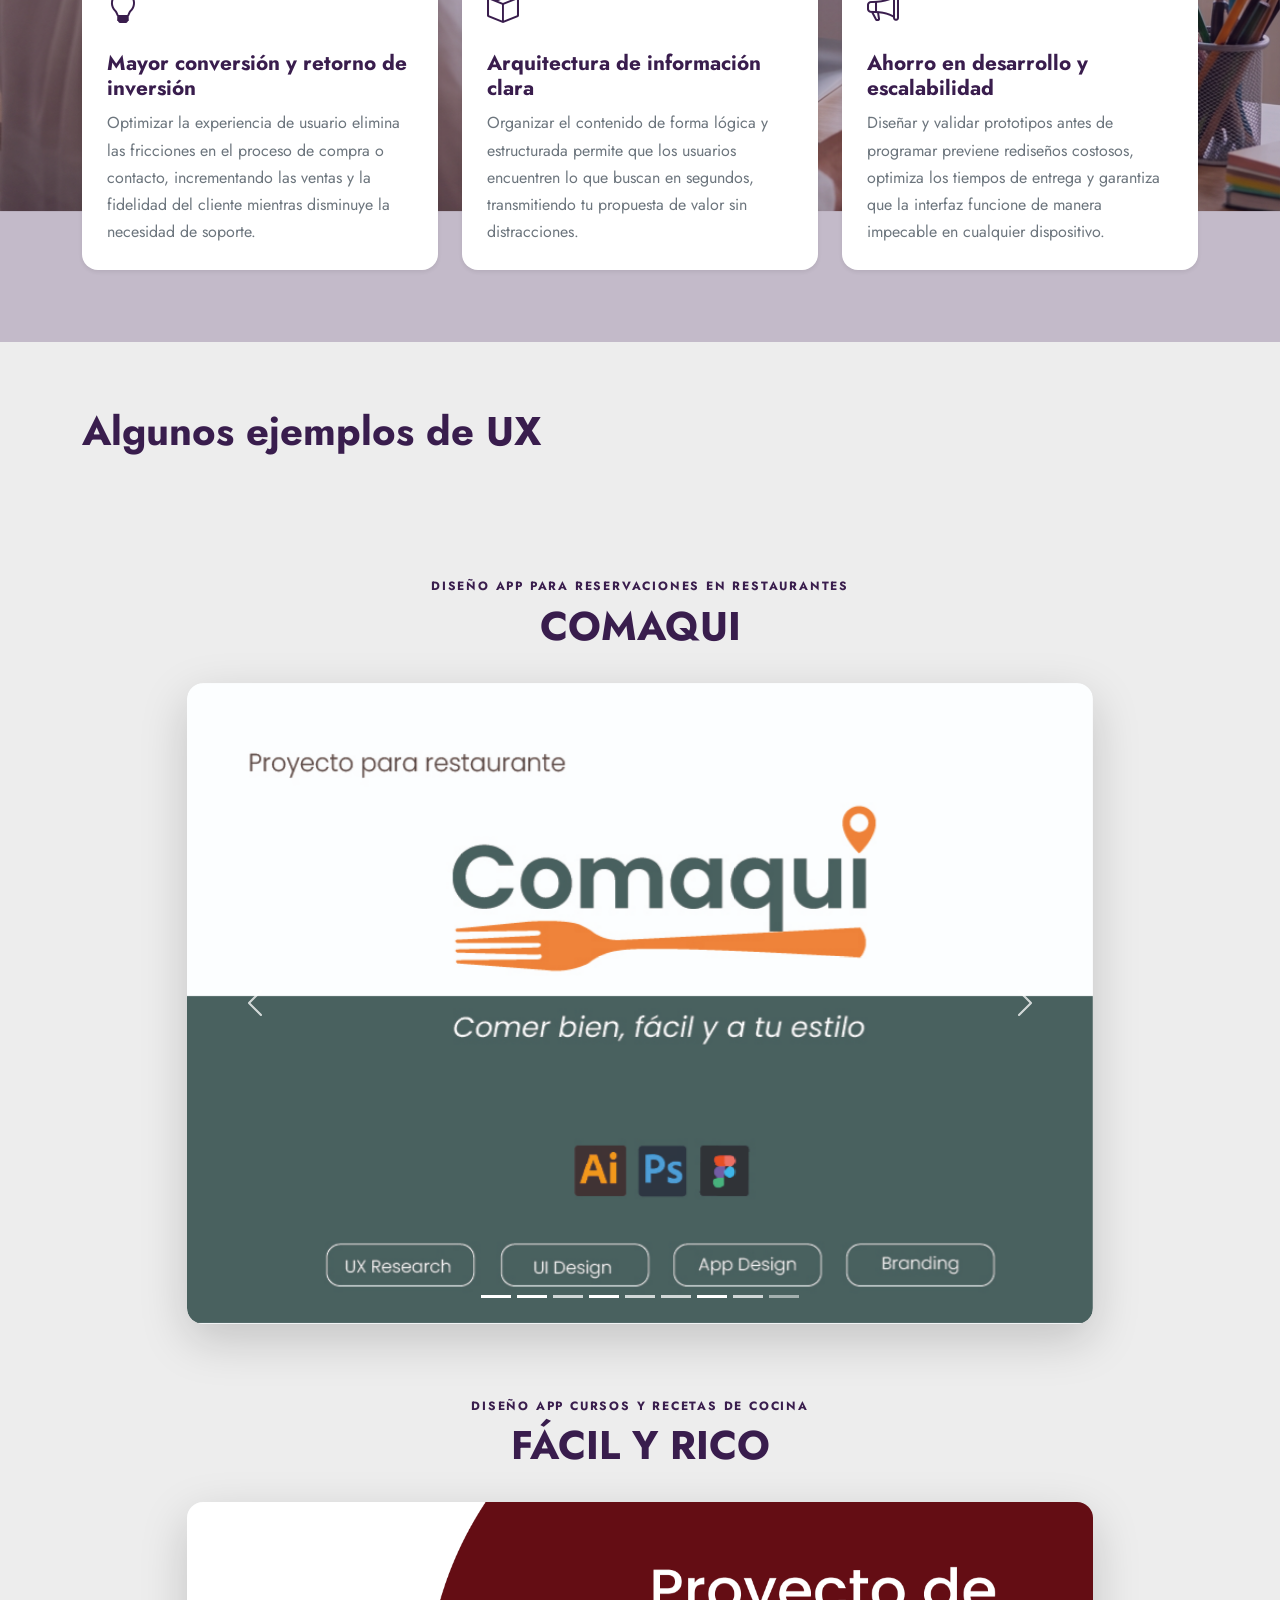
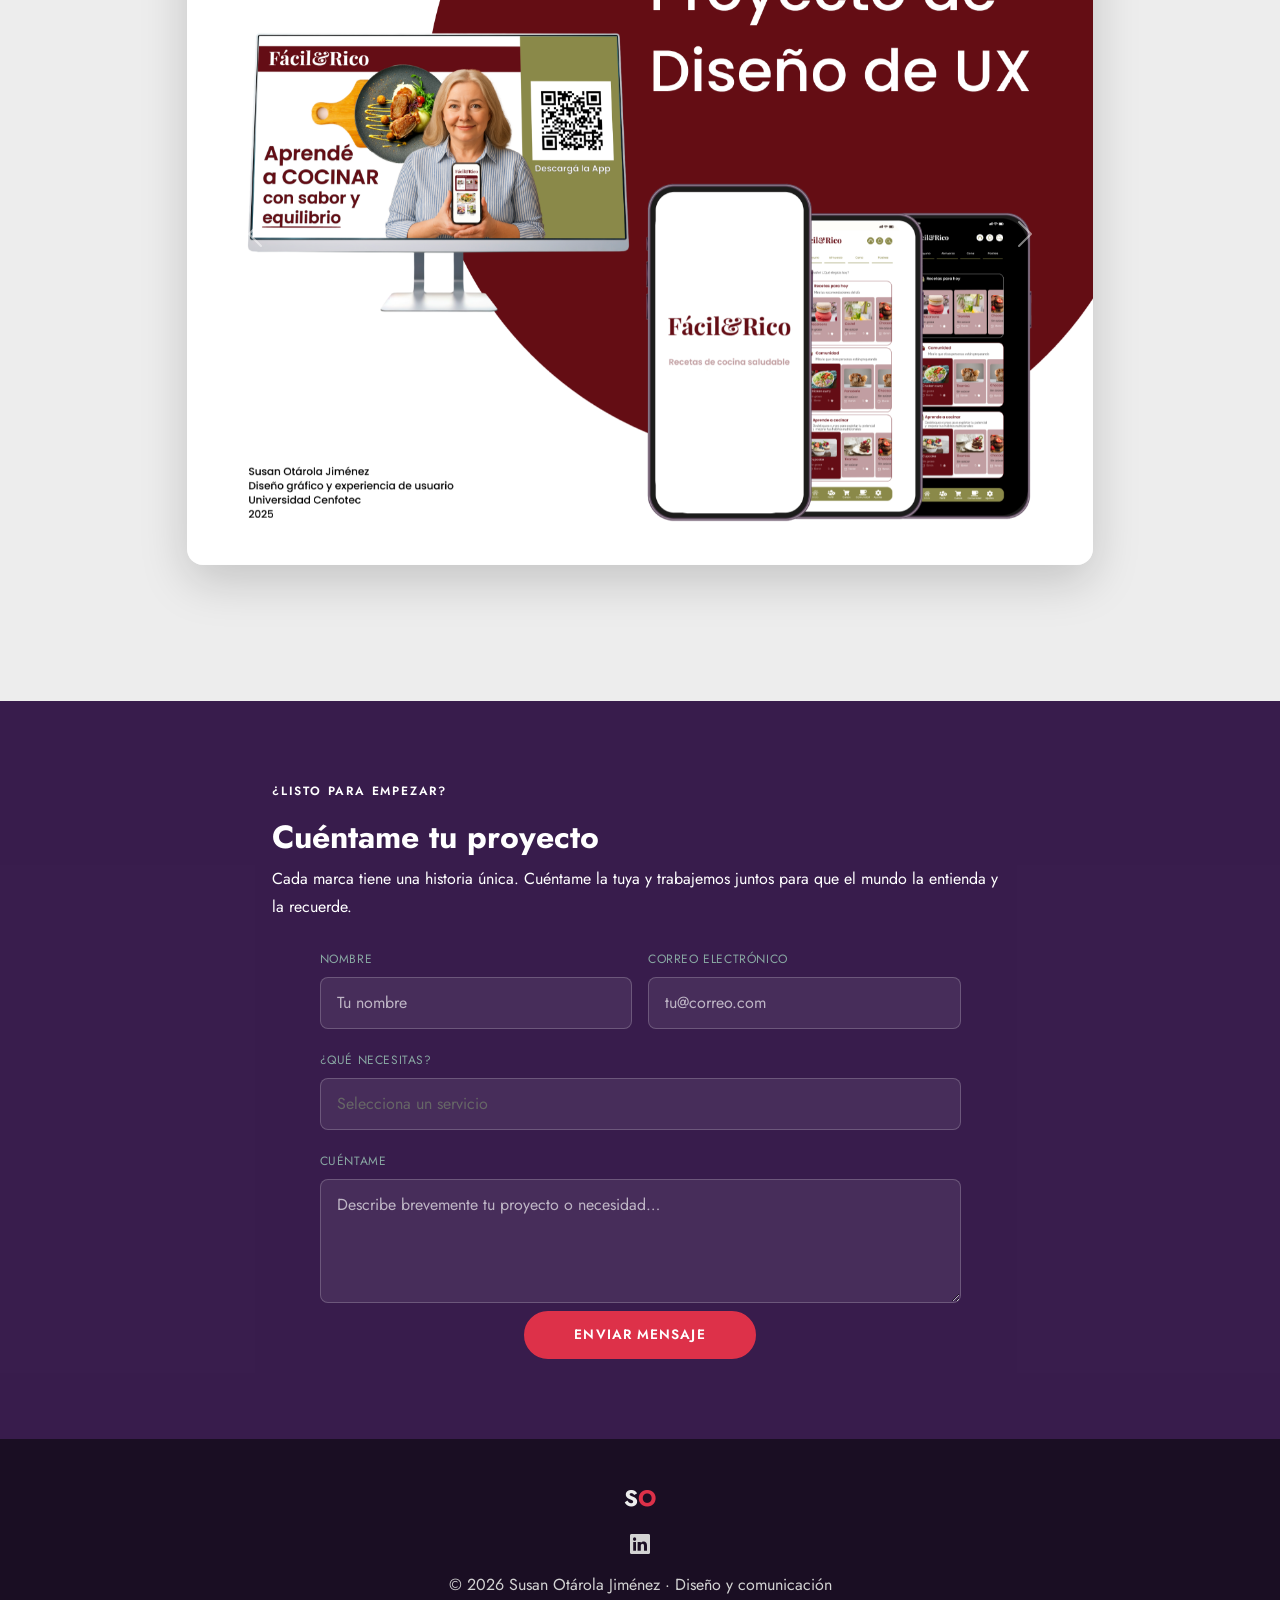
==== commit e2316737: "Update empresas.html" ====
--- a/empresas.html
+++ b/empresas.html
@@ -84,10 +84,12 @@
       <div class="collapse navbar-collapse justify-content-end" id="navMenu">
         <ul class="navbar-nav gap-1">
           <li class="nav-item"><a class="nav-link" href="index.html">Inicio</a></li>
-          <li class="nav-item"><a class="nav-link" href="index.html#servicios">Servicios</a></li>
+          <li class="nav-item"><a class="nav-link" href="empresas.html">Empresas</a></li>
+               <li class="nav-item"><a class="nav-link" href="pituki.html">Emprendedores</a></li>
+                  <li class="nav-item"><a class="nav-link" href="portafolio.html">Audiovisual</a></li>
           <li class="nav-item ms-lg-2">
             <a class="nav-link btn-so px-3 py-1" href="#contacto">Conversemos</a>
-          </li>
+            </li>
         </ul>
       </div>
     </div>
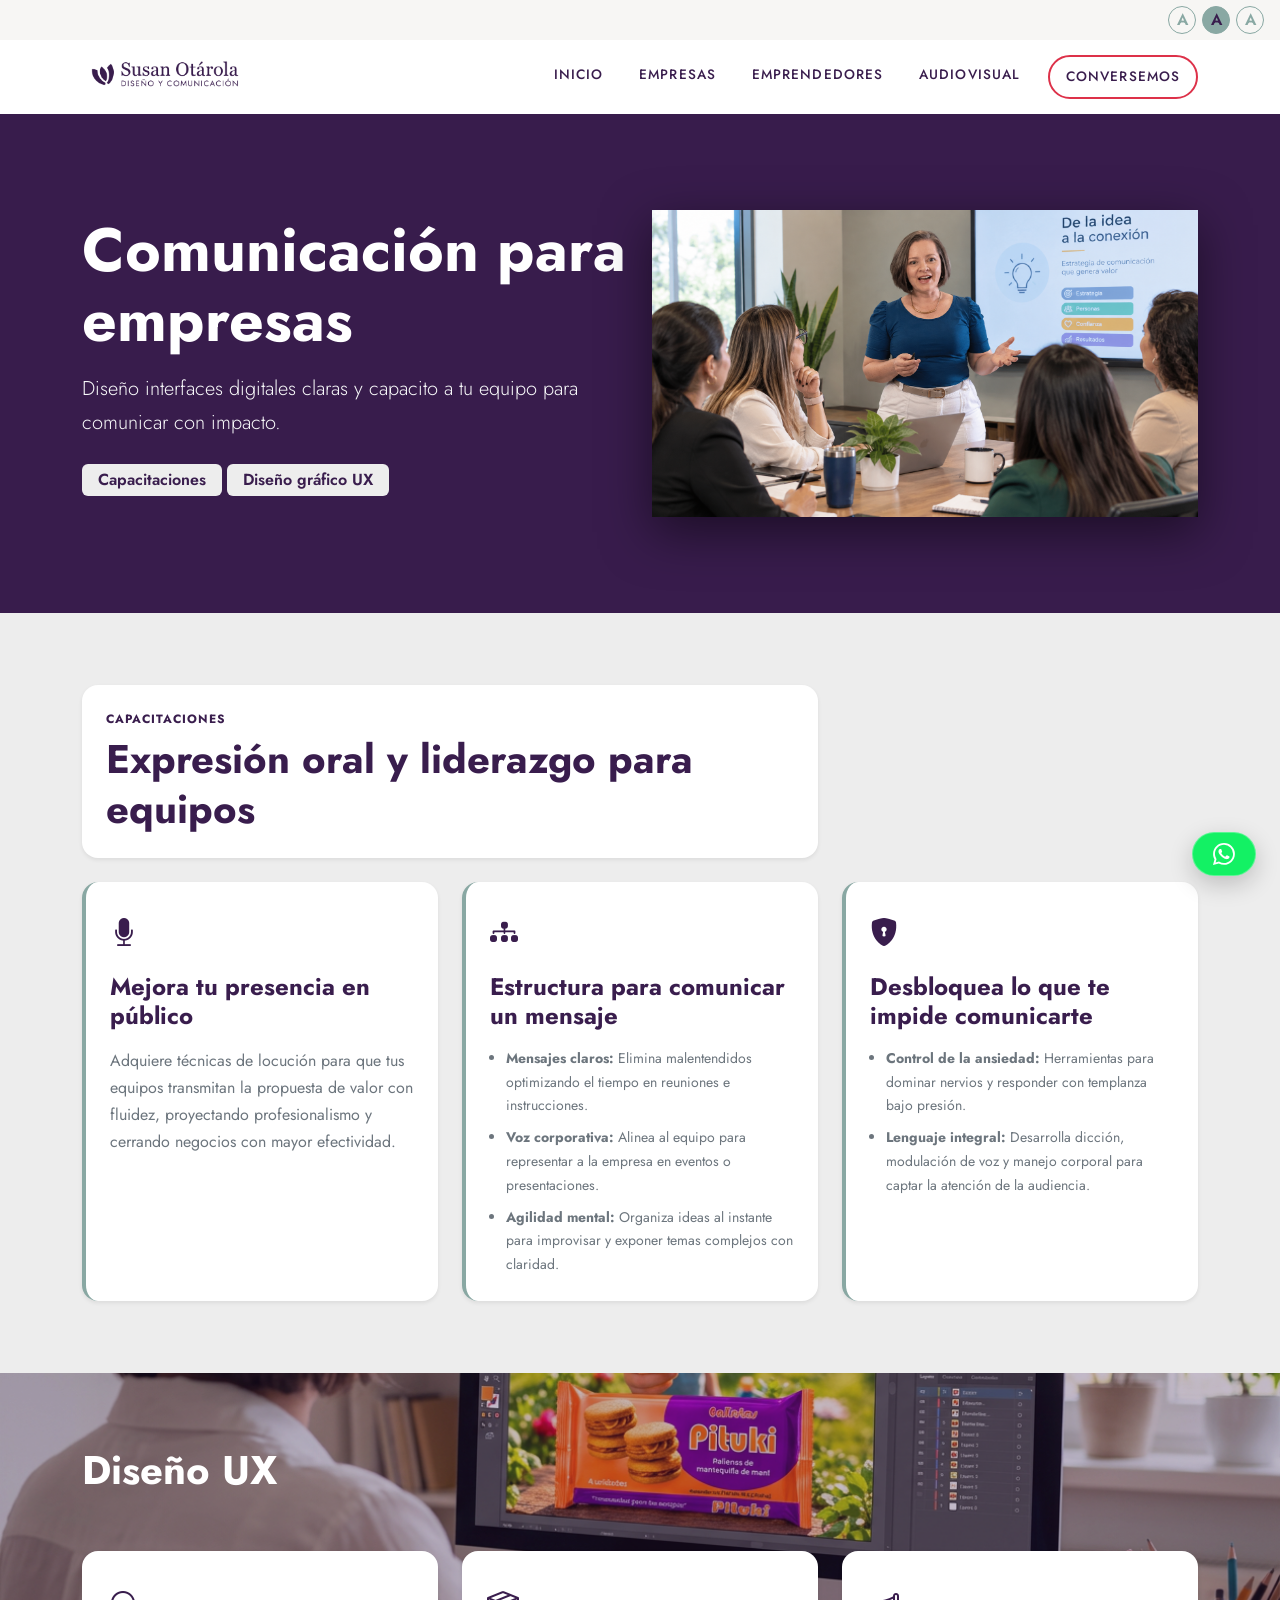
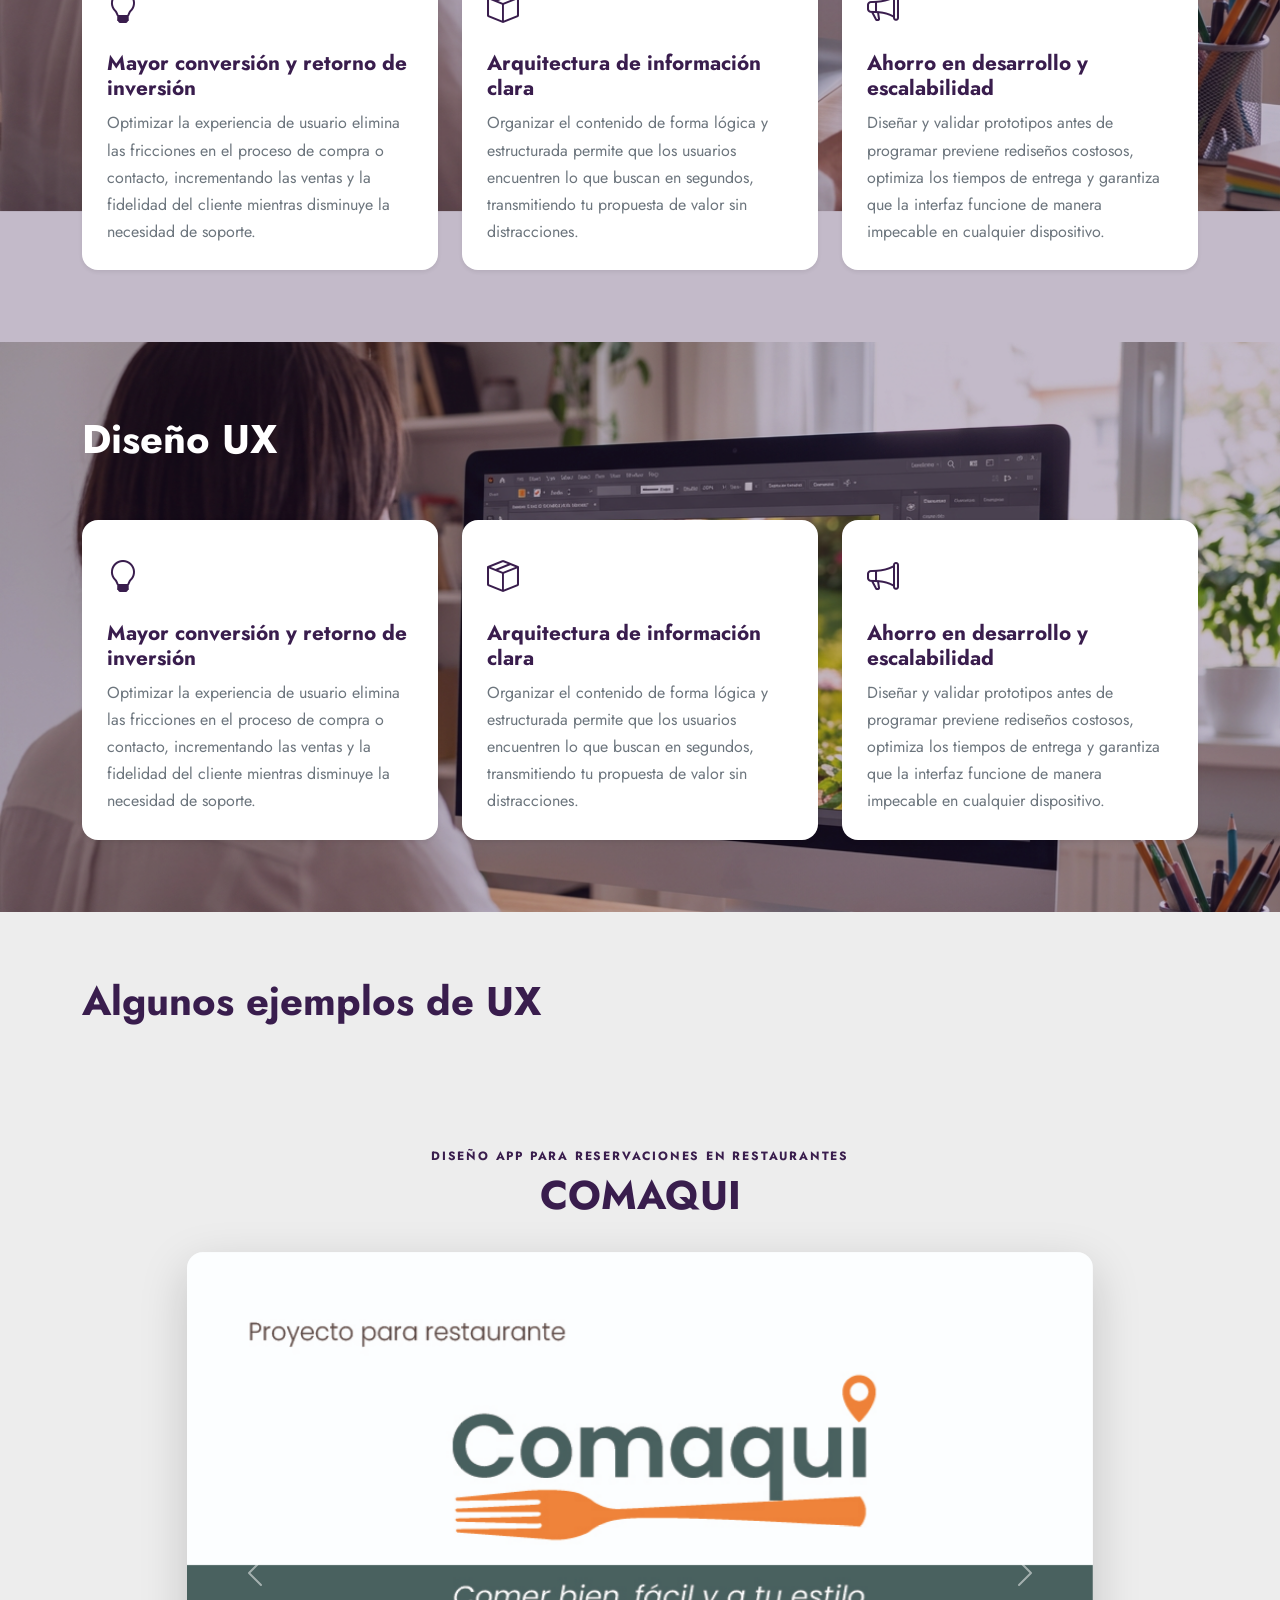
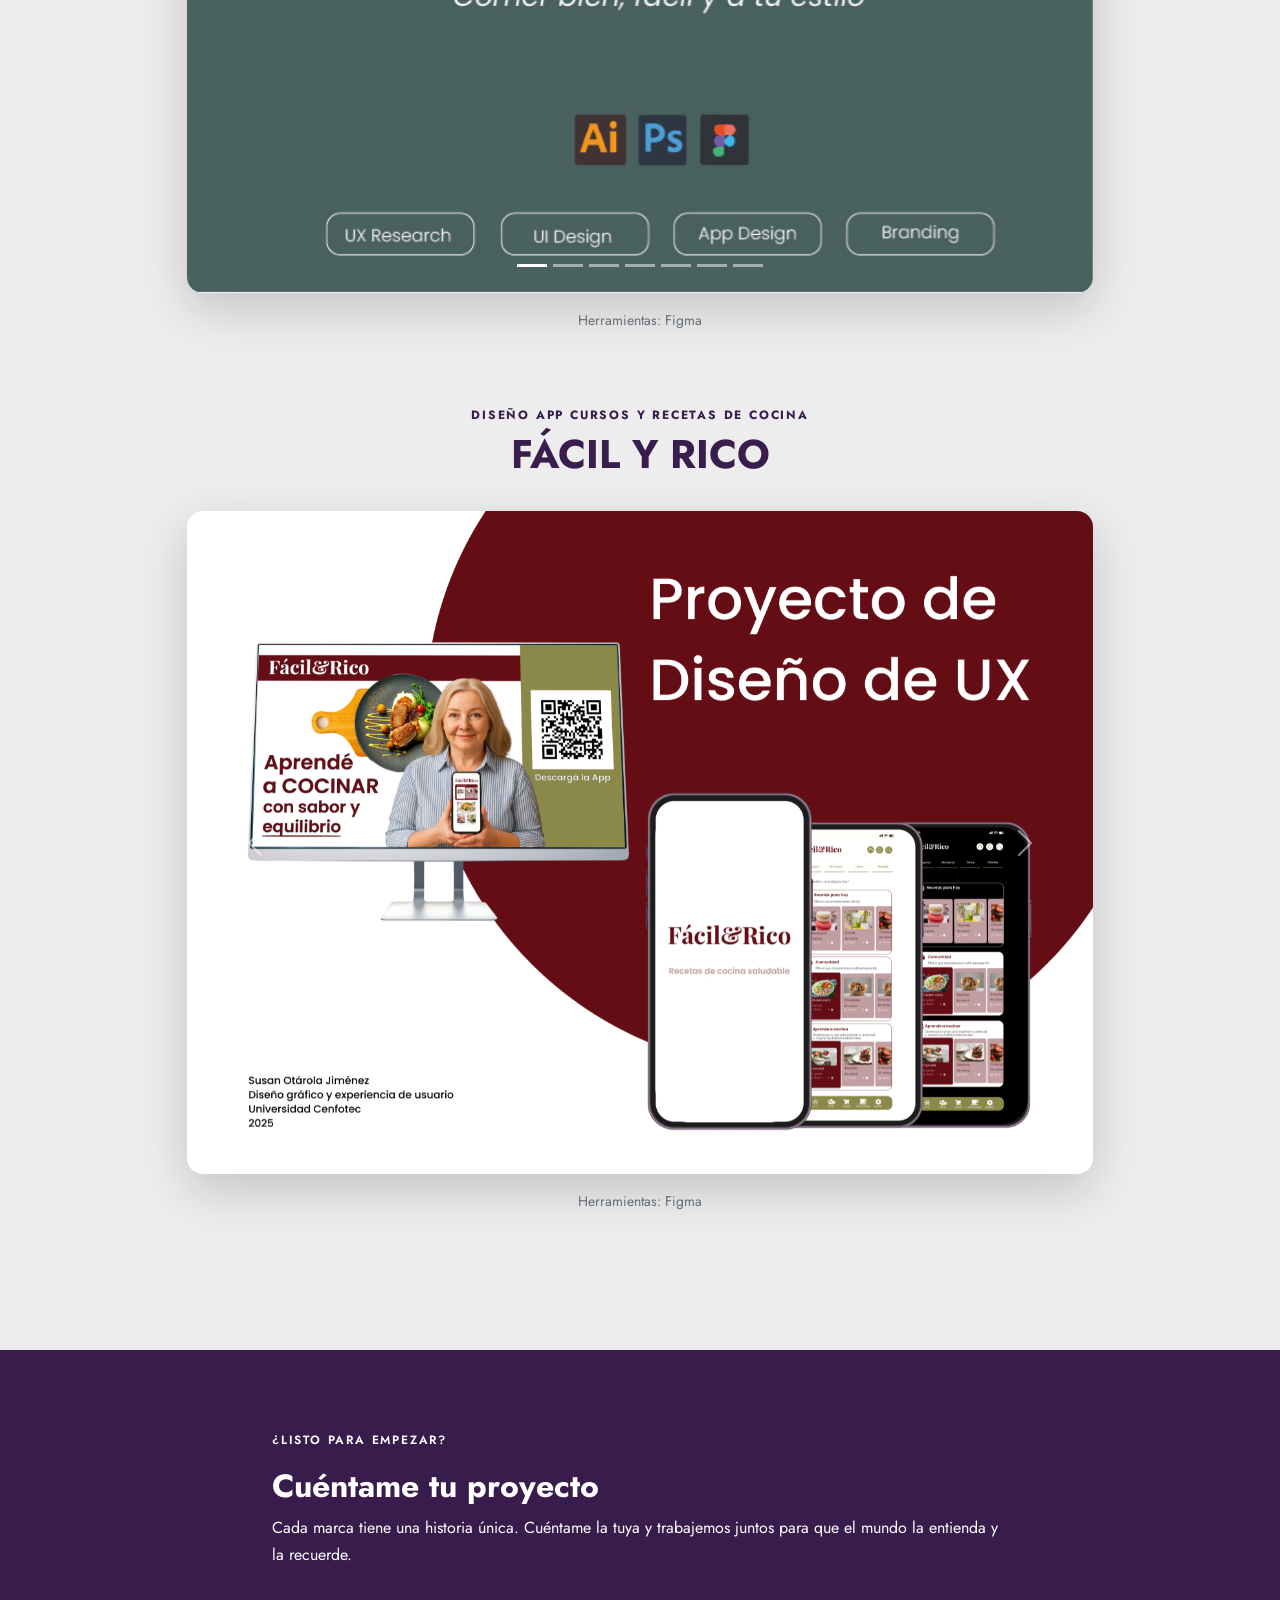
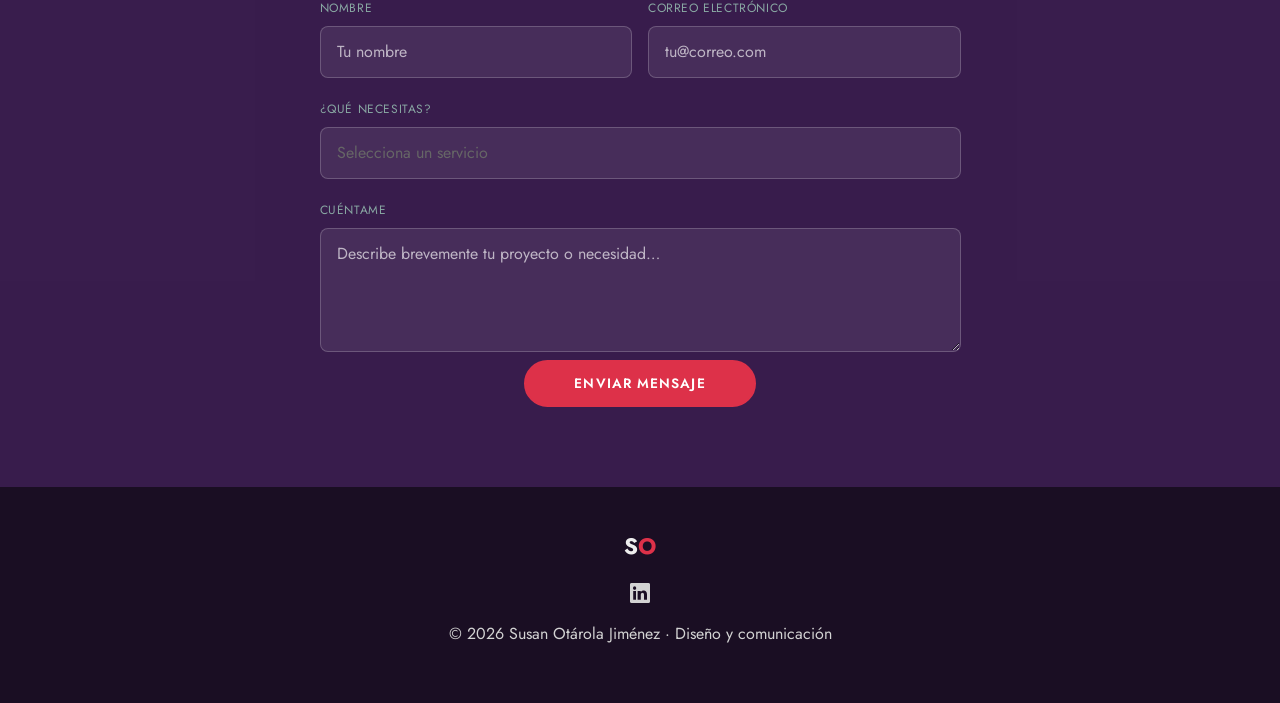
==== commit 70e4bb61: "Update empresas.html" ====
--- a/empresas.html
+++ b/empresas.html
@@ -275,6 +275,67 @@
   <!-- =============================================
        ALGUNOS EJEMPLOS UX 
   ============================================= -->
+  <section id="diseno-ux" class="position-relative py-5 text-white overflow-hidden">
+    <!-- 1. Fondo Parallax -->
+    <div class="servicios-parallax-bg" id="serviciosBg" style="background-image: url('./galleta/fotomodelo.png');">
+    </div>
+
+
+    <!-- 2. Overlay morado difuminado al 30% -->
+    <div class="servicios-overlay"
+      style="position: absolute; top:0; left:0; width:100%; height:100%; background: rgba(57, 29, 77, 0.30); z-index: 2; pointer-events: none;">
+    </div>
+
+    <!-- 3. Contenido (Z-index por encima de la capa) -->
+    <div class="container position-relative py-4" style="z-index: 3;">
+
+      <!-- Encabezado -->
+      <div class="row mb-5 reveal">
+        <div class="col-lg-7">
+
+          <h2 class="display-6 fw-bold text-white">Diseño UX</h2>
+        </div>
+      </div>
+
+      <!-- Tarjetas de diseño (3 columnas equitativas) -->
+      <div class="row g-4">
+        <div class="col-md-4 reveal">
+          <div class="servicio-card h-100 p-4 rounded-4 shadow-sm bg-white text-dark">
+            <div class="servicio-icon fs-2 mb-3" style="color: #391d4d;"><i class="bi bi-lightbulb"></i></div>
+            <h3 class="h4 fw-bold mb-2" style="color: #391d4d;">Mayor conversión y retorno de inversión</h3>
+            <p class="text-secondary m-0">Optimizar la experiencia de usuario elimina las fricciones en el proceso
+              de compra o contacto, incrementando las ventas y la fidelidad del cliente mientras disminuye
+              la necesidad de soporte.</p>
+          </div>
+        </div>
+
+        <div class="col-md-4 reveal">
+          <div class="servicio-card h-100 p-4 rounded-4 shadow-sm bg-white text-dark">
+            <div class="servicio-icon fs-2 mb-3" style="color: #391d4d;"><i class="bi bi-box-seam"></i></div>
+            <h3 class="h4 fw-bold mb-2" style="color: #391d4d;">Arquitectura de información clara</h3>
+            <p class="text-secondary m-0">Organizar el contenido de forma lógica y estructurada permite que
+              los usuarios encuentren lo que buscan en segundos, transmitiendo tu propuesta de valor sin
+              distracciones.</p>
+          </div>
+        </div>
+
+        <div class="col-md-4 reveal">
+          <div class="servicio-card h-100 p-4 rounded-4 shadow-sm bg-white text-dark">
+            <div class="servicio-icon fs-2 mb-3" style="color: #391d4d;"><i class="bi bi-megaphone"></i></div>
+            <h3 class="h4 fw-bold mb-2" style="color: #391d4d;">Ahorro en desarrollo y escalabilidad</h3>
+            <p class="text-secondary m-0">Diseñar y validar prototipos antes de programar previene
+              rediseños costosos, optimiza los tiempos de entrega y garantiza que la interfaz funcione
+              de manera impecable en cualquier dispositivo.</p>
+          </div>
+        </div>
+      </div>
+
+    </div>
+  </section>
+
+  <!-- =============================================
+       ALGUNOS EJEMPLOS UX 
+  ============================================= -->
   <section class="py-5 bg-custom-light">
     <div class="container py-3">
 
@@ -285,226 +346,205 @@
             Algunos ejemplos de UX</h2>
         </div>
       </div>
-  
+
       <section id="proyectos-album" class="py-5">
         <div class="container py-4">
 
-          <!-- PROYECTO 1 COMAQUI-->
+          <!-- ============ PROYECTO 1 · COMAQUI ============ -->
           <div class="row mb-5 reveal">
             <div class="col-12 text-center mb-4">
-              <p class="tag text-uppercase fw-bold mb-1" style="color: #391d4d;">Diseño App para reservaciones en
-                restaurantes</p>
+              <p class="tag text-uppercase fw-bold mb-1" style="color: #391d4d;">
+                Diseño App para reservaciones en restaurantes
+              </p>
               <h2 class="display-6 fw-bold" style="color: #391d4d;">COMAQUI</h2>
             </div>
 
             <div class="col-lg-10 mx-auto">
-              <!-- Carrusel Proyecto 1 COMAQUI -->
-              <div id="carouselProyecto1" class="carousel slide shadow-lg rounded-4 overflow-hidden"
-                data-bs-ride="false">
-
-                <!-- Indicadores (puntos/rayitas inferiores) -->
+              <!-- UN solo carrusel, id único: carouselComaqui -->
+              <div id="carouselComaqui" class="carousel slide shadow-lg rounded-4 overflow-hidden" data-bs-ride="false"
+                aria-label="Caso de estudio UX: Comaqui">
+
+                <!-- 7 indicadores (0 al 6) para 7 láminas -->
                 <div class="carousel-indicators">
-                  <button type="button" data-bs-target="#carouselProyecto1" data-bs-slide-to="0" class="active"
-                    aria-current="true" aria-label="Tarjeta 1"></button>
-                  <button type="button" data-bs-target="#carouselProyecto1" data-bs-slide-to="1"
-                    aria-label="Tarjeta 2"></button>
-                  <button type="button" data-bs-target="#carouselProyecto1" data-bs-slide-to="2"
-                    aria-label="Tarjeta 3"></button>
-                      <button type="button" data-bs-target="#carouselProyecto1" data-bs-slide-to="3" class="active"
-                    aria-current="true" aria-label="Tarjeta 1"></button>
-                  <button type="button" data-bs-target="#carouselProyecto1" data-bs-slide-to="4"
-                    aria-label="Tarjeta 2"></button>
-                  <button type="button" data-bs-target="#carouselProyecto1" data-bs-slide-to="5"
-                    aria-label="Tarjeta 3"></button>
-                      <button type="button" data-bs-target="#carouselProyecto1" data-bs-slide-to="6" class="active"
-                    aria-current="true" aria-label="Tarjeta 1"></button>
-                  <button type="button" data-bs-target="#carouselProyecto1" data-bs-slide-to="7"
-                    aria-label="Tarjeta 2"></button>
-                  <button type="button" data-bs-target="#carouselProyecto1" data-bs-slide-to="1"
-                    aria-label="Tarjeta 3"></button>
+                  <button type="button" data-bs-target="#carouselComaqui" data-bs-slide-to="0" class="active"
+                    aria-current="true" aria-label="Lámina 1: portada"></button>
+                  <button type="button" data-bs-target="#carouselComaqui" data-bs-slide-to="1"
+                    aria-label="Lámina 2: reto"></button>
+                  <button type="button" data-bs-target="#carouselComaqui" data-bs-slide-to="2"
+                    aria-label="Lámina 3: arquetipo"></button>
+                  <button type="button" data-bs-target="#carouselComaqui" data-bs-slide-to="3"
+                    aria-label="Lámina 4: moodboard"></button>
+                  <button type="button" data-bs-target="#carouselComaqui" data-bs-slide-to="4"
+                    aria-label="Lámina 5: diseño en Figma"></button>
+                  <button type="button" data-bs-target="#carouselComaqui" data-bs-slide-to="5"
+                    aria-label="Lámina 6: pruebas de usuario"></button>
+                  <button type="button" data-bs-target="#carouselComaqui" data-bs-slide-to="6"
+                    aria-label="Lámina 7: resultado"></button>
                 </div>
 
-                <div id="carouselProyecto1" class="carousel slide shadow-lg rounded-4 overflow-hidden"
-                  data-bs-ride="false">
-
-                  <!-- Indicadores: DEBEN SER 7 (del 0 al 6) -->
-                  <div class="carousel-indicators">
-                    <button type="button" data-bs-target="#carouselProyecto1" data-bs-slide-to="0" class="active"
-                      aria-current="true" aria-label="Tarjeta 1"></button>
-                    <button type="button" data-bs-target="#carouselProyecto1" data-bs-slide-to="1"
-                      aria-label="Tarjeta 2"></button>
-                    <button type="button" data-bs-target="#carouselProyecto1" data-bs-slide-to="2"
-                      aria-label="Tarjeta 3"></button>
-                    <button type="button" data-bs-target="#carouselProyecto1" data-bs-slide-to="3"
-                      aria-label="Tarjeta 4"></button>
-                    <button type="button" data-bs-target="#carouselProyecto1" data-bs-slide-to="4"
-                      aria-label="Tarjeta 5"></button>
-                    <button type="button" data-bs-target="#carouselProyecto1" data-bs-slide-to="5"
-                      aria-label="Tarjeta 6"></button>
-                    <button type="button" data-bs-target="#carouselProyecto1" data-bs-slide-to="6"
-                      aria-label="Tarjeta 7"></button>
-                  </div>
-
-                  <!-- Diapositivas / Tarjetas JPG -->
-                  <div class="carousel-inner">
-                    <div class="carousel-item active">
-                      <img src="./files/comaqui/1 portada-100.jpg" class="d-block w-100" alt="Explicación tarjeta 1">
-                    </div>
-                    <div class="carousel-item">
-                      <img src="./files/comaqui/2 reto-100.jpg" class="d-block w-100" alt="Explicación tarjeta 2">
-                    </div>
-                    <div class="carousel-item">
-                      <img src="./files/comaqui/3 arquetipo-100.jpg" class="d-block w-100" alt="Explicación tarjeta 3">
-                    </div>
-                    <div class="carousel-item">
-                      <img src="./files/comaqui/4 moodboard-100.jpg" class="d-block w-100" alt="Explicación tarjeta 4">
-                    </div>
-                    <div class="carousel-item">
-                      <img src="./files/comaqui/5figma100.jpg" class="d-block w-100" alt="Explicación tarjeta 5">
-                    </div>
-                    <div class="carousel-item">
-                      <img src="./files/comaqui/6 testing-100.jpg" class="d-block w-100" alt="Explicación tarjeta 6">
-                    </div>
-                    <div class="carousel-item">
-                      <img src="./files/comaqui/7 resultado-100.jpg" class="d-block w-100" alt="Explicación tarjeta 7">
-                    </div>
-                  </div>
-
-                  <!-- Controles de Navegación -->
-                  <button class="carousel-control-prev" type="button" data-bs-target="#carouselComaqui"
-                    data-bs-slide="prev">
-                    <span class="carousel-control-prev-icon" aria-hidden="true"></span>
-                    <span class="visually-hidden">Anterior</span>
-                  </button>
-                  <button class="carousel-control-next" type="button" data-bs-target="#carouselComaqui"
-                    data-bs-slide="next">
-                    <span class="carousel-control-next-icon" aria-hidden="true"></span>
-                    <span class="visually-hidden">Siguiente</span>
-                  </button>
-
+                <div class="carousel-inner">
+                  <div class="carousel-item active">
+                    <img src="./files/comaqui/1 portada-100.jpg" class="d-block w-100"
+                      alt="Comaqui, app de reservaciones: portada del caso">
+                  </div>
+                  <div class="carousel-item">
+                    <img src="./files/comaqui/2 reto-100.jpg" class="d-block w-100" loading="lazy"
+                      alt="Comaqui: el reto de diseño planteado">
+                  </div>
+                  <div class="carousel-item">
+                    <img src="./files/comaqui/3 arquetipo-100.jpg" class="d-block w-100" loading="lazy"
+                      alt="Comaqui: arquetipo de marca">
+                  </div>
+                  <div class="carousel-item">
+                    <img src="./files/comaqui/4 moodboard-100.jpg" class="d-block w-100" loading="lazy"
+                      alt="Comaqui: moodboard visual">
+                  </div>
+                  <div class="carousel-item">
+                    <img src="./files/comaqui/5figma100.jpg" class="d-block w-100" loading="lazy"
+                      alt="Comaqui: diseño de pantallas en Figma">
+                  </div>
+                  <div class="carousel-item">
+                    <img src="./files/comaqui/6 testing-100.jpg" class="d-block w-100" loading="lazy"
+                      alt="Comaqui: pruebas de usabilidad con usuarios">
+                  </div>
+                  <div class="carousel-item">
+                    <img src="./files/comaqui/7 resultado-100.jpg" class="d-block w-100" loading="lazy"
+                      alt="Comaqui: resultado final de la app">
+                  </div>
                 </div>
 
-                <!-- Controles de Navegación (Flechas) -->
-                <button class="carousel-control-prev" type="button" data-bs-target="#carouselProyecto1"
+                <!-- Flechas: apuntan al id correcto -->
+                <button class="carousel-control-prev" type="button" data-bs-target="#carouselComaqui"
                   data-bs-slide="prev">
                   <span class="carousel-control-prev-icon" aria-hidden="true"></span>
                   <span class="visually-hidden">Anterior</span>
                 </button>
-                <button class="carousel-control-next" type="button" data-bs-target="#carouselProyecto1"
+                <button class="carousel-control-next" type="button" data-bs-target="#carouselComaqui"
                   data-bs-slide="next">
                   <span class="carousel-control-next-icon" aria-hidden="true"></span>
                   <span class="visually-hidden">Siguiente</span>
                 </button>
               </div>
+
+              <!-- Texto real (lo leen los buscadores y reclutadores). Edítalo si usaste más herramientas -->
+              <p class="text-center text-secondary small mt-3 mb-0">
+                Herramientas: Figma
+              </p>
             </div>
           </div>
 
-
-          <!-- PROYECTO 2 FACIL Y RICO -->
+          <!-- ============ PROYECTO 2 · FÁCIL Y RICO ============ -->
           <div class="row pt-4 reveal">
             <div class="col-12 text-center mb-4">
-              <p class="tag text-uppercase fw-bold mb-1" style="color: #391d4d;">Diseño app cursos y recetas de cocina
+              <p class="tag text-uppercase fw-bold mb-1" style="color: #391d4d;">
+                Diseño app cursos y recetas de cocina
               </p>
               <h2 class="display-6 fw-bold" style="color: #391d4d;">FÁCIL Y RICO</h2>
             </div>
 
             <div class="col-lg-10 mx-auto">
-              <!-- Carrusel Proyecto 2 -->
-              <div id="carouselProyecto2" class="carousel slide shadow-lg rounded-4 overflow-hidden"
-                data-bs-ride="false">
-
+              <div id="carouselFacilYRico" class="carousel slide shadow-lg rounded-4 overflow-hidden"
+                data-bs-ride="false" aria-label="Caso de estudio UX: Fácil y Rico">
+
+                <!-- 12 indicadores (0 al 11) para 12 láminas -->
                 <div class="carousel-indicators">
-                  <button type="button" data-bs-target="#carouselProyecto2" data-bs-slide-to="0" class="active"
-                    aria-current="true" aria-label="Tarjeta 1"></button>
-                  <button type="button" data-bs-target="#carouselProyecto2" data-bs-slide-to="1"
-                    aria-label="Tarjeta 2"></button>
-                  <button type="button" data-bs-target="#carouselProyecto2" data-bs-slide-to="2"
-                    aria-label="Tarjeta 3"></button>
-                      <button type="button" data-bs-target="#carouselProyecto2" data-bs-slide-to="3" class="active"
-                    aria-current="true" aria-label="Tarjeta 1"></button>
-                  <button type="button" data-bs-target="#carouselProyecto2" data-bs-slide-to="4"
-                    aria-label="Tarjeta 2"></button>
-                  <button type="button" data-bs-target="#carouselProyecto2" data-bs-slide-to="5"
-                    aria-label="Tarjeta 3"></button>
-                      <button type="button" data-bs-target="#carouselProyecto2" data-bs-slide-to="6" class="active"
-                    aria-current="true" aria-label="Tarjeta 1"></button>
-                  <button type="button" data-bs-target="#carouselProyecto2" data-bs-slide-to="7"
-                    aria-label="Tarjeta 2"></button>
-                  <button type="button" data-bs-target="#carouselProyecto2" data-bs-slide-to="8"
-                    aria-label="Tarjeta 3"></button>
-                      <button type="button" data-bs-target="#carouselProyecto2" data-bs-slide-to="9" class="active"
-                    aria-current="true" aria-label="Tarjeta 1"></button>
-                  <button type="button" data-bs-target="#carouselProyecto2" data-bs-slide-to="1"
-                    aria-label="Tarjeta 2"></button>
-                  <button type="button" data-bs-target="#carouselProyecto2" data-bs-slide-to="11"
-                    aria-label="Tarjeta 3"></button>
-                      <button type="button" data-bs-target="#carouselProyecto2" data-bs-slide-to="12"
-                    aria-label="Tarjeta 3"></button>
-                       <button type="button" data-bs-target="#carouselProyecto2" data-bs-slide-to="1"
-                    aria-label="Tarjeta 3"></button>
+                  <button type="button" data-bs-target="#carouselFacilYRico" data-bs-slide-to="0" class="active"
+                    aria-current="true" aria-label="Lámina 1: portada"></button>
+                  <button type="button" data-bs-target="#carouselFacilYRico" data-bs-slide-to="1"
+                    aria-label="Lámina 2: tema"></button>
+                  <button type="button" data-bs-target="#carouselFacilYRico" data-bs-slide-to="2"
+                    aria-label="Lámina 3: concepto"></button>
+                  <button type="button" data-bs-target="#carouselFacilYRico" data-bs-slide-to="3"
+                    aria-label="Lámina 4: bocetos"></button>
+                  <button type="button" data-bs-target="#carouselFacilYRico" data-bs-slide-to="4"
+                    aria-label="Lámina 5: UI Kit"></button>
+                  <button type="button" data-bs-target="#carouselFacilYRico" data-bs-slide-to="5"
+                    aria-label="Lámina 6: user persona"></button>
+                  <button type="button" data-bs-target="#carouselFacilYRico" data-bs-slide-to="6"
+                    aria-label="Lámina 7: pantallas"></button>
+                  <button type="button" data-bs-target="#carouselFacilYRico" data-bs-slide-to="7"
+                    aria-label="Lámina 8: banner"></button>
+                  <button type="button" data-bs-target="#carouselFacilYRico" data-bs-slide-to="8"
+                    aria-label="Lámina 9: pruebas de usuario"></button>
+                  <button type="button" data-bs-target="#carouselFacilYRico" data-bs-slide-to="9"
+                    aria-label="Lámina 10: ruta de actividades"></button>
+                  <button type="button" data-bs-target="#carouselFacilYRico" data-bs-slide-to="10"
+                    aria-label="Lámina 11: fundamentos UX"></button>
+                  <button type="button" data-bs-target="#carouselFacilYRico" data-bs-slide-to="11"
+                    aria-label="Lámina 12: herramientas"></button>
                 </div>
 
                 <div class="carousel-inner">
                   <div class="carousel-item active">
-                    <img src="./files/facil/1 portada Behance.png" class="d-block w-100" alt="Explicación tarjeta 1">
-                  </div>
-                  <div class="carousel-item">
-                    <img src="./files/facil/2 tema.png" class="d-block w-100" alt="Explicación tarjeta 2">
-                  </div>
-                  <div class="carousel-item">
-                    <img src="./files/facil/3concepto.png" class="d-block w-100" alt="Explicación tarjeta 3">
-                  </div>
-                  <div class="carousel-item">
-                    <img src="./files/facil/4 bocetos.png" class="d-block w-100"
-                      alt="Explicación tarjeta 4">
-                  </div>
-                  <div class="carousel-item">
-                    <img src="./files/facil/5 UI Kit 6.png" class="d-block w-100"
-                      alt="Explicación tarjeta 5">
-                  </div>
-                  <div class="carousel-item">
-                    <img src="./files/facil/6 user persona.png" class="d-block w-100"
-                      alt="Explicación tarjeta 6">
-                  </div>
-                  <div class="carousel-item">
-                    <img src="./files/facil/7 pantallas.png" class="d-block w-100"
-                      alt="Explicación tarjeta 7">
-                  </div>
-                  <div class="carousel-item">
-                    <img src="./files/facil/8 banner.png" class="d-block w-100" alt="Explicación tarjeta 8">
-                  </div>
-                  <div class="carousel-item">
-                    <img src="./files/facil/9 user testing.png" class="d-block w-100" alt="Explicación tarjeta 9">
-                  </div>
-                  <div class="carousel-item">
-                    <img src="./files/facil/10 ruta de actividades.png" class="d-block w-100"
-                      alt="Explicación tarjeta 10">
-                  </div>
-                  <div class="carousel-item">
-                    <img src="./files/facil/11 Fundamentos UX.png" class="d-block w-100" alt="Explicación tarjeta 11">
-                  </div>
-                  <div class="carousel-item">
-                    <img src="./files/facil/12 Herramientas.png" class="d-block w-100" alt="Explicación tarjeta 12">
+                    <img src="./files/facil/1 portada Behance.png" class="d-block w-100"
+                      alt="Fácil y Rico, app de cursos y recetas: portada del caso">
+                  </div>
+                  <div class="carousel-item">
+                    <img src="./files/facil/2 tema.png" class="d-block w-100" loading="lazy"
+                      alt="Fácil y Rico: tema del proyecto">
+                  </div>
+                  <div class="carousel-item">
+                    <img src="./files/facil/3concepto.png" class="d-block w-100" loading="lazy"
+                      alt="Fácil y Rico: concepto de la app">
+                  </div>
+                  <div class="carousel-item">
+                    <img src="./files/facil/4 bocetos.png" class="d-block w-100" loading="lazy"
+                      alt="Fácil y Rico: bocetos de pantallas">
+                  </div>
+                  <div class="carousel-item">
+                    <img src="./files/facil/5 UI Kit 6.png" class="d-block w-100" loading="lazy"
+                      alt="Fácil y Rico: UI Kit con colores, tipografía y componentes">
+                  </div>
+                  <div class="carousel-item">
+                    <img src="./files/facil/6 user persona.png" class="d-block w-100" loading="lazy"
+                      alt="Fácil y Rico: user persona">
+                  </div>
+                  <div class="carousel-item">
+                    <img src="./files/facil/7 pantallas.png" class="d-block w-100" loading="lazy"
+                      alt="Fácil y Rico: pantallas finales de la app">
+                  </div>
+                  <div class="carousel-item">
+                    <img src="./files/facil/8 banner.png" class="d-block w-100" loading="lazy"
+                      alt="Fácil y Rico: banner promocional">
+                  </div>
+                  <div class="carousel-item">
+                    <img src="./files/facil/9 user testing.png" class="d-block w-100" loading="lazy"
+                      alt="Fácil y Rico: pruebas de usuario y hallazgos">
+                  </div>
+                  <div class="carousel-item">
+                    <img src="./files/facil/10 ruta de actividades.png" class="d-block w-100" loading="lazy"
+                      alt="Fácil y Rico: ruta de actividades del usuario">
+                  </div>
+                  <div class="carousel-item">
+                    <img src="./files/facil/11 Fundamentos UX.png" class="d-block w-100" loading="lazy"
+                      alt="Fácil y Rico: fundamentos UX aplicados">
+                  </div>
+                  <div class="carousel-item">
+                    <img src="./files/facil/12 Herramientas.png" class="d-block w-100" loading="lazy"
+                      alt="Fácil y Rico: herramientas utilizadas">
                   </div>
                 </div>
 
-                <button class="carousel-control-prev" type="button" data-bs-target="#carouselProyecto2"
+                <button class="carousel-control-prev" type="button" data-bs-target="#carouselFacilYRico"
                   data-bs-slide="prev">
                   <span class="carousel-control-prev-icon" aria-hidden="true"></span>
                   <span class="visually-hidden">Anterior</span>
                 </button>
-                <button class="carousel-control-next" type="button" data-bs-target="#carouselProyecto2"
+                <button class="carousel-control-next" type="button" data-bs-target="#carouselFacilYRico"
                   data-bs-slide="next">
                   <span class="carousel-control-next-icon" aria-hidden="true"></span>
                   <span class="visually-hidden">Siguiente</span>
                 </button>
               </div>
+
+              <p class="text-center text-secondary small mt-3 mb-0">
+                Herramientas: Figma
+              </p>
             </div>
           </div>
 
         </div>
       </section>
-
 
     </div>
   </section>
--- a/style.css
+++ b/style.css
@@ -287,24 +287,28 @@
   position: relative;
   overflow: hidden;
   border-radius: 16px;
-  background-color: var(--violet);
-  box-shadow: var(--shadow-sm);
 }
 .portfolio-card img {
   width: 100%; height: 280px;
   object-fit: cover;
-  transition: transform 0.5s ease;
-}
-.portfolio-card:hover img { transform: scale(1.05); }
-
+  display: block;
+}
 .portfolio-overlay {
-  position: absolute; inset: 0;
-  background: linear-gradient(to top, rgba(57,29,77,0.95) 0%, rgba(57,29,77,0.3) 100%);
-  display: flex; align-items: flex-end; justify-content: center;
-  padding: 2rem 1rem; opacity: 0;
-  transition: opacity 0.3s ease;
-}
-.portfolio-card:hover .portfolio-overlay { opacity: 1; }
+  position: absolute;
+  top: 0;
+  left: 0;
+  width: 100%;
+  height: 100%;
+/* Mantener visible siempre */
+  opacity: 1 !important; 
+  visibility: visible !important;
+  display: flex;
+  align-items: flex-end;
+  justify-content: center;
+  background: rgba(0, 0, 0, 0.4); /* Capa oscura para contrastar con la foto */
+  padding: 15px;
+  text-align: left;
+}
 
 /* Formulario Contacto */
 #contacto { position: relative; padding: 5rem 0; background-color: var(--violet); }
